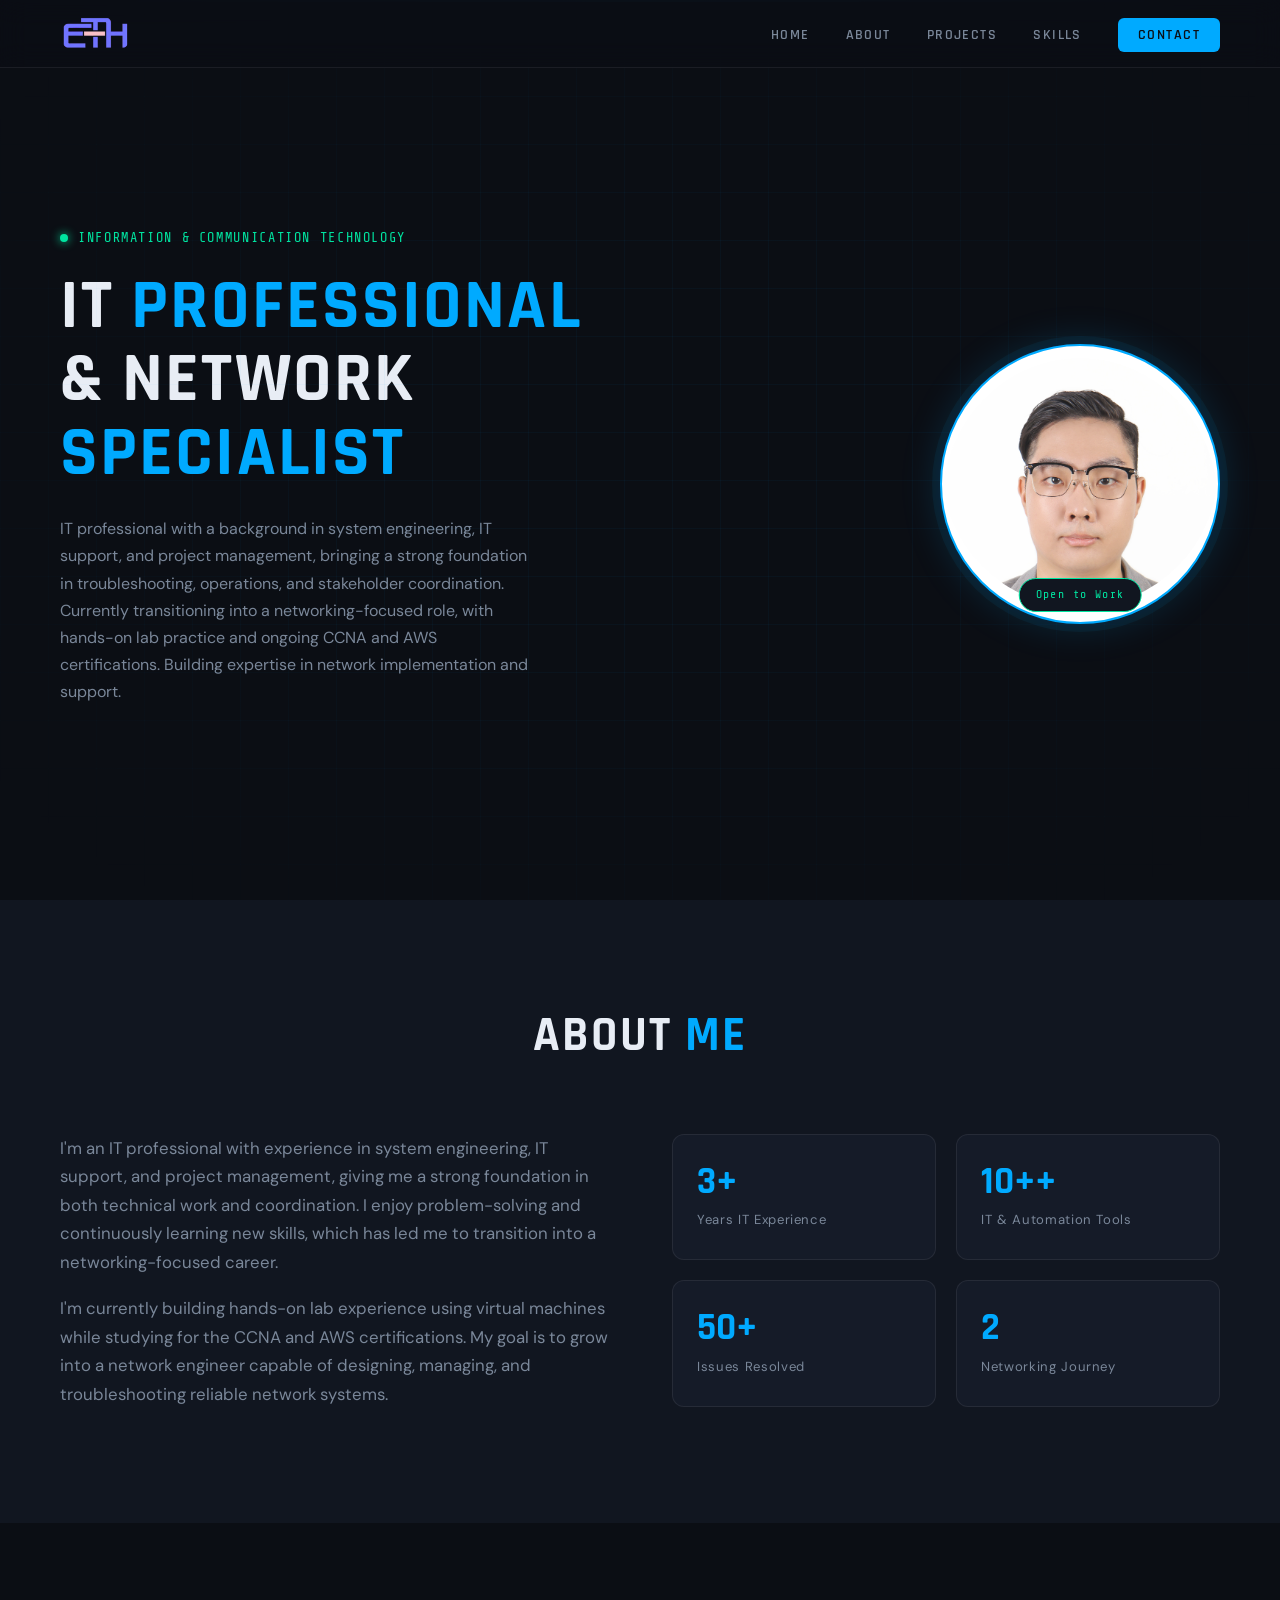
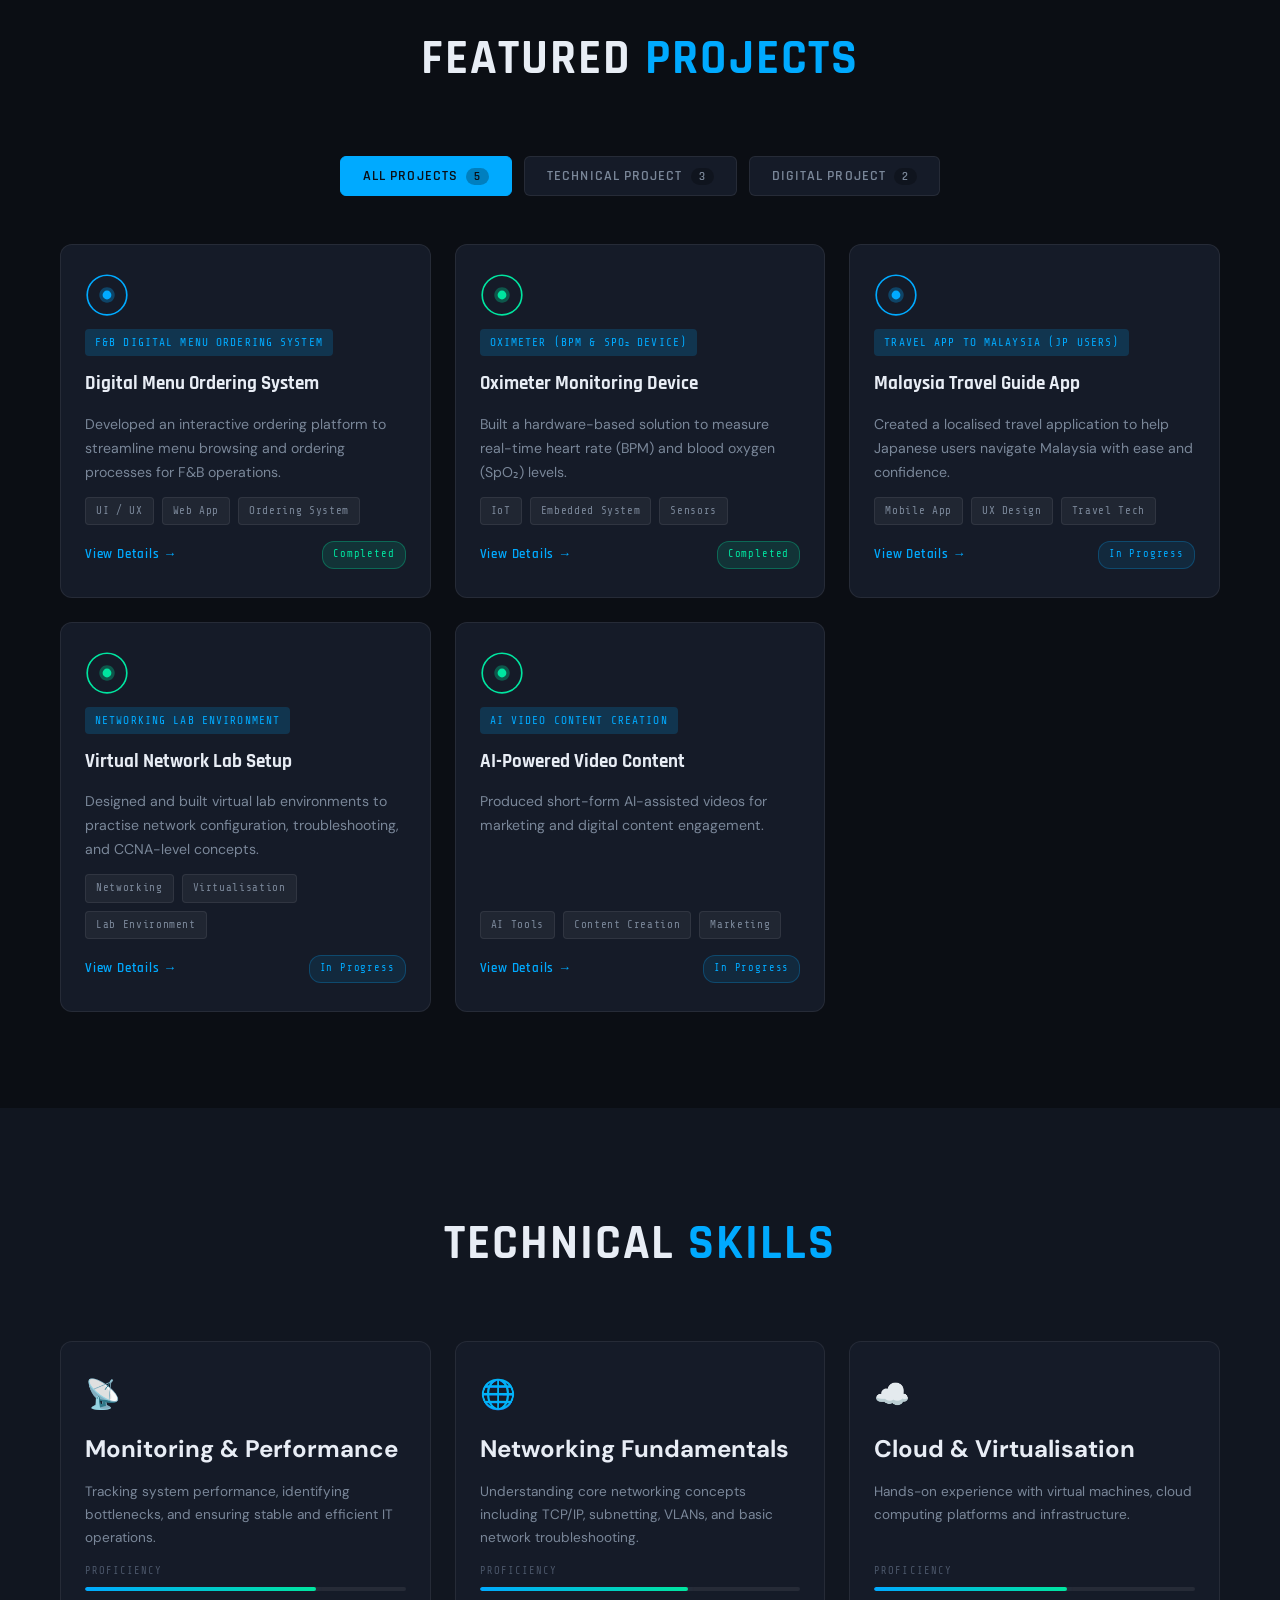
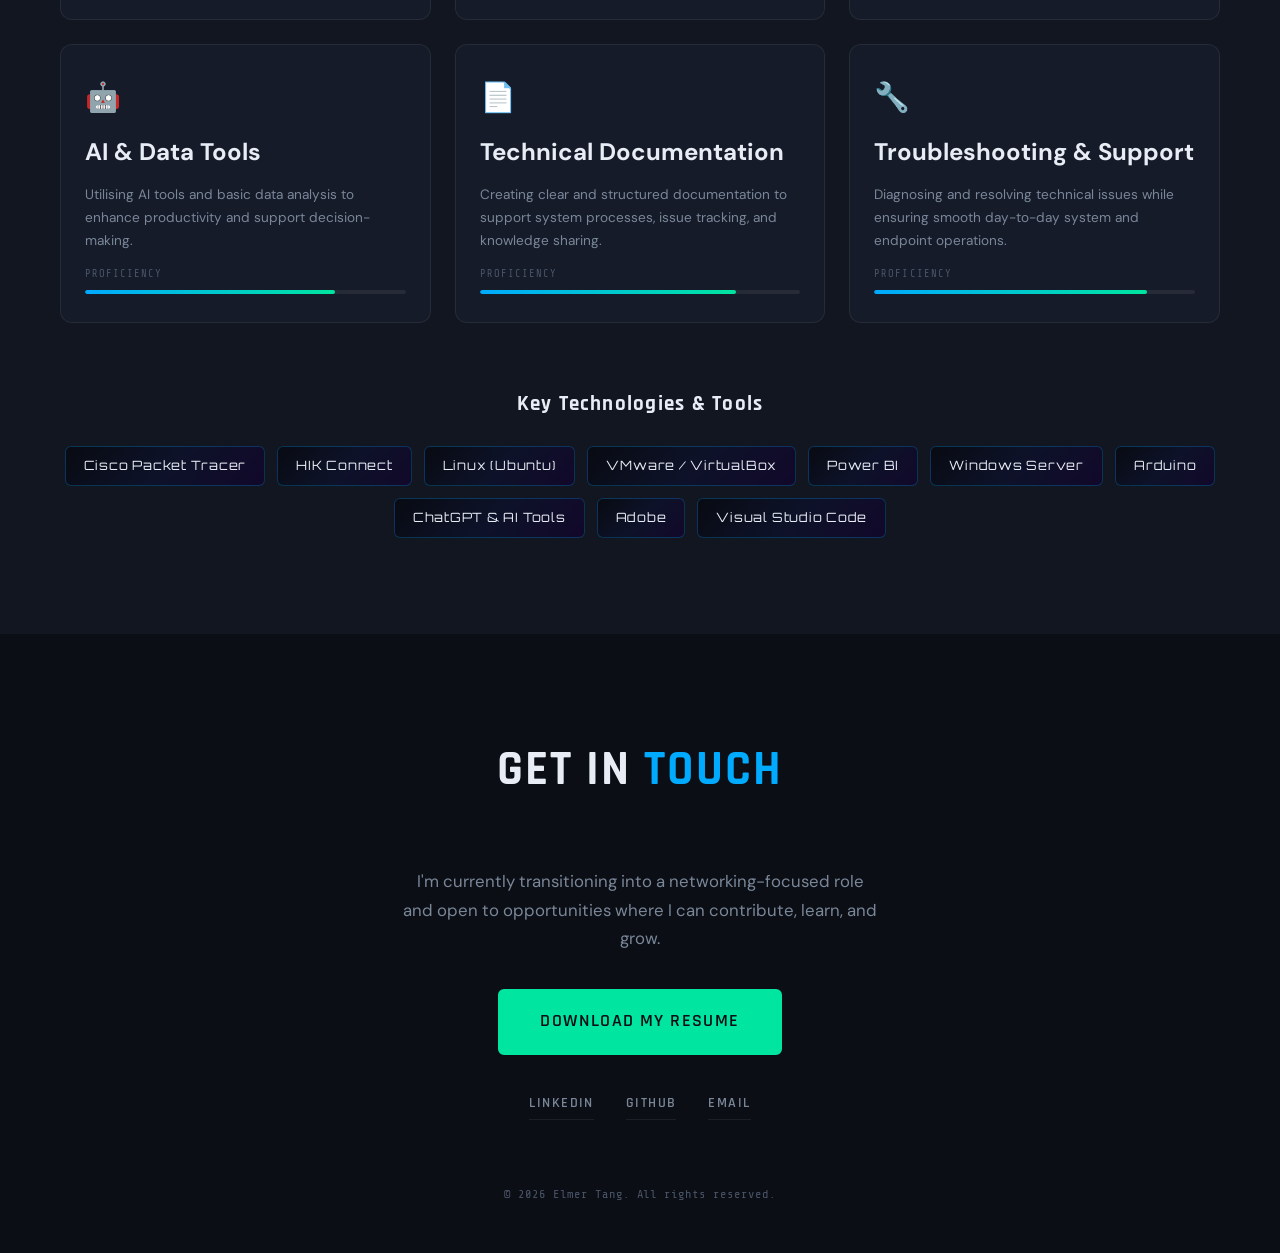
==== index.html @ 7d52fb7d "Add project files." ====
﻿<!DOCTYPE html>
<html lang="en">
<head>
    <meta charset="UTF-8" />
    <meta name="viewport" content="width=device-width, initial-scale=1.0" />
    <link rel="icon" type="image/png" href="ETH.png" />
    <title>Elmer Tang</title>
    <link rel="stylesheet" href="style.css" />
    <link rel="preconnect" href="https://fonts.googleapis.com" />
    <link rel="preconnect" href="https://fonts.gstatic.com" crossorigin />
    <link href="https://fonts.googleapis.com/css2?family=Share+Tech+Mono&family=Rajdhani:wght@400;500;600;700&family=DM+Sans:wght@300;400;500&display=swap" rel="stylesheet" />
    <link href="https://fonts.googleapis.com/css2?family=Orbitron:wght@700&display=swap" rel="stylesheet" />
</head>
<body>

    <!-- ░░ NAVIGATION ░░ -->
    <nav class="navbar" id="navbar">
        <div class="nav-inner">
            <a href="#" class="nav-logo">
                <img src="ETH.png" alt="ETH Logo" class="nav-logo-img" />
            </a>
            <button class="nav-toggle" id="navToggle" aria-label="Toggle menu">
                <span></span><span></span><span></span>
            </button>
            <ul class="nav-links" id="navLinks">
                <li><a href="#home">Home</a></li>
                <li><a href="#about">About</a></li>
                <li><a href="#projects">Projects</a></li>
                <li><a href="#skills">Skills</a></li>
                <li><a href="#contact" class="nav-cta">Contact</a></li>
            </ul>
        </div>
    </nav>

    <!-- ░░ HERO ░░ -->
    <section class="hero" id="home">
        <div class="hero-grid-bg"></div>
        <div class="hero-inner">
            <div class="hero-text">
                <p class="hero-eyebrow"><span class="dot"></span> Information &amp; Communication Technology</p>
                <h1 class="hero-title">
                    IT <span class="accent">Professional</span><br />
                    &amp; Network<br />
                    <span class="accent">Specialist</span>
                </h1>
                <p class="hero-desc">
                    IT professional with a background in system engineering, IT support, and project management,
                    bringing a strong foundation in troubleshooting, operations, and stakeholder coordination.
                    Currently transitioning into a networking-focused role, with hands-on lab practice and ongoing
                    CCNA and AWS certifications. Building expertise in network implementation and support.
                </p>
            </div>
            <div class="hero-avatar">
                <div class="avatar-ring">
                    <div class="avatar-placeholder">
                        <<img src="profile.jpg" alt="Profile Photo" class="avatar-img" />
                    </div>
                </div>
                <div class="avatar-badge">Open to Work</div>
            </div>
        </div>
        <div class="hero-scan-line"></div>
    </section>

    <!-- ░░ ABOUT ░░ -->
    <section class="about section" id="about">
        <div class="container">
            <h2 class="section-title">About <span class="accent">Me</span></h2>
            <div class="about-grid">
                <div class="about-text">
                    <p>
                        I'm an IT professional with experience in system engineering, IT support, and project management,
                        giving me a strong foundation in both technical work and coordination. I enjoy problem-solving and
                        continuously learning new skills, which has led me to transition into a networking-focused career.
                    </p>
                    <p>
                        I'm currently building hands-on lab experience using virtual machines while studying for the CCNA
                        and AWS certifications. My goal is to grow into a network engineer capable of designing, managing,
                        and troubleshooting reliable network systems.
                    </p>
                </div>
                <div class="about-stats">
                    <div class="stat-card">
                        <span class="stat-num accent">3+</span>
                        <span class="stat-label">Years IT Experience</span>
                    </div>
                    <div class="stat-card">
                        <span class="stat-num accent">10++</span>
                        <span class="stat-label">IT &amp; Automation Tools</span>
                    </div>
                    <div class="stat-card">
                        <span class="stat-num accent">50+</span>
                        <span class="stat-label">Issues Resolved</span>
                    </div>
                    <div class="stat-card">
                        <span class="stat-num accent">2</span>
                        <span class="stat-label">Networking Journey</span>
                    </div>
                </div>
            </div>
        </div>
    </section>

    <!-- ░░ PROJECTS ░░ -->
    <section class="projects section" id="projects">
        <div class="container">
            <h2 class="section-title">Featured <span class="accent">Projects</span></h2>

            <div class="filter-bar">
                <button class="filter-btn active" data-filter="all">All Projects <span class="filter-count">5</span></button>
                <button class="filter-btn" data-filter="technical">Technical Project <span class="filter-count">3</span></button>
                <button class="filter-btn" data-filter="digital">Digital Project <span class="filter-count">2</span></button>
            </div>

            <div class="projects-grid" id="projectsGrid">

                <div class="project-card" data-category="digital">
                    <div class="card-icon">
                        <svg viewBox="0 0 40 40" fill="none"><circle cx="20" cy="20" r="18" stroke="var(--accent-blue)" stroke-width="1.5" /><path d="M13 20c0-3.87 3.13-7 7-7s7 3.13 7 7-3.13 7-7 7-7-3.13-7-7z" fill="var(--accent-blue)" opacity=".3" /><circle cx="20" cy="20" r="4" fill="var(--accent-blue)" /></svg>
                    </div>
                    <div class="card-tag">F&amp;B Digital Menu Ordering System</div>
                    <h3 class="card-title">Digital Menu Ordering System</h3>
                    <p class="card-desc">Developed an interactive ordering platform to streamline menu browsing and ordering processes for F&amp;B operations.</p>
                    <div class="card-chips">
                        <span class="chip">UI / UX</span>
                        <span class="chip">Web App</span>
                        <span class="chip">Ordering System</span>
                    </div>
                    <div class="card-footer">
                        <a href="#" class="card-link">View Details →</a>
                        <span class="badge badge-done">Completed</span>
                    </div>
                </div>

                <div class="project-card" data-category="technical">
                    <div class="card-icon">
                        <svg viewBox="0 0 40 40" fill="none"><circle cx="20" cy="20" r="18" stroke="var(--accent-green)" stroke-width="1.5" /><path d="M13 20c0-3.87 3.13-7 7-7s7 3.13 7 7-3.13 7-7 7-7-3.13-7-7z" fill="var(--accent-green)" opacity=".3" /><circle cx="20" cy="20" r="4" fill="var(--accent-green)" /></svg>
                    </div>
                    <div class="card-tag">Oximeter (BPM &amp; SpO₂ Device)</div>
                    <h3 class="card-title">Oximeter Monitoring Device</h3>
                    <p class="card-desc">Built a hardware-based solution to measure real-time heart rate (BPM) and blood oxygen (SpO₂) levels.</p>
                    <div class="card-chips">
                        <span class="chip">IoT</span>
                        <span class="chip">Embedded System</span>
                        <span class="chip">Sensors</span>
                    </div>
                    <div class="card-footer">
                        <a href="#" class="card-link">View Details →</a>
                        <span class="badge badge-done">Completed</span>
                    </div>
                </div>

                <div class="project-card" data-category="digital">
                    <div class="card-icon">
                        <svg viewBox="0 0 40 40" fill="none"><circle cx="20" cy="20" r="18" stroke="var(--accent-blue)" stroke-width="1.5" /><path d="M13 20c0-3.87 3.13-7 7-7s7 3.13 7 7-3.13 7-7 7-7-3.13-7-7z" fill="var(--accent-blue)" opacity=".3" /><circle cx="20" cy="20" r="4" fill="var(--accent-blue)" /></svg>
                    </div>
                    <div class="card-tag">Travel App to Malaysia (JP Users)</div>
                    <h3 class="card-title">Malaysia Travel Guide App</h3>
                    <p class="card-desc">Created a localised travel application to help Japanese users navigate Malaysia with ease and confidence.</p>
                    <div class="card-chips">
                        <span class="chip">Mobile App</span>
                        <span class="chip">UX Design</span>
                        <span class="chip">Travel Tech</span>
                    </div>
                    <div class="card-footer">
                        <a href="#" class="card-link">View Details →</a>
                        <span class="badge badge-wip">In Progress</span>
                    </div>
                </div>

                <div class="project-card" data-category="technical">
                    <div class="card-icon">
                        <svg viewBox="0 0 40 40" fill="none"><circle cx="20" cy="20" r="18" stroke="var(--accent-green)" stroke-width="1.5" /><path d="M13 20c0-3.87 3.13-7 7-7s7 3.13 7 7-3.13 7-7 7-7-3.13-7-7z" fill="var(--accent-green)" opacity=".3" /><circle cx="20" cy="20" r="4" fill="var(--accent-green)" /></svg>
                    </div>
                    <div class="card-tag">Networking Lab Environment</div>
                    <h3 class="card-title">Virtual Network Lab Setup</h3>
                    <p class="card-desc">Designed and built virtual lab environments to practise network configuration, troubleshooting, and CCNA-level concepts.</p>
                    <div class="card-chips">
                        <span class="chip">Networking</span>
                        <span class="chip">Virtualisation</span>
                        <span class="chip">Lab Environment</span>
                    </div>
                    <div class="card-footer">
                        <a href="#" class="card-link">View Details →</a>
                        <span class="badge badge-wip">In Progress</span>
                    </div>
                </div>

                <div class="project-card" data-category="technical">
                    <div class="card-icon">
                        <svg viewBox="0 0 40 40" fill="none"><circle cx="20" cy="20" r="18" stroke="var(--accent-green)" stroke-width="1.5" /><path d="M13 20c0-3.87 3.13-7 7-7s7 3.13 7 7-3.13 7-7 7-7-3.13-7-7z" fill="var(--accent-green)" opacity=".3" /><circle cx="20" cy="20" r="4" fill="var(--accent-green)" /></svg>
                    </div>
                    <div class="card-tag">AI Video Content Creation</div>
                    <h3 class="card-title">AI-Powered Video Content</h3>
                    <p class="card-desc">Produced short-form AI-assisted videos for marketing and digital content engagement.</p>
                    <div class="card-chips">
                        <span class="chip">AI Tools</span>
                        <span class="chip">Content Creation</span>
                        <span class="chip">Marketing</span>
                    </div>
                    <div class="card-footer">
                        <a href="#" class="card-link">View Details →</a>
                        <span class="badge badge-wip">In Progress</span>
                    </div>
                </div>

            </div>
        </div>
    </section>

    <!-- ░░ SKILLS ░░ -->
    <section class="skills section" id="skills">
        <div class="container">
            <h2 class="section-title">Technical <span class="accent">Skills</span></h2>

            <div class="skills-grid">

                <div class="skill-card">
                    <div class="skill-icon">📡</div>
                    <h2>Monitoring &amp; Performance</h2>
                    <p>Tracking system performance, identifying bottlenecks, and ensuring stable and efficient IT operations.</p>
                    <div class="proficiency-bar">
                        <span class="proficiency-label">PROFICIENCY</span>
                        <div class="bar-track"><div class="bar-fill" style="--pct:72%"></div></div>
                    </div>
                </div>

                <div class="skill-card">
                    <div class="skill-icon">🌐</div>
                    <h2>Networking Fundamentals</h2>
                    <p>Understanding core networking concepts including TCP/IP, subnetting, VLANs, and basic network troubleshooting.</p>
                    <div class="proficiency-bar">
                        <span class="proficiency-label">PROFICIENCY</span>
                        <div class="bar-track"><div class="bar-fill" style="--pct:65%"></div></div>
                    </div>
                </div>

                <div class="skill-card">
                    <div class="skill-icon">☁️</div>
                    <h2>Cloud &amp; Virtualisation</h2>
                    <p>Hands-on experience with virtual machines, cloud computing platforms and infrastructure.</p>
                    <div class="proficiency-bar">
                        <span class="proficiency-label">PROFICIENCY</span>
                        <div class="bar-track"><div class="bar-fill" style="--pct:60%"></div></div>
                    </div>
                </div>

                <div class="skill-card">
                    <div class="skill-icon">🤖</div>
                    <h2>AI &amp; Data Tools</h2>
                    <p>Utilising AI tools and basic data analysis to enhance productivity and support decision-making.</p>
                    <div class="proficiency-bar">
                        <span class="proficiency-label">PROFICIENCY</span>
                        <div class="bar-track"><div class="bar-fill" style="--pct:78%"></div></div>
                    </div>
                </div>

                <div class="skill-card">
                    <div class="skill-icon">📄</div>
                    <h2>Technical Documentation</h2>
                    <p>Creating clear and structured documentation to support system processes, issue tracking, and knowledge sharing.</p>
                    <div class="proficiency-bar">
                        <span class="proficiency-label">PROFICIENCY</span>
                        <div class="bar-track"><div class="bar-fill" style="--pct:80%"></div></div>
                    </div>
                </div>

                <div class="skill-card">
                    <div class="skill-icon">🔧</div>
                    <h2>Troubleshooting &amp; Support</h2>
                    <p>Diagnosing and resolving technical issues while ensuring smooth day-to-day system and endpoint operations.</p>
                    <div class="proficiency-bar">
                        <span class="proficiency-label">PROFICIENCY</span>
                        <div class="bar-track"><div class="bar-fill" style="--pct:85%"></div></div>
                    </div>
                </div>

            </div>

            <div class="tools-section">
                <h3 class="tools-title">Key Technologies &amp; Tools</h3>
                <div class="tools-list">
                    <span class="tool-chip">Cisco Packet Tracer</span>
                    <span class="tool-chip">HIK Connect</span>
                    <span class="tool-chip">Linux (Ubuntu)</span>
                    <span class="tool-chip">VMware / VirtualBox</span>
                    <span class="tool-chip">Power BI</span>
                    <span class="tool-chip">Windows Server</span>
                    <span class="tool-chip">Arduino</span>
                    <span class="tool-chip">ChatGPT &amp; AI Tools</span>
                    <span class="tool-chip">Adobe</span>
                    <span class="tool-chip">Visual Studio Code</span>
                </div>
            </div>
        </div>
    </section>

    <!-- ░░ CONTACT ░░ -->
    <section class="contact section" id="contact">
        <div class="container">
            <h2 class="section-title">Get In <span class="accent">Touch</span></h2>
            <p class="contact-sub">
                I'm currently transitioning into a networking-focused role and open to opportunities
                where I can contribute, learn, and grow.
            </p>
            <a href="Elmer_Resume_2026.pdf" download="Elmer_Resume_updated.pdf" class="btn btn-primary btn-lg">Download My Resume</a>
            <div class="contact-links">
                <a href="https://www.linkedin.com/in/elmer-tang-215961222/" target="_blank" class="contact-link">LinkedIn</a>
                <a href="https://github.com/elmertang" target="_blank" class="contact-link">GitHub</a>
                <a href="mailto:elmertang.27@gmail.com" class="contact-link">Email</a>
            </div>
        </div>
        <p class="copyright">© 2026 Elmer Tang. All rights reserved.</p>
    </section>

    <script src="main.js"></script>
</body>
</html>
---- style.css ----
﻿/* ═══════════════════════════════════════════════
   ELMER TANG — IT PORTFOLIO STYLESHEET
   Dark Cybersecurity Theme · Neon Blue & Emerald
   ═══════════════════════════════════════════════ */

/* ── TOKENS ── */
:root {
    --bg-base: #0b0e14;
    --bg-surface: #111620;
    --bg-card: #151b28;
    --bg-card-hover: #1a2235;
    --accent-blue: #00aaff;
    --accent-green: #00e5a0;
    --accent-glow-b: rgba(0, 170, 255, 0.18);
    --accent-glow-g: rgba(0, 229, 160, 0.15);
    --text-primary: #e8edf5;
    --text-muted: #7a8799;
    --text-dim: #4a5568;
    --border: rgba(255,255,255,0.07);
    --border-accent: rgba(0, 170, 255, 0.25);
    --radius-sm: 6px;
    --radius-md: 12px;
    --radius-lg: 20px;
    --font-display: 'Rajdhani', sans-serif;
    --font-mono: 'Share Tech Mono', monospace;
    --font-body: 'DM Sans', sans-serif;
    --transition: 0.25s ease;
    --nav-h: 68px;
}

/* ── RESET ── */
*, *::before, *::after {
    box-sizing: border-box;
    margin: 0;
    padding: 0;
}

html {
    scroll-behavior: smooth;
}

body {
    background: var(--bg-base);
    color: var(--text-primary);
    font-family: var(--font-body);
    font-size: 16px;
    line-height: 1.7;
    overflow-x: hidden;
}

img {
    max-width: 100%;
    display: block;
}

a {
    color: inherit;
    text-decoration: none;
}

ul {
    list-style: none;
}

/* ── UTILITY ── */
.container {
    width: min(1160px, 92vw);
    margin-inline: auto;
}

.section {
    padding-block: 96px;
}

.section-title {
    font-family: var(--font-display);
    font-size: clamp(2rem, 4vw, 3rem);
    font-weight: 700;
    letter-spacing: 0.04em;
    text-transform: uppercase;
    margin-bottom: 56px;
    text-align: center;
}

.accent {
    color: var(--accent-blue);
}

/* ── BUTTONS ── */
.btn {
    display: inline-flex;
    align-items: center;
    gap: 8px;
    padding: 12px 28px;
    border-radius: var(--radius-sm);
    font-family: var(--font-display);
    font-size: 1rem;
    font-weight: 600;
    letter-spacing: 0.08em;
    text-transform: uppercase;
    cursor: pointer;
    transition: var(--transition);
    border: 2px solid transparent;
}

.btn-primary {
    background: var(--accent-green);
    color: #0b0e14;
    border-color: var(--accent-green);
}

    .btn-primary:hover {
        background: transparent;
        color: var(--accent-green);
        box-shadow: 0 0 20px var(--accent-glow-g);
    }

.btn-ghost {
    background: transparent;
    color: var(--accent-blue);
    border-color: var(--accent-blue);
}

    .btn-ghost:hover {
        background: var(--accent-blue);
        color: #0b0e14;
        box-shadow: 0 0 20px var(--accent-glow-b);
    }

.btn-lg {
    padding: 16px 40px;
    font-size: 1.1rem;
}

/* ════════════════════════════
   NAVIGATION
════════════════════════════ */
.navbar {
    position: fixed;
    top: 0;
    left: 0;
    right: 0;
    z-index: 100;
    height: var(--nav-h);
    background: rgba(11, 14, 20, 0.85);
    backdrop-filter: blur(14px);
    border-bottom: 1px solid var(--border);
    transition: box-shadow 0.3s;
}

    .navbar.scrolled {
        box-shadow: 0 4px 30px rgba(0,0,0,0.5);
    }

.nav-inner {
    display: flex;
    align-items: center;
    justify-content: space-between;
    height: 100%;
    width: min(1160px, 92vw);
    margin-inline: auto;
}

.nav-logo {
    font-family: var(--font-mono);
    font-size: 1.3rem;
    color: var(--text-primary);
    letter-spacing: 0.1em;
}

.nav-logo-img {
    height: 36px;
    width: auto;
    display: block;
    object-fit: contain;
}

.nav-links {
    display: flex;
    align-items: center;
    gap: 36px;
}

    .nav-links a {
        font-family: var(--font-display);
        font-size: 0.9rem;
        font-weight: 600;
        letter-spacing: 0.1em;
        text-transform: uppercase;
        color: var(--text-muted);
        transition: color var(--transition);
        position: relative;
    }

        .nav-links a::after {
            content: '';
            position: absolute;
            bottom: -4px;
            left: 0;
            width: 0;
            height: 2px;
            background: var(--accent-blue);
            transition: width var(--transition);
        }

        .nav-links a:hover {
            color: var(--text-primary);
        }

            .nav-links a:hover::after {
                width: 100%;
            }

.nav-cta {
    background: var(--accent-blue) !important;
    color: #0b0e14 !important;
    padding: 8px 20px;
    border-radius: var(--radius-sm);
}

    .nav-cta::after {
        display: none !important;
    }

    .nav-cta:hover {
        opacity: 0.85;
        color: #0b0e14 !important;
    }

.nav-toggle {
    display: none;
    flex-direction: column;
    gap: 5px;
    background: none;
    border: none;
    cursor: pointer;
    padding: 6px;
}

    .nav-toggle span {
        display: block;
        width: 24px;
        height: 2px;
        background: var(--text-primary);
        border-radius: 2px;
        transition: var(--transition);
    }

/* ════════════════════════════
   HERO
════════════════════════════ */
.hero {
    position: relative;
    min-height: 100vh;
    display: flex;
    align-items: center;
    padding-top: var(--nav-h);
    overflow: hidden;
}

.hero-grid-bg {
    position: absolute;
    inset: 0;
    background-image: linear-gradient(rgba(0,170,255,0.04) 1px, transparent 1px), linear-gradient(90deg, rgba(0,170,255,0.04) 1px, transparent 1px);
    background-size: 48px 48px;
    mask-image: radial-gradient(ellipse 80% 80% at 50% 50%, black 30%, transparent 80%);
}

.hero-inner {
    display: flex;
    align-items: center;
    justify-content: space-between;
    gap: 48px;
    width: min(1160px, 92vw);
    margin-inline: auto;
    padding-block: 80px;
}

.hero-text {
    flex: 1;
    max-width: 580px;
}

.hero-eyebrow {
    display: flex;
    align-items: center;
    gap: 10px;
    font-family: var(--font-mono);
    font-size: 0.85rem;
    color: var(--accent-green);
    letter-spacing: 0.12em;
    text-transform: uppercase;
    margin-bottom: 20px;
}

.dot {
    width: 8px;
    height: 8px;
    background: var(--accent-green);
    border-radius: 50%;
    box-shadow: 0 0 10px var(--accent-green);
    animation: pulse 2s infinite;
}

@keyframes pulse {
    0%, 100% {
        opacity: 1;
        transform: scale(1);
    }

    50% {
        opacity: 0.5;
        transform: scale(1.4);
    }
}

.hero-title {
    font-family: var(--font-display);
    font-size: clamp(2.8rem, 5.5vw, 5rem);
    font-weight: 700;
    line-height: 1.05;
    letter-spacing: 0.03em;
    text-transform: uppercase;
    margin-bottom: 24px;
}

.hero-desc {
    color: var(--text-muted);
    font-size: 1rem;
    max-width: 480px;
    margin-bottom: 36px;
}

.hero-actions {
    display: flex;
    gap: 16px;
    flex-wrap: wrap;
}

/* avatar */
.hero-avatar {
    position: relative;
    flex-shrink: 0;
}

.avatar-img {
    width: 105%;
    height: 105%;
    object-fit: cover;
    object-position: center top;
    border-radius: 50%;
    display: block;
}

.avatar-ring {
    width: 280px;
    height: 280px;
    border-radius: 50%;
    border: 2px solid var(--accent-blue);
    box-shadow: 0 0 0 8px rgba(0,170,255,0.06), 0 0 40px rgba(0,170,255,0.2);
    display: flex;
    align-items: center;
    justify-content: center;
    background-color: #ffffff;
    overflow: hidden;
    animation: float 5s ease-in-out infinite;
}

.avatar-placeholder {
    width: 100%;
    height: 100%;
    opacity: 0.9;
    overflow: hidden;
    margin-top: -30px;
    border-radius: 50%;
}

@keyframes float {
    0%, 100% {
        transform: translateY(0);
    }

    50% {
        transform: translateY(-12px);
    }
}

.avatar-badge {
    position: absolute;
    bottom: 12px;
    left: 50%;
    transform: translateX(-50%);
    background: var(--bg-surface);
    border: 1px solid var(--accent-green);
    color: var(--accent-green);
    font-family: var(--font-mono);
    font-size: 0.72rem;
    letter-spacing: 0.12em;
    padding: 6px 16px;
    border-radius: 20px;
    white-space: nowrap;
}

.hero-scan-line {
    position: absolute;
    left: 0;
    right: 0;
    height: 2px;
    background: linear-gradient(90deg, transparent, var(--accent-blue), transparent);
    opacity: 0.25;
    animation: scan 6s linear infinite;
    top: 0;
}

@keyframes scan {
    from {
        top: var(--nav-h);
    }

    to {
        top: 100%;
    }
}

/* ════════════════════════════
   ABOUT
════════════════════════════ */
.about {
    background: var(--bg-surface);
}

.about-grid {
    display: grid;
    grid-template-columns: 1fr 1fr;
    gap: 64px;
    align-items: start;
}

.about-text p {
    color: var(--text-muted);
    margin-bottom: 18px;
    font-size: 1.05rem;
}

.about-stats {
    display: grid;
    grid-template-columns: 1fr 1fr;
    gap: 20px;
}

.stat-card {
    background: var(--bg-card);
    border: 1px solid var(--border);
    border-radius: var(--radius-md);
    padding: 28px 24px;
    display: flex;
    flex-direction: column;
    gap: 8px;
    transition: border-color var(--transition), box-shadow var(--transition);
}

    .stat-card:hover {
        border-color: var(--accent-blue);
        box-shadow: 0 0 20px var(--accent-glow-b);
    }

.stat-num {
    font-family: var(--font-display);
    font-size: 2.4rem;
    font-weight: 700;
    line-height: 1;
}

.stat-label {
    font-size: 0.82rem;
    color: var(--text-muted);
    letter-spacing: 0.05em;
}

/* ════════════════════════════
   PROJECTS
════════════════════════════ */
.filter-bar {
    display: flex;
    gap: 12px;
    flex-wrap: wrap;
    justify-content: center;
    margin-bottom: 48px;
}

.filter-btn {
    background: var(--bg-card);
    border: 1px solid var(--border);
    color: var(--text-muted);
    font-family: var(--font-display);
    font-size: 0.85rem;
    font-weight: 600;
    letter-spacing: 0.08em;
    text-transform: uppercase;
    padding: 10px 22px;
    border-radius: var(--radius-sm);
    cursor: pointer;
    transition: var(--transition);
    display: flex;
    align-items: center;
    gap: 8px;
}

    .filter-btn:hover {
        border-color: var(--accent-blue);
        color: var(--text-primary);
    }

    .filter-btn.active {
        background: var(--accent-blue);
        border-color: var(--accent-blue);
        color: #0b0e14;
    }

.filter-count {
    background: rgba(0,0,0,0.25);
    border-radius: 12px;
    padding: 1px 8px;
    font-size: 0.75rem;
}

.projects-grid {
    display: grid;
    grid-template-columns: repeat(3, 1fr);
    gap: 24px;
}

.project-card {
    background: var(--bg-card);
    border: 1px solid var(--border);
    border-radius: var(--radius-md);
    padding: 28px 24px;
    display: flex;
    flex-direction: column;
    gap: 12px;
    transition: transform var(--transition), border-color var(--transition), box-shadow var(--transition);
}

    .project-card:hover {
        transform: translateY(-6px);
        border-color: var(--accent-blue);
        box-shadow: 0 12px 40px rgba(0,0,0,0.3), 0 0 20px var(--accent-glow-b);
    }

    .project-card.hidden {
        display: none;
    }

.card-icon {
    width: 44px;
    height: 44px;
    flex-shrink: 0;
}

.card-tag {
    font-family: var(--font-mono);
    font-size: 0.7rem;
    color: var(--accent-blue);
    letter-spacing: 0.1em;
    text-transform: uppercase;
    background: var(--accent-glow-b);
    padding: 4px 10px;
    border-radius: 4px;
    align-self: flex-start;
}

.card-title {
    font-family: var(--font-display);
    font-size: 1.2rem;
    font-weight: 700;
    color: var(--text-primary);
}

.card-desc {
    font-size: 0.88rem;
    color: var(--text-muted);
    flex: 1;
}

.card-chips {
    display: flex;
    flex-wrap: wrap;
    gap: 8px;
}

.chip {
    font-family: var(--font-mono);
    font-size: 0.68rem;
    letter-spacing: 0.06em;
    padding: 4px 10px;
    border-radius: 4px;
    background: rgba(255,255,255,0.05);
    border: 1px solid var(--border);
    color: var(--text-muted);
}

.card-footer {
    display: flex;
    align-items: center;
    justify-content: space-between;
    margin-top: 4px;
}

.card-link {
    font-family: var(--font-display);
    font-size: 0.82rem;
    font-weight: 600;
    letter-spacing: 0.06em;
    color: var(--accent-blue);
    transition: gap var(--transition);
}

    .card-link:hover {
        opacity: 0.75;
    }

.badge {
    font-family: var(--font-mono);
    font-size: 0.65rem;
    letter-spacing: 0.08em;
    padding: 4px 10px;
    border-radius: 12px;
}

.badge-done {
    background: rgba(0, 229, 160, 0.12);
    color: var(--accent-green);
    border: 1px solid rgba(0, 229, 160, 0.3);
}

.badge-wip {
    background: rgba(0, 170, 255, 0.1);
    color: var(--accent-blue);
    border: 1px solid rgba(0, 170, 255, 0.25);
}

/* ════════════════════════════
   SKILLS
════════════════════════════ */
.skills {
    background: var(--bg-surface);
}

.skills-grid {
    display: grid;
    grid-template-columns: repeat(3, 1fr);
    gap: 24px;
    margin-bottom: 64px;
}

.skill-card {
    background: var(--bg-card);
    border: 1px solid var(--border);
    border-radius: var(--radius-md);
    padding: 28px 24px;
    display: flex;
    flex-direction: column;
    gap: 10px;
    transition: border-color var(--transition), transform var(--transition);
}

    .skill-card:hover {
        border-color: var(--accent-green);
        transform: translateY(-4px);
        box-shadow: 0 8px 30px rgba(0,0,0,0.25), 0 0 16px var(--accent-glow-g);
    }

.skill-icon {
    font-size: 1.8rem;
}

.skill-card h3 {
    font-family: var(--font-display);
    font-size: 1.05rem;
    font-weight: 700;
    color: var(--text-primary);
}

.skill-card p {
    font-size: 0.85rem;
    color: var(--text-muted);
    flex: 1;
}

.proficiency-bar {
    margin-top: 4px;
}

.proficiency-label {
    display: block;
    font-family: var(--font-mono);
    font-size: 0.65rem;
    letter-spacing: 0.1em;
    color: var(--text-dim);
    margin-bottom: 6px;
}

.bar-track {
    width: 100%;
    height: 4px;
    background: rgba(255,255,255,0.07);
    border-radius: 2px;
    overflow: hidden;
}

.bar-fill {
    height: 100%;
    width: var(--pct);
    background: linear-gradient(90deg, var(--accent-blue), var(--accent-green));
    border-radius: 2px;
    box-shadow: 0 0 8px var(--accent-glow-b);
    animation: growBar 1.2s ease forwards;
}

@keyframes growBar {
    from {
        width: 0;
    }

    to {
        width: var(--pct);
    }
}

/* tools */
.tools-section {
    text-align: center;
}

.tools-title {
    font-family: var(--font-display);
    font-size: 1.3rem;
    font-weight: 700;
    letter-spacing: 0.06em;
    margin-bottom: 24px;
    color: var(--text-primary);
}

.tools-list {
    display: flex;
    flex-wrap: wrap;
    gap: 12px;
    justify-content: center;
}

.tool-chip {
    background: linear-gradient(135deg, #080b12 0%, #0d1229 50%, #12082a 100%);
    border: 1px solid var(--border-accent);
    color: var(--text-primary);
    font-family: 'Orbitron', sans-serif;
    font-size: 0.8rem;
    letter-spacing: 0.06em;
    padding: 8px 18px;
    border-radius: 6px;
    transition: var(--transition);
}

    .tool-chip:hover {
        border-color: var(--accent-blue);
        color: var(--accent-blue);
        background: var(--accent-glow-b);
    }

/* ════════════════════════════
   CONTACT
════════════════════════════ */
.contact {
    text-align: center;
    background: var(--bg-base);
    padding-bottom: 48px;
}

.contact-sub {
    color: var(--text-muted);
    max-width: 480px;
    margin: 0 auto 36px;
    font-size: 1.05rem;
}

.contact-links {
    display: flex;
    gap: 32px;
    justify-content: center;
    margin-top: 36px;
}

.contact-link {
    font-family: var(--font-display);
    font-size: 0.9rem;
    font-weight: 600;
    letter-spacing: 0.1em;
    text-transform: uppercase;
    color: var(--text-muted);
    border-bottom: 1px solid var(--border);
    padding-bottom: 4px;
    transition: color var(--transition), border-color var(--transition);
}

    .contact-link:hover {
        color: var(--accent-blue);
        border-color: var(--accent-blue);
    }

.copyright {
    margin-top: 64px;
    font-family: var(--font-mono);
    font-size: 0.75rem;
    color: var(--text-dim);
    letter-spacing: 0.08em;
}

/* ════════════════════════════
   RESPONSIVE
════════════════════════════ */
@media (max-width: 960px) {
    .hero-inner {
        flex-direction: column;
        text-align: center;
    }

    .hero-eyebrow {
        justify-content: center;
    }

    .hero-actions {
        justify-content: center;
    }

    .hero-desc {
        margin-inline: auto;
    }

    .about-grid {
        grid-template-columns: 1fr;
        gap: 40px;
    }

    .projects-grid {
        grid-template-columns: repeat(2, 1fr);
    }

    .skills-grid {
        grid-template-columns: repeat(2, 1fr);
    }
}

@media (max-width: 640px) {
    .nav-links {
        display: none;
        flex-direction: column;
        position: absolute;
        top: var(--nav-h);
        left: 0;
        right: 0;
        background: var(--bg-surface);
        border-bottom: 1px solid var(--border);
        padding: 20px 24px;
        gap: 20px;
    }

        .nav-links.open {
            display: flex;
        }

    .nav-toggle {
        display: flex;
    }

    .projects-grid {
        grid-template-columns: 1fr;
    }

    .skills-grid {
        grid-template-columns: 1fr;
    }

    .about-stats {
        grid-template-columns: 1fr 1fr;
    }

    .avatar-ring {
        width: 220px;
        height: 220px;
    }

    .section {
        padding-block: 64px;
    }

    .contact-links {
        flex-direction: column;
        align-items: center;
        gap: 16px;
    }
}
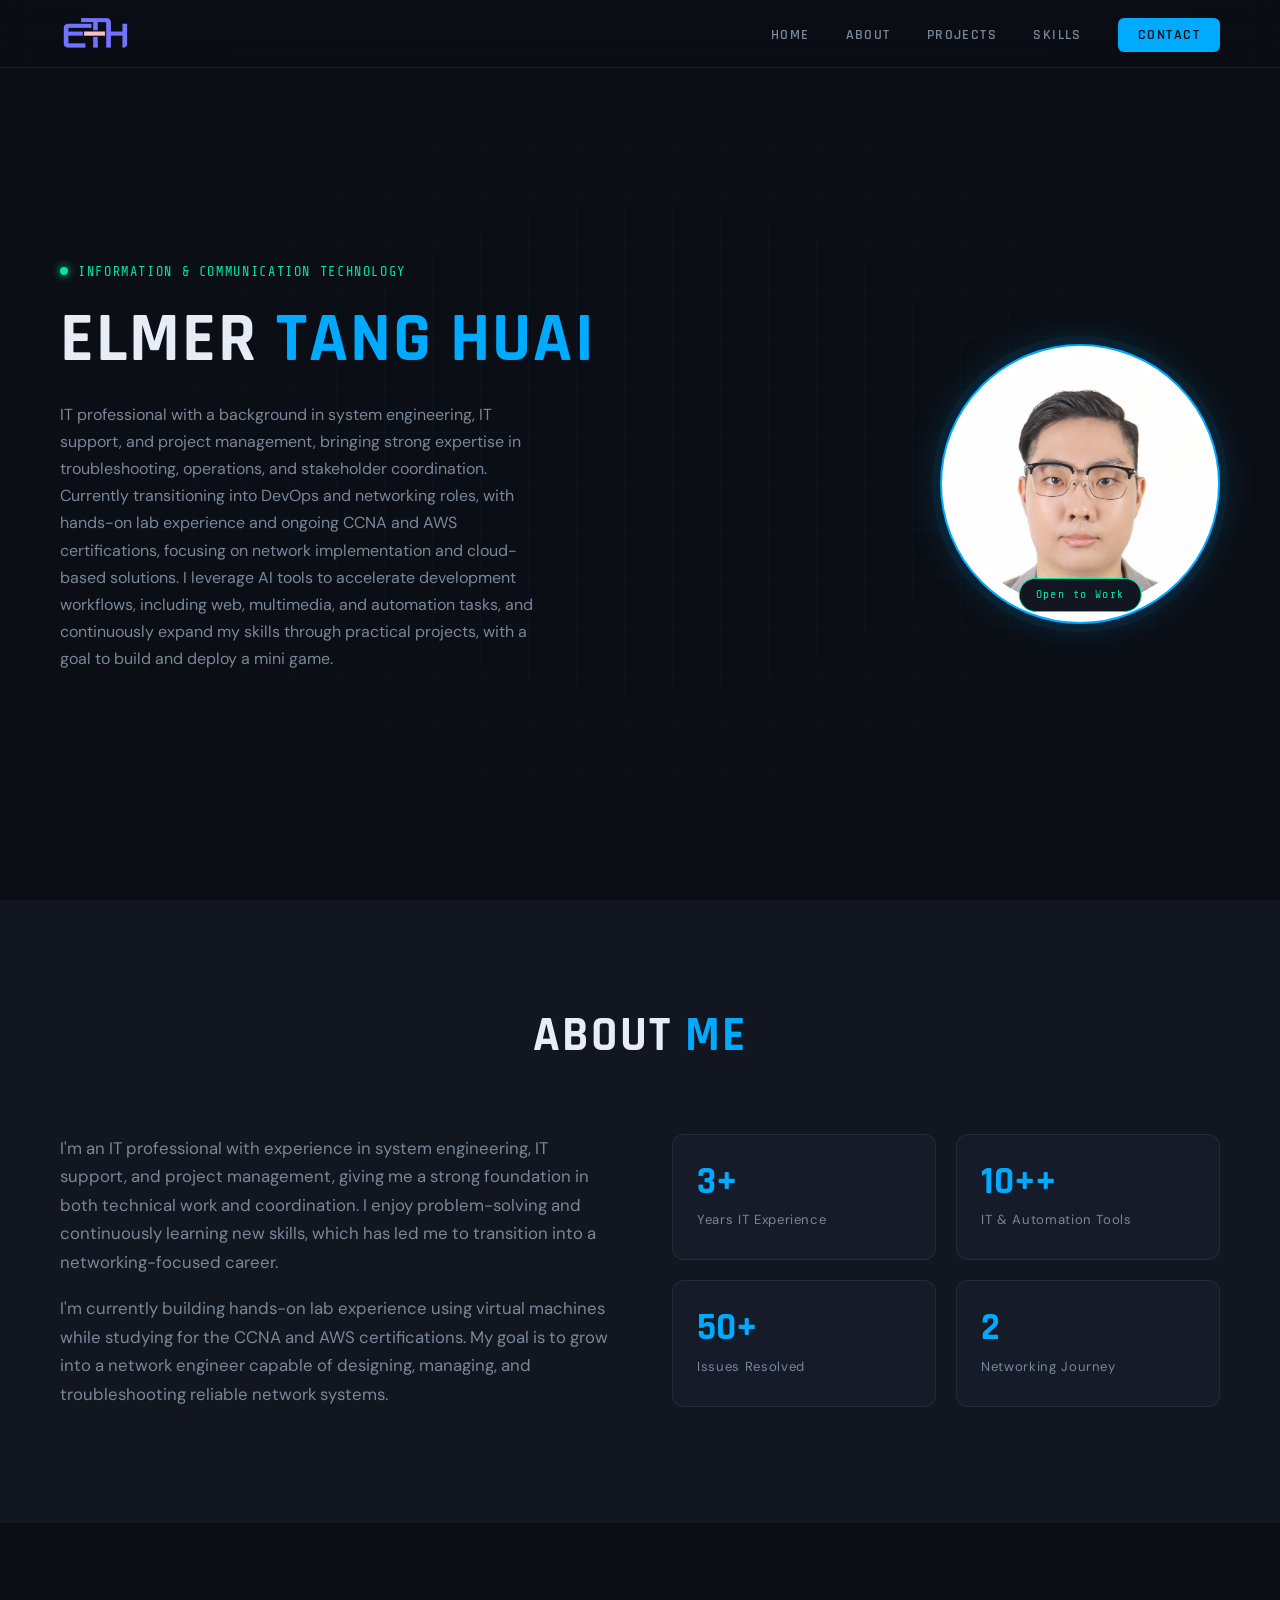
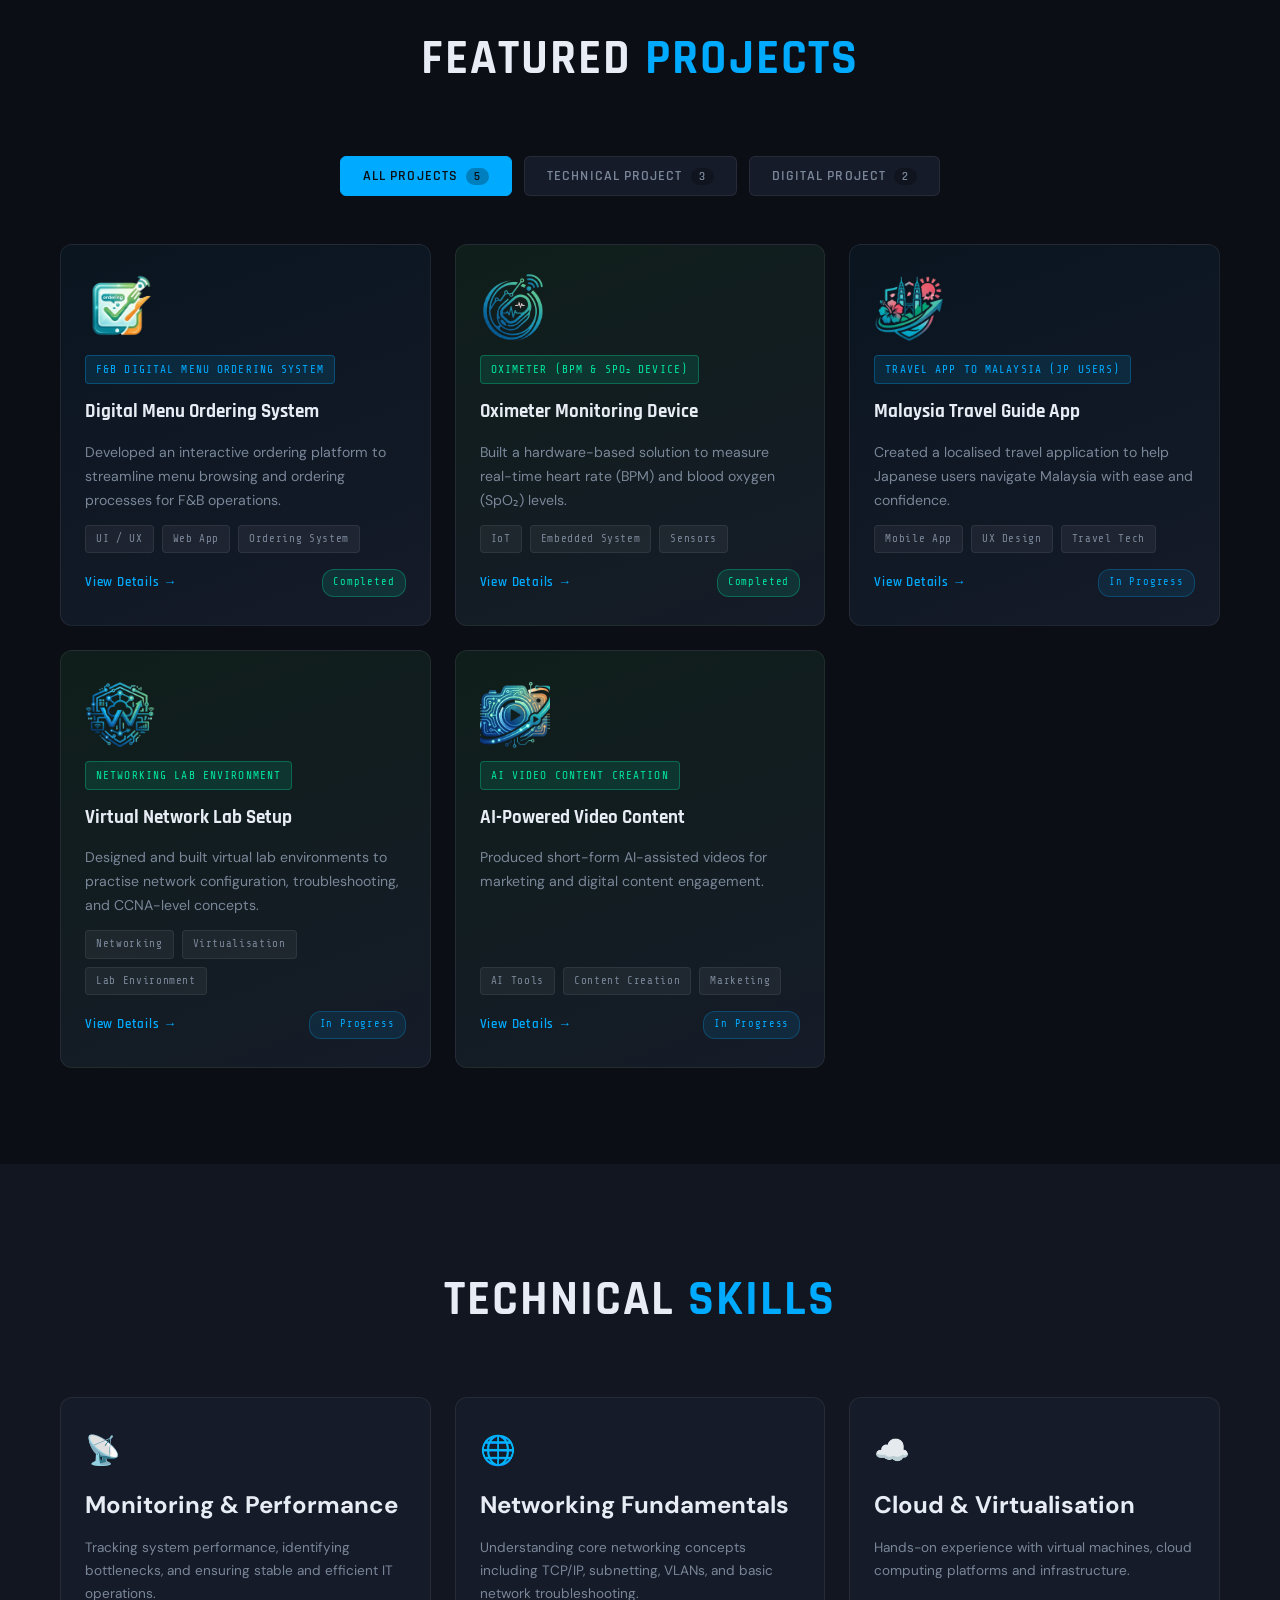
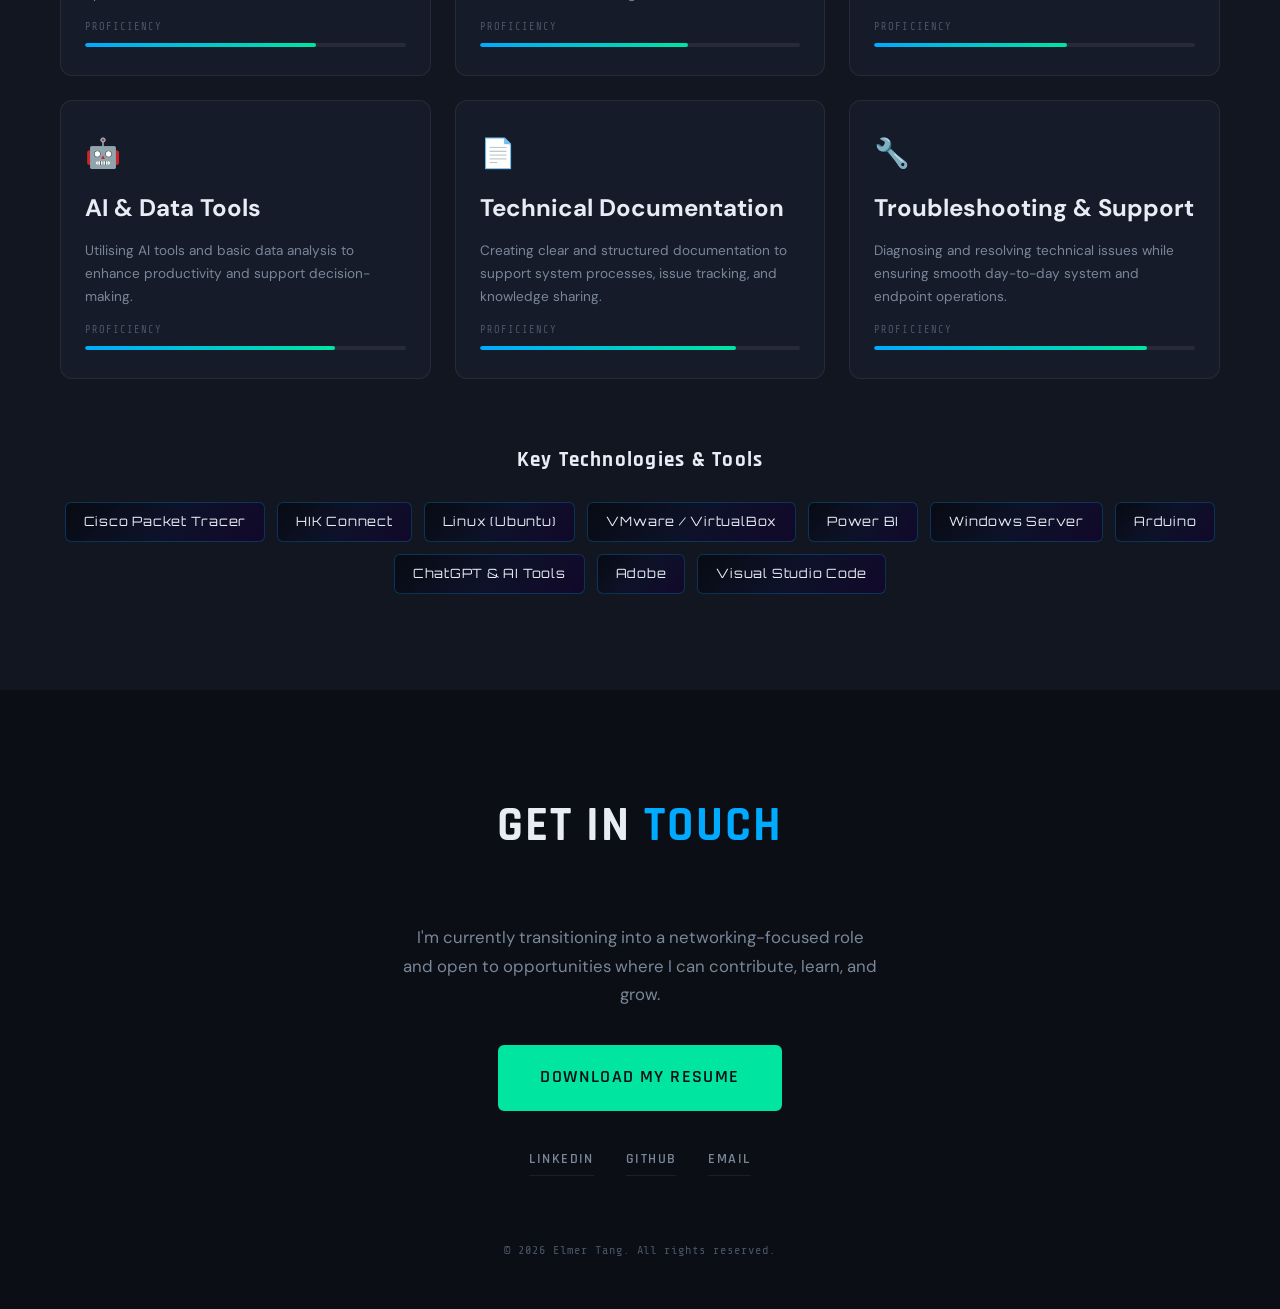
==== commit f6565811: "Updated content" ====
--- a/index.html
+++ b/index.html
@@ -39,15 +39,16 @@
             <div class="hero-text">
                 <p class="hero-eyebrow"><span class="dot"></span> Information &amp; Communication Technology</p>
                 <h1 class="hero-title">
-                    IT <span class="accent">Professional</span><br />
-                    &amp; Network<br />
-                    <span class="accent">Specialist</span>
+                    Elmer <span class="accent">Tang Huai</span>
                 </h1>
                 <p class="hero-desc">
-                    IT professional with a background in system engineering, IT support, and project management,
-                    bringing a strong foundation in troubleshooting, operations, and stakeholder coordination.
-                    Currently transitioning into a networking-focused role, with hands-on lab practice and ongoing
-                    CCNA and AWS certifications. Building expertise in network implementation and support.
+                    IT professional with a background in system engineering, IT support, and project management, 
+                    bringing strong expertise in troubleshooting, operations, and stakeholder coordination. 
+                    Currently transitioning into DevOps and networking roles, with hands-on lab experience and 
+                    ongoing CCNA and AWS certifications, focusing on network implementation and cloud-based solutions. 
+                    I leverage AI tools to accelerate development workflows, including web, multimedia, and 
+                    automation tasks, and continuously expand my skills through practical projects, with a goal to 
+                    build and deploy a mini game.
                 </p>
             </div>
             <div class="hero-avatar">
@@ -115,8 +116,8 @@
             <div class="projects-grid" id="projectsGrid">
 
                 <div class="project-card" data-category="digital">
-                    <div class="card-icon">
-                        <svg viewBox="0 0 40 40" fill="none"><circle cx="20" cy="20" r="18" stroke="var(--accent-blue)" stroke-width="1.5" /><path d="M13 20c0-3.87 3.13-7 7-7s7 3.13 7 7-3.13 7-7 7-7-3.13-7-7z" fill="var(--accent-blue)" opacity=".3" /><circle cx="20" cy="20" r="4" fill="var(--accent-blue)" /></svg>
+                    <div>
+                        <img src="menu.png" alt="Digital Menu Icon" class="card-icon-img" />
                     </div>
                     <div class="card-tag">F&amp;B Digital Menu Ordering System</div>
                     <h3 class="card-title">Digital Menu Ordering System</h3>
@@ -133,8 +134,8 @@
                 </div>
 
                 <div class="project-card" data-category="technical">
-                    <div class="card-icon">
-                        <svg viewBox="0 0 40 40" fill="none"><circle cx="20" cy="20" r="18" stroke="var(--accent-green)" stroke-width="1.5" /><path d="M13 20c0-3.87 3.13-7 7-7s7 3.13 7 7-3.13 7-7 7-7-3.13-7-7z" fill="var(--accent-green)" opacity=".3" /><circle cx="20" cy="20" r="4" fill="var(--accent-green)" /></svg>
+                    <div>
+                        <img src="oximeter.png" alt="Oximeter Icon" class="card-icon-img" />
                     </div>
                     <div class="card-tag">Oximeter (BPM &amp; SpO₂ Device)</div>
                     <h3 class="card-title">Oximeter Monitoring Device</h3>
@@ -151,8 +152,8 @@
                 </div>
 
                 <div class="project-card" data-category="digital">
-                    <div class="card-icon">
-                        <svg viewBox="0 0 40 40" fill="none"><circle cx="20" cy="20" r="18" stroke="var(--accent-blue)" stroke-width="1.5" /><path d="M13 20c0-3.87 3.13-7 7-7s7 3.13 7 7-3.13 7-7 7-7-3.13-7-7z" fill="var(--accent-blue)" opacity=".3" /><circle cx="20" cy="20" r="4" fill="var(--accent-blue)" /></svg>
+                    <div>
+                        <img src="travel.png" alt="Travel App Icon" class="card-icon-img" />
                     </div>
                     <div class="card-tag">Travel App to Malaysia (JP Users)</div>
                     <h3 class="card-title">Malaysia Travel Guide App</h3>
@@ -169,8 +170,8 @@
                 </div>
 
                 <div class="project-card" data-category="technical">
-                    <div class="card-icon">
-                        <svg viewBox="0 0 40 40" fill="none"><circle cx="20" cy="20" r="18" stroke="var(--accent-green)" stroke-width="1.5" /><path d="M13 20c0-3.87 3.13-7 7-7s7 3.13 7 7-3.13 7-7 7-7-3.13-7-7z" fill="var(--accent-green)" opacity=".3" /><circle cx="20" cy="20" r="4" fill="var(--accent-green)" /></svg>
+                    <div>
+                        <img src="network.png" alt="Network Lab Icon" class="card-icon-img" />
                     </div>
                     <div class="card-tag">Networking Lab Environment</div>
                     <h3 class="card-title">Virtual Network Lab Setup</h3>
@@ -187,8 +188,8 @@
                 </div>
 
                 <div class="project-card" data-category="technical">
-                    <div class="card-icon">
-                        <svg viewBox="0 0 40 40" fill="none"><circle cx="20" cy="20" r="18" stroke="var(--accent-green)" stroke-width="1.5" /><path d="M13 20c0-3.87 3.13-7 7-7s7 3.13 7 7-3.13 7-7 7-7-3.13-7-7z" fill="var(--accent-green)" opacity=".3" /><circle cx="20" cy="20" r="4" fill="var(--accent-green)" /></svg>
+                    <div>
+                        <img src="ai.png" alt="AI Video Icon" class="card-icon-img" />
                     </div>
                     <div class="card-tag">AI Video Content Creation</div>
                     <h3 class="card-title">AI-Powered Video Content</h3>
@@ -207,6 +208,28 @@
             </div>
         </div>
     </section>
+
+    <!-- ░░ PROJECT MODAL ░░ -->
+    <div class="modal-overlay" id="modalOverlay">
+        <div class="modal">
+            <button class="modal-close" id="modalClose">✕</button>
+
+            <div class="modal-image-wrap">
+                <button class="modal-arrow" id="modalPrev">&#8249;</button>
+                <div class="modal-slides" id="modalSlides">
+                    <!-- images injected by JS -->
+                </div>
+                <button class="modal-arrow" id="modalNext">&#8250;</button>
+                <div class="modal-dots" id="modalDots"></div>
+            </div>
+
+            <div class="modal-body">
+                <h2 class="modal-title" id="modalTitle"></h2>
+                <div class="modal-chips" id="modalChips"></div>
+                <p class="modal-desc" id="modalDesc"></p>
+            </div>
+        </div>
+    </div>
 
     <!-- ░░ SKILLS ░░ -->
     <section class="skills section" id="skills">
--- a/style.css
+++ b/style.css
@@ -530,8 +530,9 @@
     gap: 24px;
 }
 
-.project-card {
-    background: var(--bg-card);
+.project-card[data-category="technical"] {
+    border-color: rgba(0, 229, 160, 0.3);
+    background: linear-gradient(160deg, #0f1e1a 0%, var(--bg-card) 100%);
     border: 1px solid var(--border);
     border-radius: var(--radius-md);
     padding: 28px 24px;
@@ -541,20 +542,51 @@
     transition: transform var(--transition), border-color var(--transition), box-shadow var(--transition);
 }
 
-    .project-card:hover {
-        transform: translateY(-6px);
-        border-color: var(--accent-blue);
-        box-shadow: 0 12px 40px rgba(0,0,0,0.3), 0 0 20px var(--accent-glow-b);
-    }
+.project-card[data-category="technical"]:hover {
+    border-color: var(--accent-green);
+    box-shadow: 0 12px 40px rgba(0,0,0,0.3), 0 0 20px var(--accent-glow-g);
+    transform: translateY(-6px);
+}
+
+.project-card[data-category="technical"] .card-tag {
+    background: rgba(0, 229, 160, 0.12);
+    color: var(--accent-green);
+    border: 1px solid rgba(0, 229, 160, 0.3);
+}
+
+.project-card[data-category="digital"] {
+    border-color: rgba(0, 170, 255, 0.3);
+    background: linear-gradient(160deg, #0a1520 0%, var(--bg-card) 100%);
+    border: 1px solid var(--border);
+    border-radius: var(--radius-md);
+    padding: 28px 24px;
+    display: flex;
+    flex-direction: column;
+    gap: 12px;
+    transition: transform var(--transition), border-color var(--transition), box-shadow var(--transition);
+}
+
+.project-card[data-category="digital"]:hover {
+     border-color: var(--accent-blue);
+     box-shadow: 0 12px 40px rgba(0,0,0,0.3), 0 0 20px var(--accent-glow-b);
+     transform: translateY(-6px);
+}
+
+.project-card[data-category="digital"] .card-tag {
+     background: rgba(0, 170, 255, 0.12);
+     color: var(--accent-blue);
+     border: 1px solid rgba(0, 170, 255, 0.3);
+ }
 
     .project-card.hidden {
         display: none;
     }
 
-.card-icon {
-    width: 44px;
-    height: 44px;
-    flex-shrink: 0;
+.card-icon-img {
+    width: 70px;
+    height: 70px;
+    object-fit: cover;
+    border-radius: 8px;
 }
 
 .card-tag {
@@ -637,6 +669,224 @@
     background: rgba(0, 170, 255, 0.1);
     color: var(--accent-blue);
     border: 1px solid rgba(0, 170, 255, 0.25);
+}
+
+/* ════════════════════════════
+   PROJECT MODAL
+════════════════════════════ */
+.modal-overlay {
+    position: fixed;
+    inset: 0;
+    z-index: 200;
+    background: rgba(0, 0, 0, 0.85);
+    backdrop-filter: blur(8px);
+    display: flex;
+    align-items: center;
+    justify-content: center;
+    opacity: 0;
+    pointer-events: none;
+    transition: opacity 0.3s ease;
+}
+
+    .modal-overlay.open {
+        opacity: 1;
+        pointer-events: all;
+    }
+
+.modal {
+    background: var(--bg-card);
+    border: 1px solid var(--border-accent);
+    border-radius: var(--radius-lg);
+    width: min(680px, 92vw);
+    max-height: 88vh;
+    display: flex;
+    flex-direction: column;
+    overflow: hidden;
+    transform: translateY(24px);
+    transition: transform 0.3s ease;
+    box-shadow: 0 24px 80px rgba(0,0,0,0.6), 0 0 40px rgba(0,170,255,0.1);
+}
+
+.modal-overlay.open .modal {
+    transform: translateY(0);
+}
+
+/* close button */
+.modal-close {
+    position: absolute;
+    top: 16px;
+    right: 16px;
+    z-index: 10;
+    background: rgba(0,0,0,0.5);
+    border: 1px solid var(--border);
+    color: var(--text-primary);
+    width: 36px;
+    height: 36px;
+    border-radius: 50%;
+    font-size: 1rem;
+    cursor: pointer;
+    display: flex;
+    align-items: center;
+    justify-content: center;
+    transition: var(--transition);
+}
+
+    .modal-close:hover {
+        background: var(--accent-blue);
+        border-color: var(--accent-blue);
+        color: #0b0e14;
+    }
+
+/* image slider */
+.modal-image-wrap {
+    position: relative;
+    width: 100%;
+    aspect-ratio: 16/9;
+    background: var(--bg-base);
+    flex-shrink: 0;
+    overflow: hidden;
+}
+
+.modal-slides {
+    display: flex;
+    width: 100%;
+    height: 100%;
+    transition: transform 0.4s ease;
+}
+
+.modal-slide {
+    min-width: 100%;
+    height: 100%;
+}
+
+    .modal-slide img {
+        width: 100%;
+        height: 100%;
+        object-fit: contain;
+        object-position: center;
+        display: block;
+        background: #000;
+    }
+
+/* arrows */
+.modal-arrow {
+    position: absolute;
+    top: 50%;
+    transform: translateY(-50%);
+    z-index: 5;
+    background: rgba(0,0,0,0.55);
+    border: 1px solid var(--border);
+    color: var(--text-primary);
+    width: 40px;
+    height: 40px;
+    border-radius: 50%;
+    font-size: 1.6rem;
+    cursor: pointer;
+    display: flex;
+    align-items: center;
+    justify-content: center;
+    transition: var(--transition);
+    line-height: 1;
+}
+
+    .modal-arrow:hover {
+        background: var(--accent-blue);
+        border-color: var(--accent-blue);
+        color: #0b0e14;
+    }
+
+#modalPrev {
+    left: 12px;
+}
+
+#modalNext {
+    right: 12px;
+}
+
+/* dots */
+.modal-dots {
+    position: absolute;
+    bottom: 10px;
+    left: 50%;
+    transform: translateX(-50%);
+    display: flex;
+    gap: 6px;
+}
+
+.modal-dot {
+    width: 7px;
+    height: 7px;
+    border-radius: 50%;
+    background: rgba(255,255,255,0.3);
+    border: none;
+    cursor: pointer;
+    transition: var(--transition);
+}
+
+    .modal-dot.active {
+        background: var(--accent-blue);
+        box-shadow: 0 0 8px var(--accent-blue);
+    }
+
+/* text body */
+.modal-body {
+    padding: 28px 32px 32px;
+    overflow-y: auto;
+    flex: 1;
+    scrollbar-width: thin;
+    scrollbar-color: var(--accent-blue) transparent;
+}
+
+    .modal-body::-webkit-scrollbar {
+        width: 4px;
+    }
+
+    .modal-body::-webkit-scrollbar-thumb {
+        background: var(--accent-blue);
+        border-radius: 2px;
+    }
+
+.modal-title {
+    font-family: var(--font-display);
+    font-size: 1.6rem;
+    font-weight: 700;
+    color: var(--text-primary);
+    margin-bottom: 12px;
+}
+
+.modal-chips {
+    display: flex;
+    flex-wrap: wrap;
+    gap: 8px;
+    margin-bottom: 18px;
+}
+
+.modal-chip {
+    font-family: var(--font-mono);
+    font-size: 0.68rem;
+    letter-spacing: 0.06em;
+    padding: 4px 10px;
+    border-radius: 4px;
+    background: rgba(255,255,255,0.05);
+    border: 1px solid var(--border);
+    color: var(--text-muted);
+}
+
+.modal-desc {
+    font-size: 0.97rem;
+    color: var(--text-muted);
+    line-height: 1.8;
+}
+
+/* mobile */
+@media (max-width: 640px) {
+    .modal-body {
+        padding: 20px;
+    }
+
+    .modal-title {
+        font-size: 1.2rem;
+    }
 }
 
 /* ════════════════════════════
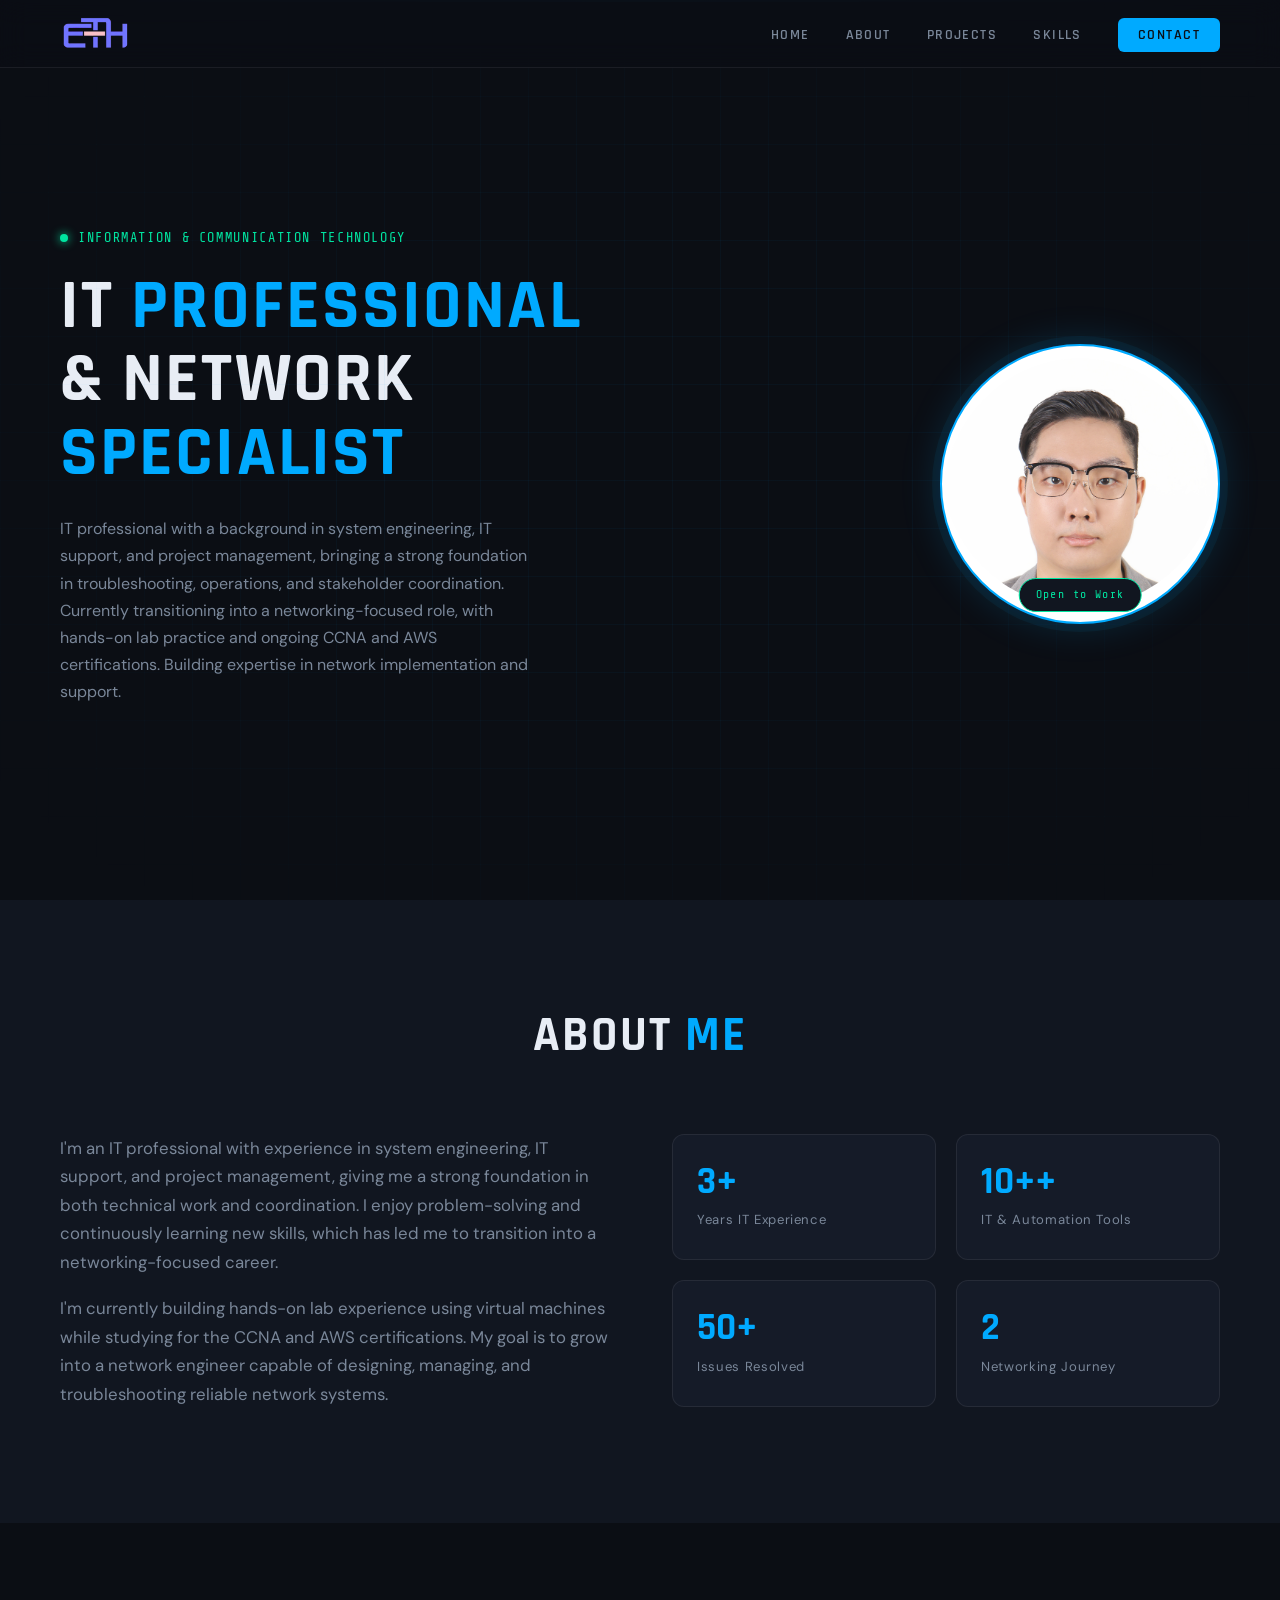
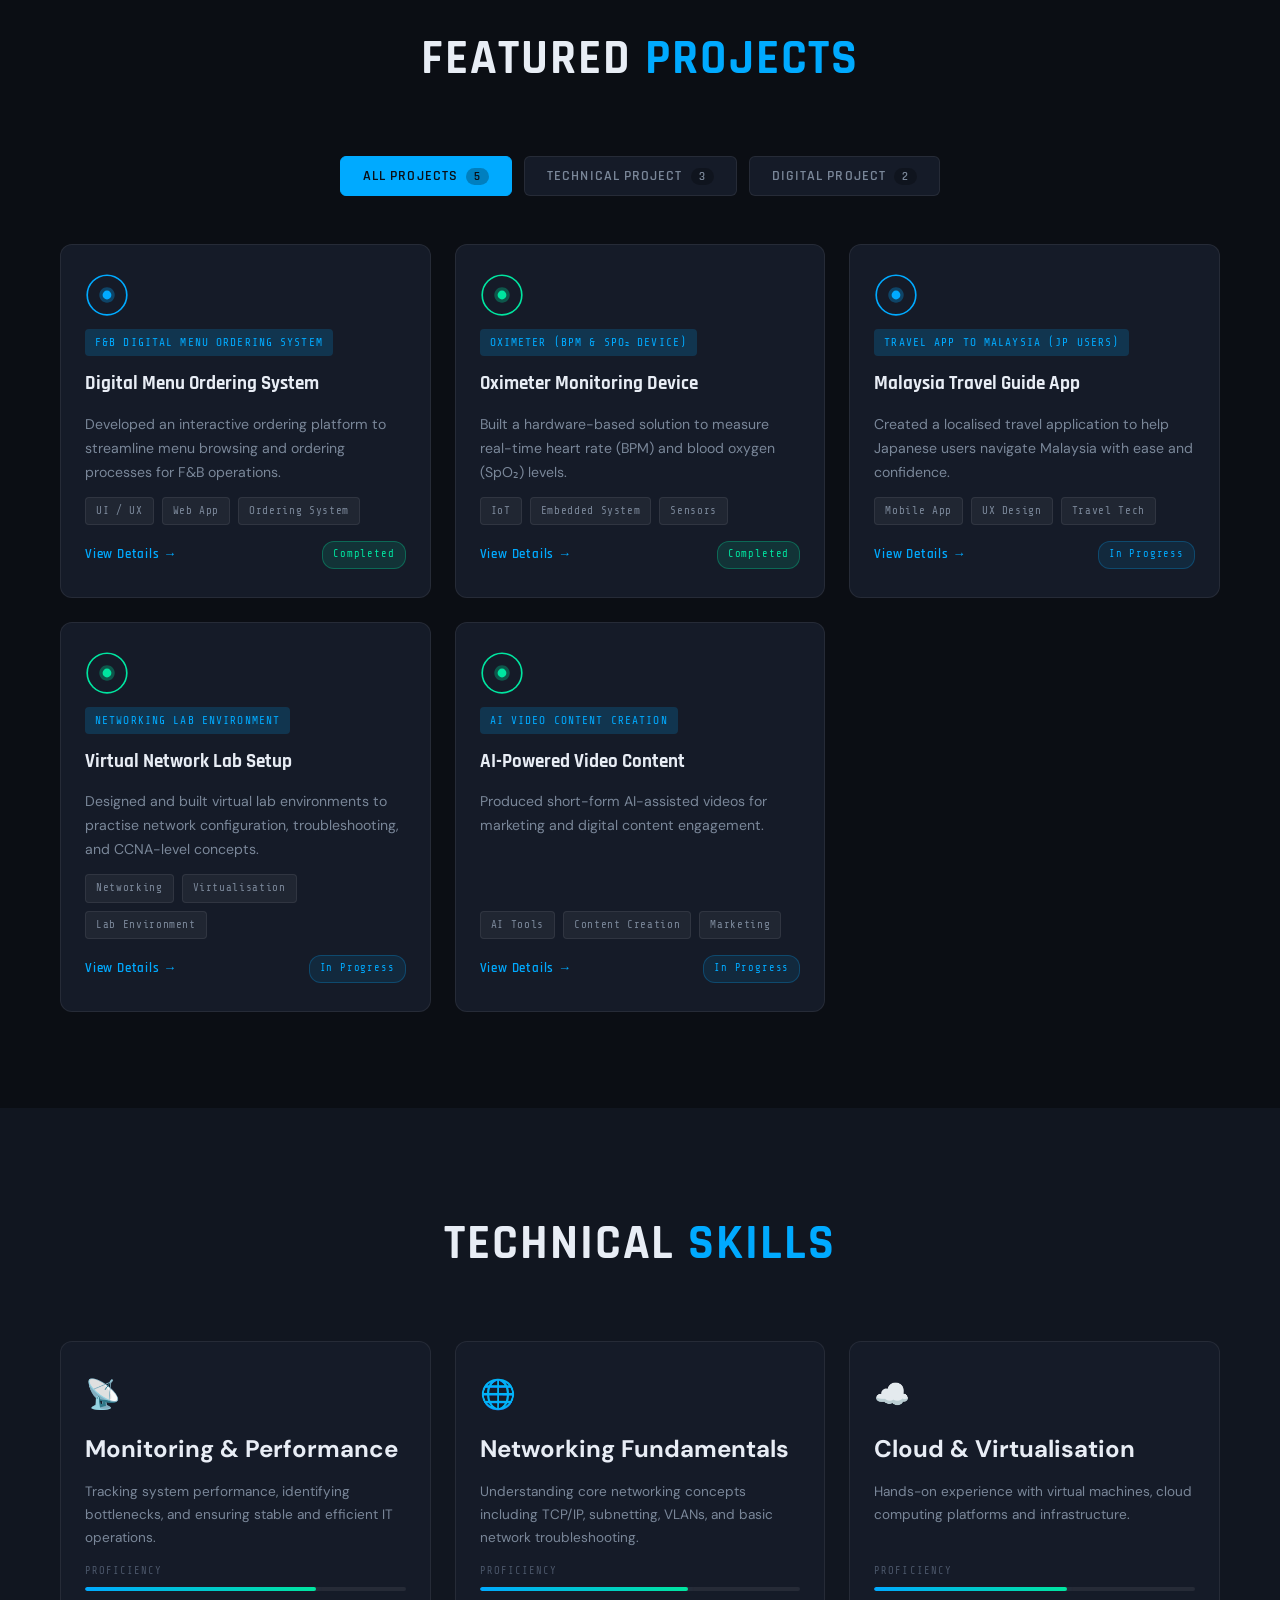
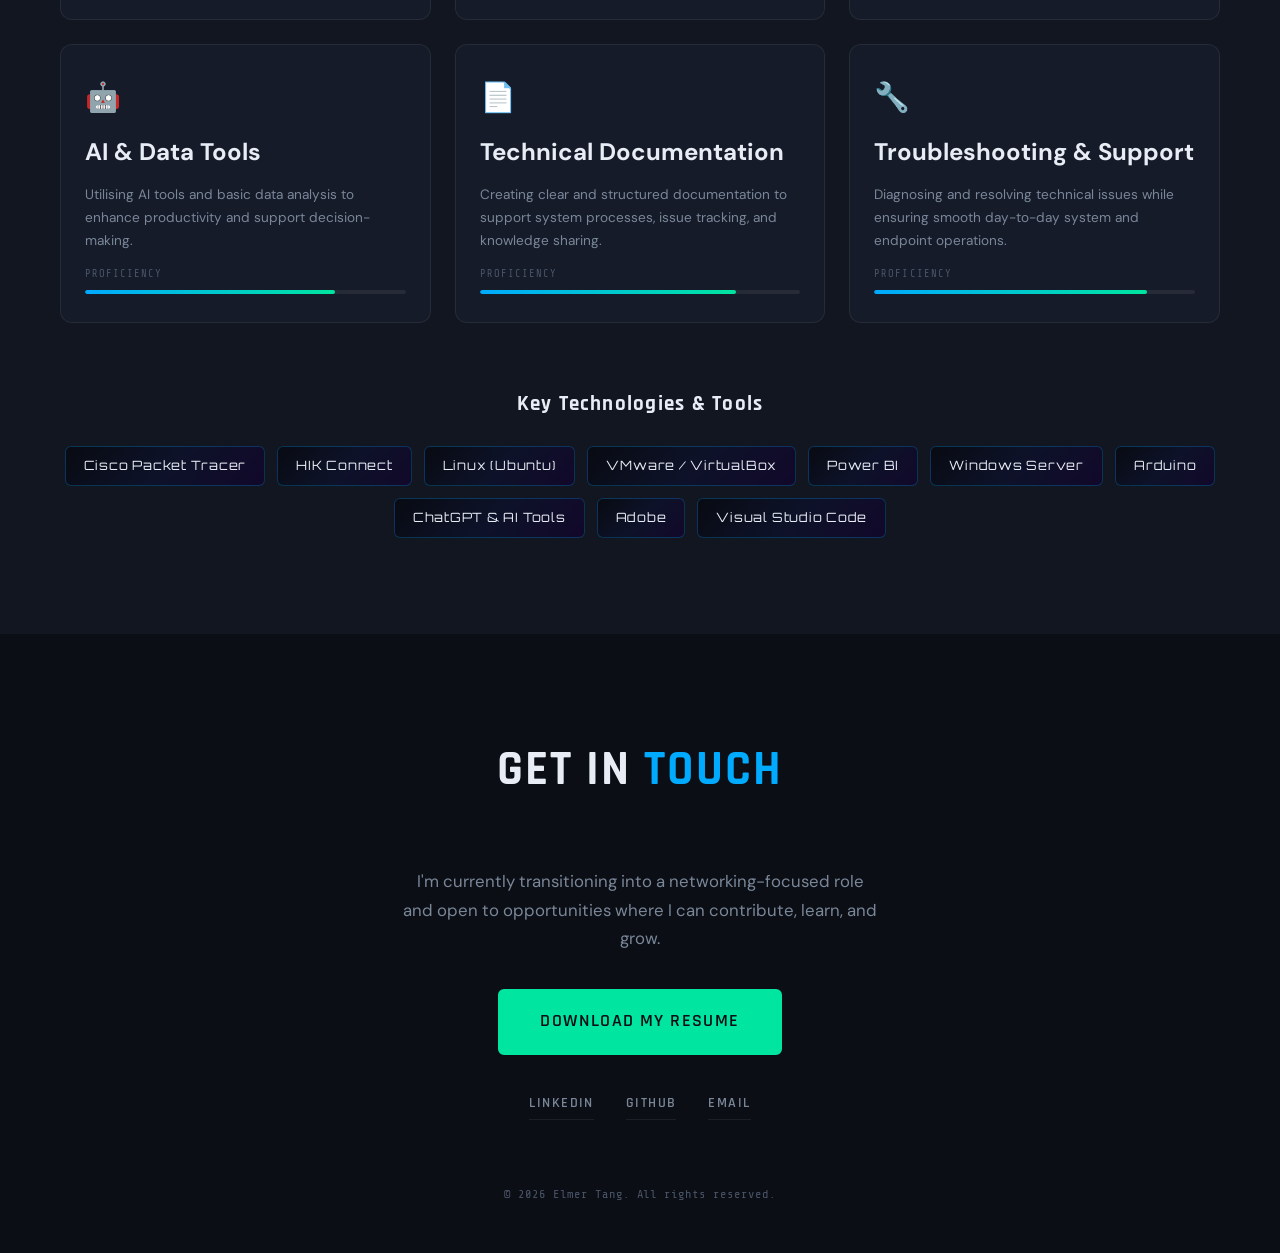
==== commit 1ccdcd2f: "Revert "Updated content" This reverts commit 3d0847aa9934e64ccf7d76bdbaf478d2df7c7012." ====
--- a/index.html
+++ b/index.html
@@ -39,16 +39,15 @@
             <div class="hero-text">
                 <p class="hero-eyebrow"><span class="dot"></span> Information &amp; Communication Technology</p>
                 <h1 class="hero-title">
-                    Elmer <span class="accent">Tang Huai</span>
+                    IT <span class="accent">Professional</span><br />
+                    &amp; Network<br />
+                    <span class="accent">Specialist</span>
                 </h1>
                 <p class="hero-desc">
-                    IT professional with a background in system engineering, IT support, and project management, 
-                    bringing strong expertise in troubleshooting, operations, and stakeholder coordination. 
-                    Currently transitioning into DevOps and networking roles, with hands-on lab experience and 
-                    ongoing CCNA and AWS certifications, focusing on network implementation and cloud-based solutions. 
-                    I leverage AI tools to accelerate development workflows, including web, multimedia, and 
-                    automation tasks, and continuously expand my skills through practical projects, with a goal to 
-                    build and deploy a mini game.
+                    IT professional with a background in system engineering, IT support, and project management,
+                    bringing a strong foundation in troubleshooting, operations, and stakeholder coordination.
+                    Currently transitioning into a networking-focused role, with hands-on lab practice and ongoing
+                    CCNA and AWS certifications. Building expertise in network implementation and support.
                 </p>
             </div>
             <div class="hero-avatar">
@@ -116,8 +115,8 @@
             <div class="projects-grid" id="projectsGrid">
 
                 <div class="project-card" data-category="digital">
-                    <div>
-                        <img src="menu.png" alt="Digital Menu Icon" class="card-icon-img" />
+                    <div class="card-icon">
+                        <svg viewBox="0 0 40 40" fill="none"><circle cx="20" cy="20" r="18" stroke="var(--accent-blue)" stroke-width="1.5" /><path d="M13 20c0-3.87 3.13-7 7-7s7 3.13 7 7-3.13 7-7 7-7-3.13-7-7z" fill="var(--accent-blue)" opacity=".3" /><circle cx="20" cy="20" r="4" fill="var(--accent-blue)" /></svg>
                     </div>
                     <div class="card-tag">F&amp;B Digital Menu Ordering System</div>
                     <h3 class="card-title">Digital Menu Ordering System</h3>
@@ -134,8 +133,8 @@
                 </div>
 
                 <div class="project-card" data-category="technical">
-                    <div>
-                        <img src="oximeter.png" alt="Oximeter Icon" class="card-icon-img" />
+                    <div class="card-icon">
+                        <svg viewBox="0 0 40 40" fill="none"><circle cx="20" cy="20" r="18" stroke="var(--accent-green)" stroke-width="1.5" /><path d="M13 20c0-3.87 3.13-7 7-7s7 3.13 7 7-3.13 7-7 7-7-3.13-7-7z" fill="var(--accent-green)" opacity=".3" /><circle cx="20" cy="20" r="4" fill="var(--accent-green)" /></svg>
                     </div>
                     <div class="card-tag">Oximeter (BPM &amp; SpO₂ Device)</div>
                     <h3 class="card-title">Oximeter Monitoring Device</h3>
@@ -152,8 +151,8 @@
                 </div>
 
                 <div class="project-card" data-category="digital">
-                    <div>
-                        <img src="travel.png" alt="Travel App Icon" class="card-icon-img" />
+                    <div class="card-icon">
+                        <svg viewBox="0 0 40 40" fill="none"><circle cx="20" cy="20" r="18" stroke="var(--accent-blue)" stroke-width="1.5" /><path d="M13 20c0-3.87 3.13-7 7-7s7 3.13 7 7-3.13 7-7 7-7-3.13-7-7z" fill="var(--accent-blue)" opacity=".3" /><circle cx="20" cy="20" r="4" fill="var(--accent-blue)" /></svg>
                     </div>
                     <div class="card-tag">Travel App to Malaysia (JP Users)</div>
                     <h3 class="card-title">Malaysia Travel Guide App</h3>
@@ -170,8 +169,8 @@
                 </div>
 
                 <div class="project-card" data-category="technical">
-                    <div>
-                        <img src="network.png" alt="Network Lab Icon" class="card-icon-img" />
+                    <div class="card-icon">
+                        <svg viewBox="0 0 40 40" fill="none"><circle cx="20" cy="20" r="18" stroke="var(--accent-green)" stroke-width="1.5" /><path d="M13 20c0-3.87 3.13-7 7-7s7 3.13 7 7-3.13 7-7 7-7-3.13-7-7z" fill="var(--accent-green)" opacity=".3" /><circle cx="20" cy="20" r="4" fill="var(--accent-green)" /></svg>
                     </div>
                     <div class="card-tag">Networking Lab Environment</div>
                     <h3 class="card-title">Virtual Network Lab Setup</h3>
@@ -188,8 +187,8 @@
                 </div>
 
                 <div class="project-card" data-category="technical">
-                    <div>
-                        <img src="ai.png" alt="AI Video Icon" class="card-icon-img" />
+                    <div class="card-icon">
+                        <svg viewBox="0 0 40 40" fill="none"><circle cx="20" cy="20" r="18" stroke="var(--accent-green)" stroke-width="1.5" /><path d="M13 20c0-3.87 3.13-7 7-7s7 3.13 7 7-3.13 7-7 7-7-3.13-7-7z" fill="var(--accent-green)" opacity=".3" /><circle cx="20" cy="20" r="4" fill="var(--accent-green)" /></svg>
                     </div>
                     <div class="card-tag">AI Video Content Creation</div>
                     <h3 class="card-title">AI-Powered Video Content</h3>
@@ -208,28 +207,6 @@
             </div>
         </div>
     </section>
-
-    <!-- ░░ PROJECT MODAL ░░ -->
-    <div class="modal-overlay" id="modalOverlay">
-        <div class="modal">
-            <button class="modal-close" id="modalClose">✕</button>
-
-            <div class="modal-image-wrap">
-                <button class="modal-arrow" id="modalPrev">&#8249;</button>
-                <div class="modal-slides" id="modalSlides">
-                    <!-- images injected by JS -->
-                </div>
-                <button class="modal-arrow" id="modalNext">&#8250;</button>
-                <div class="modal-dots" id="modalDots"></div>
-            </div>
-
-            <div class="modal-body">
-                <h2 class="modal-title" id="modalTitle"></h2>
-                <div class="modal-chips" id="modalChips"></div>
-                <p class="modal-desc" id="modalDesc"></p>
-            </div>
-        </div>
-    </div>
 
     <!-- ░░ SKILLS ░░ -->
     <section class="skills section" id="skills">
--- a/style.css
+++ b/style.css
@@ -530,9 +530,8 @@
     gap: 24px;
 }
 
-.project-card[data-category="technical"] {
-    border-color: rgba(0, 229, 160, 0.3);
-    background: linear-gradient(160deg, #0f1e1a 0%, var(--bg-card) 100%);
+.project-card {
+    background: var(--bg-card);
     border: 1px solid var(--border);
     border-radius: var(--radius-md);
     padding: 28px 24px;
@@ -542,51 +541,20 @@
     transition: transform var(--transition), border-color var(--transition), box-shadow var(--transition);
 }
 
-.project-card[data-category="technical"]:hover {
-    border-color: var(--accent-green);
-    box-shadow: 0 12px 40px rgba(0,0,0,0.3), 0 0 20px var(--accent-glow-g);
-    transform: translateY(-6px);
-}
-
-.project-card[data-category="technical"] .card-tag {
-    background: rgba(0, 229, 160, 0.12);
-    color: var(--accent-green);
-    border: 1px solid rgba(0, 229, 160, 0.3);
-}
-
-.project-card[data-category="digital"] {
-    border-color: rgba(0, 170, 255, 0.3);
-    background: linear-gradient(160deg, #0a1520 0%, var(--bg-card) 100%);
-    border: 1px solid var(--border);
-    border-radius: var(--radius-md);
-    padding: 28px 24px;
-    display: flex;
-    flex-direction: column;
-    gap: 12px;
-    transition: transform var(--transition), border-color var(--transition), box-shadow var(--transition);
-}
-
-.project-card[data-category="digital"]:hover {
-     border-color: var(--accent-blue);
-     box-shadow: 0 12px 40px rgba(0,0,0,0.3), 0 0 20px var(--accent-glow-b);
-     transform: translateY(-6px);
-}
-
-.project-card[data-category="digital"] .card-tag {
-     background: rgba(0, 170, 255, 0.12);
-     color: var(--accent-blue);
-     border: 1px solid rgba(0, 170, 255, 0.3);
- }
+    .project-card:hover {
+        transform: translateY(-6px);
+        border-color: var(--accent-blue);
+        box-shadow: 0 12px 40px rgba(0,0,0,0.3), 0 0 20px var(--accent-glow-b);
+    }
 
     .project-card.hidden {
         display: none;
     }
 
-.card-icon-img {
-    width: 70px;
-    height: 70px;
-    object-fit: cover;
-    border-radius: 8px;
+.card-icon {
+    width: 44px;
+    height: 44px;
+    flex-shrink: 0;
 }
 
 .card-tag {
@@ -669,224 +637,6 @@
     background: rgba(0, 170, 255, 0.1);
     color: var(--accent-blue);
     border: 1px solid rgba(0, 170, 255, 0.25);
-}
-
-/* ════════════════════════════
-   PROJECT MODAL
-════════════════════════════ */
-.modal-overlay {
-    position: fixed;
-    inset: 0;
-    z-index: 200;
-    background: rgba(0, 0, 0, 0.85);
-    backdrop-filter: blur(8px);
-    display: flex;
-    align-items: center;
-    justify-content: center;
-    opacity: 0;
-    pointer-events: none;
-    transition: opacity 0.3s ease;
-}
-
-    .modal-overlay.open {
-        opacity: 1;
-        pointer-events: all;
-    }
-
-.modal {
-    background: var(--bg-card);
-    border: 1px solid var(--border-accent);
-    border-radius: var(--radius-lg);
-    width: min(680px, 92vw);
-    max-height: 88vh;
-    display: flex;
-    flex-direction: column;
-    overflow: hidden;
-    transform: translateY(24px);
-    transition: transform 0.3s ease;
-    box-shadow: 0 24px 80px rgba(0,0,0,0.6), 0 0 40px rgba(0,170,255,0.1);
-}
-
-.modal-overlay.open .modal {
-    transform: translateY(0);
-}
-
-/* close button */
-.modal-close {
-    position: absolute;
-    top: 16px;
-    right: 16px;
-    z-index: 10;
-    background: rgba(0,0,0,0.5);
-    border: 1px solid var(--border);
-    color: var(--text-primary);
-    width: 36px;
-    height: 36px;
-    border-radius: 50%;
-    font-size: 1rem;
-    cursor: pointer;
-    display: flex;
-    align-items: center;
-    justify-content: center;
-    transition: var(--transition);
-}
-
-    .modal-close:hover {
-        background: var(--accent-blue);
-        border-color: var(--accent-blue);
-        color: #0b0e14;
-    }
-
-/* image slider */
-.modal-image-wrap {
-    position: relative;
-    width: 100%;
-    aspect-ratio: 16/9;
-    background: var(--bg-base);
-    flex-shrink: 0;
-    overflow: hidden;
-}
-
-.modal-slides {
-    display: flex;
-    width: 100%;
-    height: 100%;
-    transition: transform 0.4s ease;
-}
-
-.modal-slide {
-    min-width: 100%;
-    height: 100%;
-}
-
-    .modal-slide img {
-        width: 100%;
-        height: 100%;
-        object-fit: contain;
-        object-position: center;
-        display: block;
-        background: #000;
-    }
-
-/* arrows */
-.modal-arrow {
-    position: absolute;
-    top: 50%;
-    transform: translateY(-50%);
-    z-index: 5;
-    background: rgba(0,0,0,0.55);
-    border: 1px solid var(--border);
-    color: var(--text-primary);
-    width: 40px;
-    height: 40px;
-    border-radius: 50%;
-    font-size: 1.6rem;
-    cursor: pointer;
-    display: flex;
-    align-items: center;
-    justify-content: center;
-    transition: var(--transition);
-    line-height: 1;
-}
-
-    .modal-arrow:hover {
-        background: var(--accent-blue);
-        border-color: var(--accent-blue);
-        color: #0b0e14;
-    }
-
-#modalPrev {
-    left: 12px;
-}
-
-#modalNext {
-    right: 12px;
-}
-
-/* dots */
-.modal-dots {
-    position: absolute;
-    bottom: 10px;
-    left: 50%;
-    transform: translateX(-50%);
-    display: flex;
-    gap: 6px;
-}
-
-.modal-dot {
-    width: 7px;
-    height: 7px;
-    border-radius: 50%;
-    background: rgba(255,255,255,0.3);
-    border: none;
-    cursor: pointer;
-    transition: var(--transition);
-}
-
-    .modal-dot.active {
-        background: var(--accent-blue);
-        box-shadow: 0 0 8px var(--accent-blue);
-    }
-
-/* text body */
-.modal-body {
-    padding: 28px 32px 32px;
-    overflow-y: auto;
-    flex: 1;
-    scrollbar-width: thin;
-    scrollbar-color: var(--accent-blue) transparent;
-}
-
-    .modal-body::-webkit-scrollbar {
-        width: 4px;
-    }
-
-    .modal-body::-webkit-scrollbar-thumb {
-        background: var(--accent-blue);
-        border-radius: 2px;
-    }
-
-.modal-title {
-    font-family: var(--font-display);
-    font-size: 1.6rem;
-    font-weight: 700;
-    color: var(--text-primary);
-    margin-bottom: 12px;
-}
-
-.modal-chips {
-    display: flex;
-    flex-wrap: wrap;
-    gap: 8px;
-    margin-bottom: 18px;
-}
-
-.modal-chip {
-    font-family: var(--font-mono);
-    font-size: 0.68rem;
-    letter-spacing: 0.06em;
-    padding: 4px 10px;
-    border-radius: 4px;
-    background: rgba(255,255,255,0.05);
-    border: 1px solid var(--border);
-    color: var(--text-muted);
-}
-
-.modal-desc {
-    font-size: 0.97rem;
-    color: var(--text-muted);
-    line-height: 1.8;
-}
-
-/* mobile */
-@media (max-width: 640px) {
-    .modal-body {
-        padding: 20px;
-    }
-
-    .modal-title {
-        font-size: 1.2rem;
-    }
 }
 
 /* ════════════════════════════
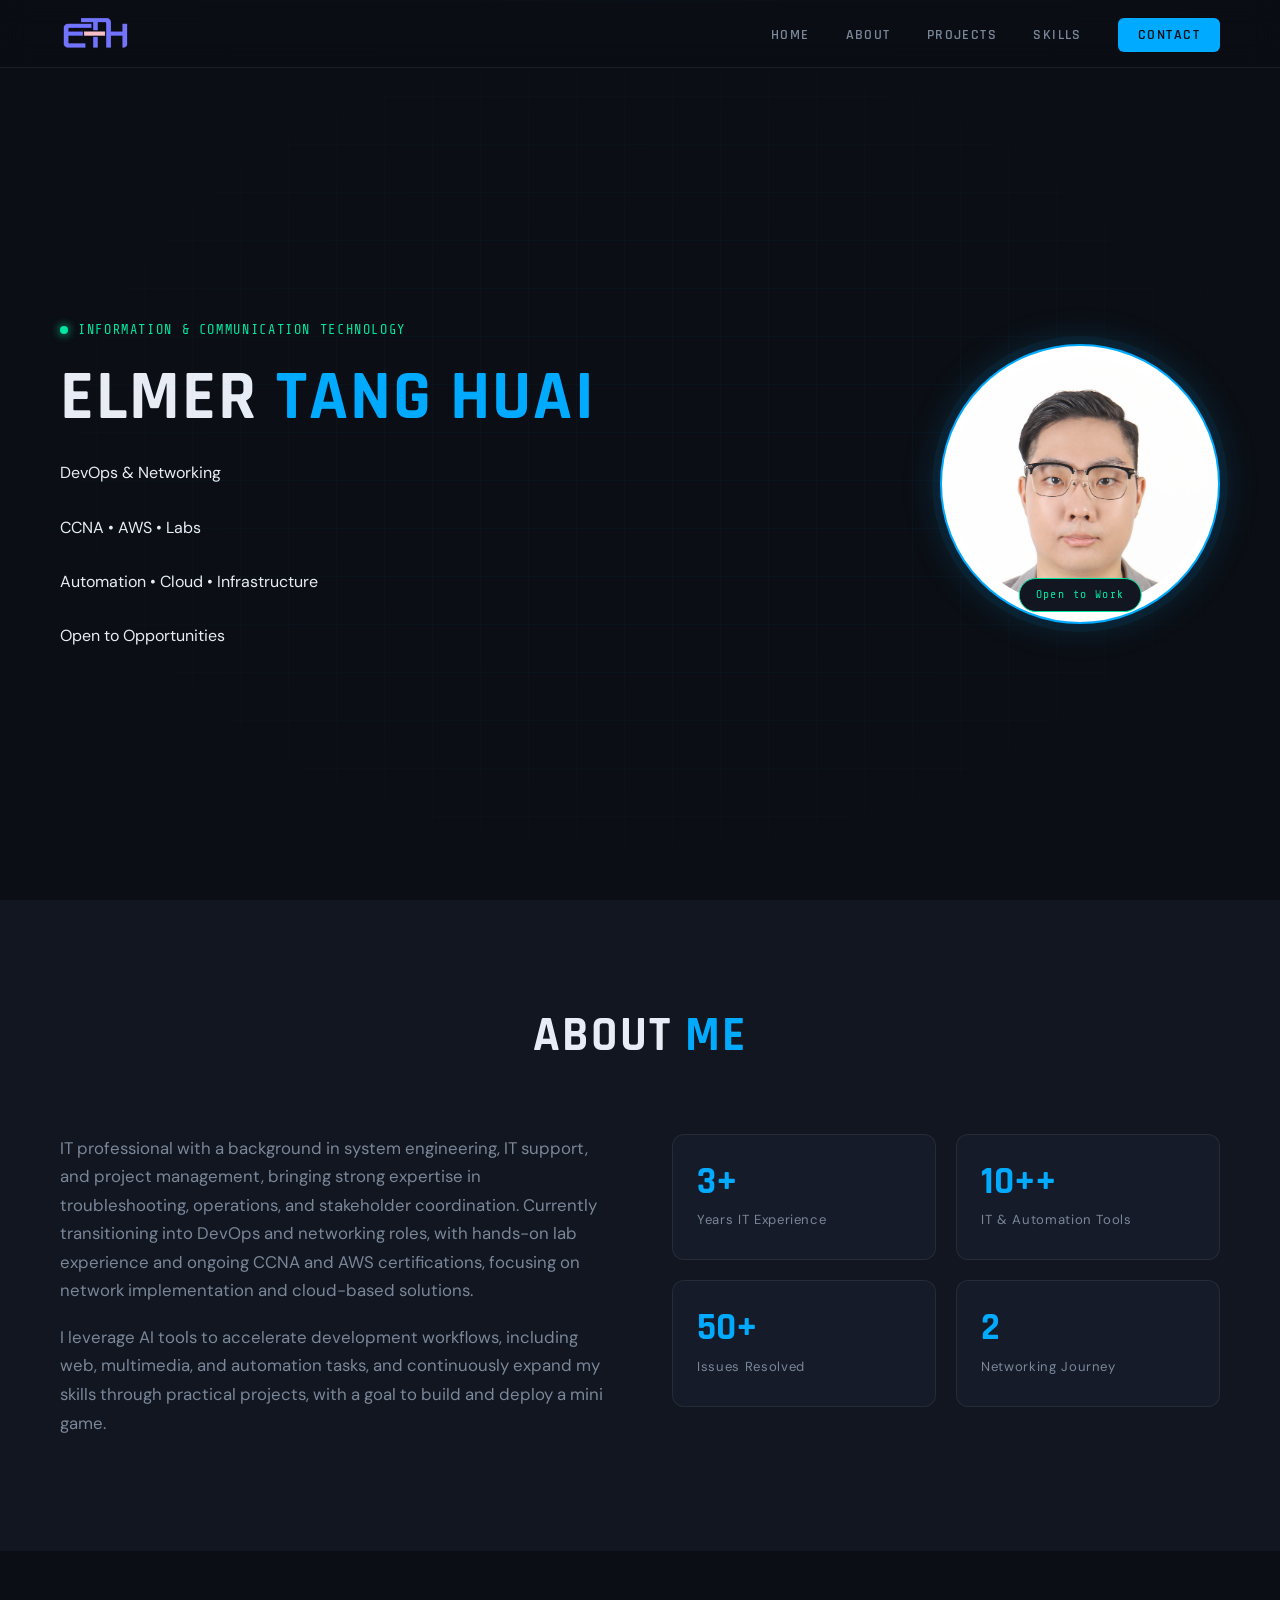
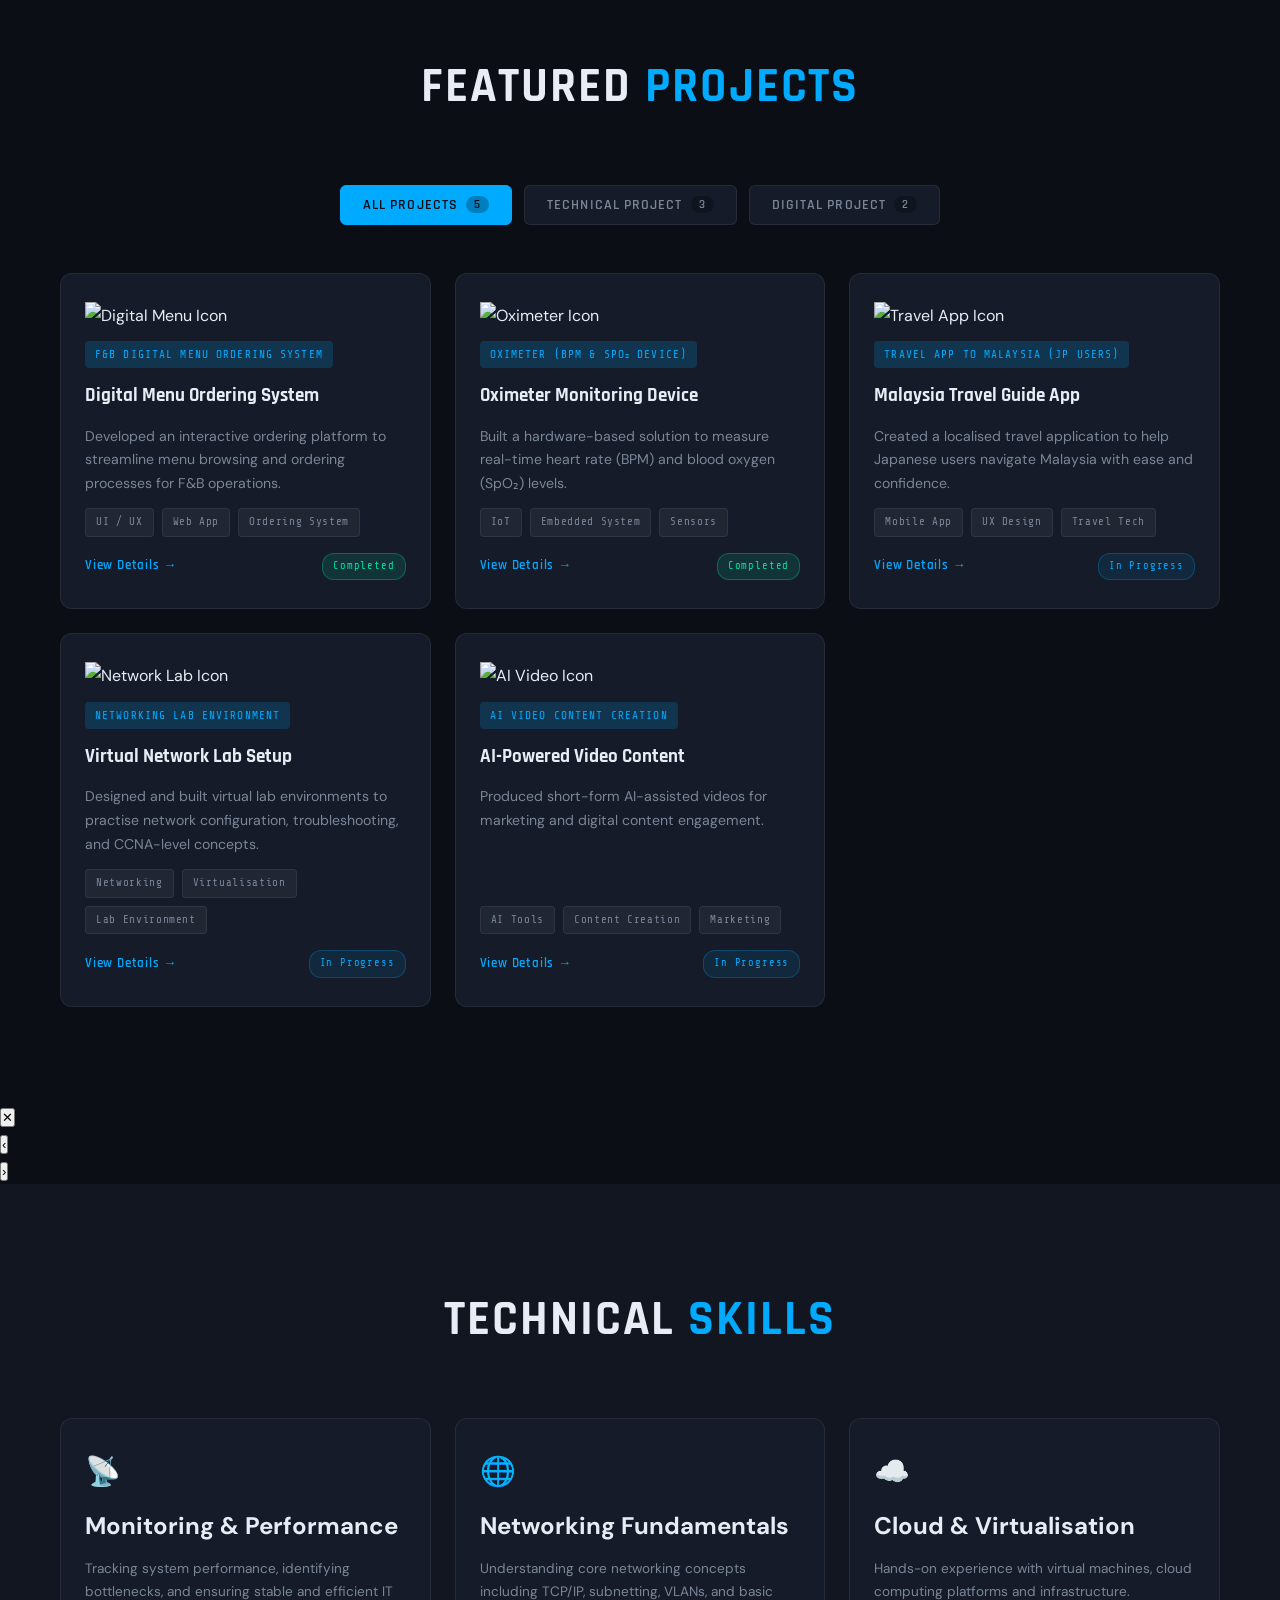
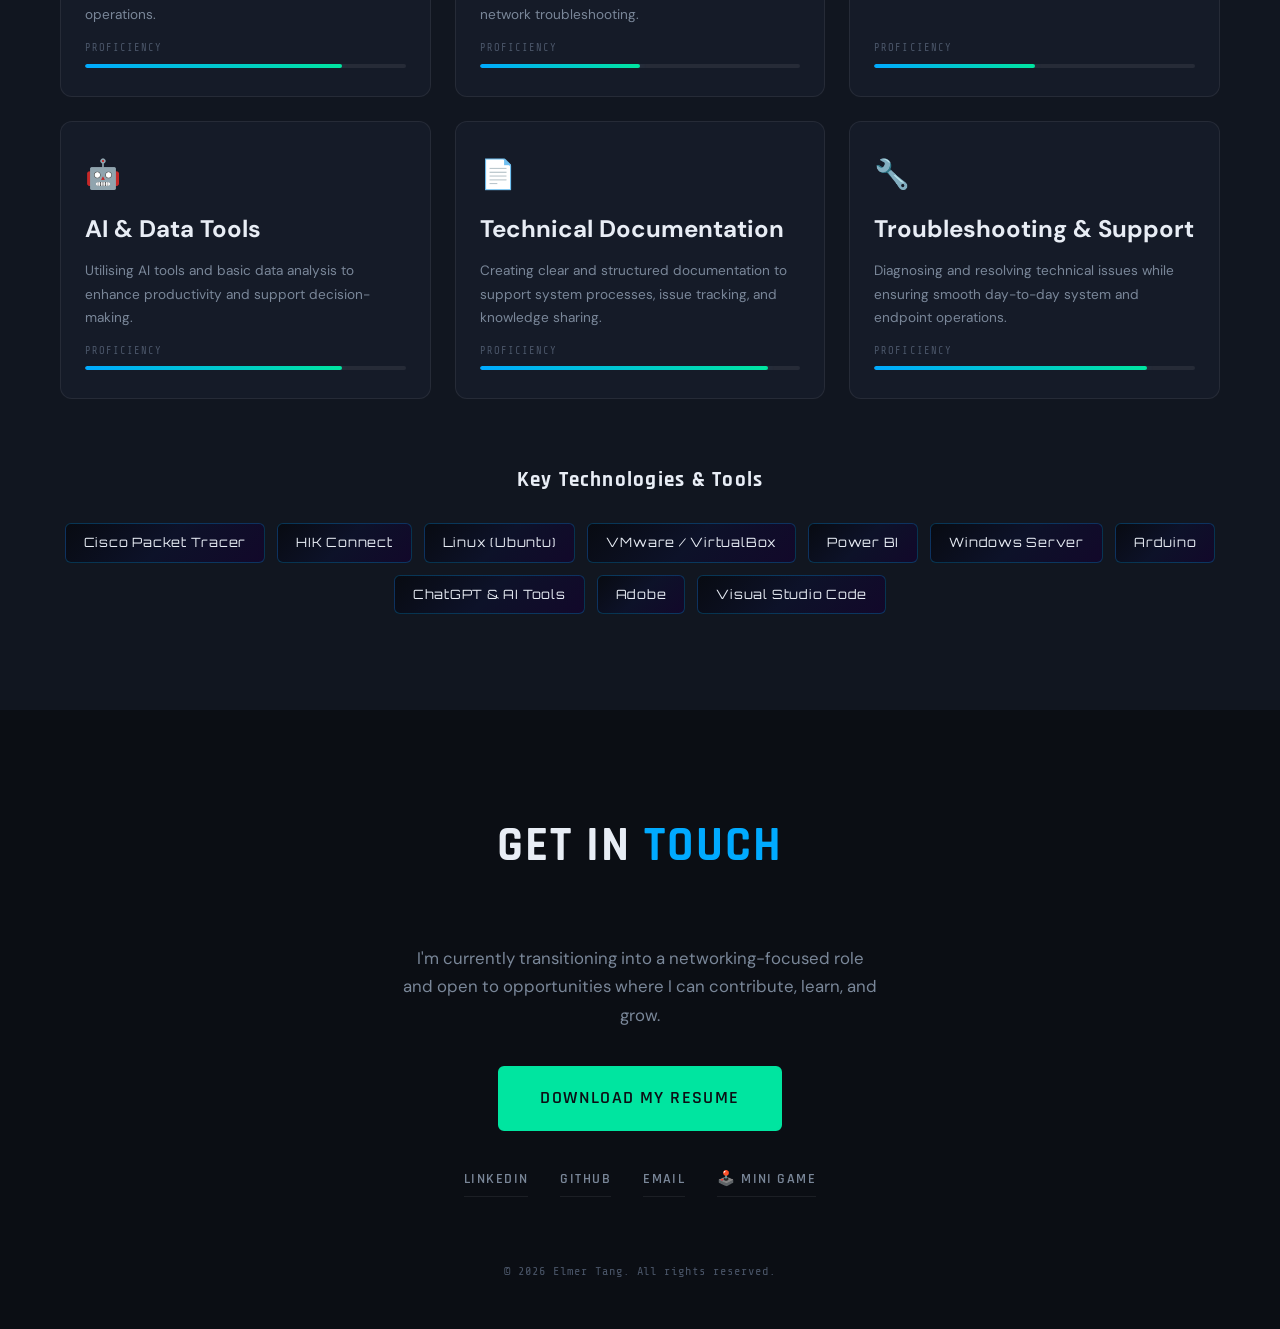
==== commit 969d6b47: "update html and add new minigame" ====
--- a/index.html
+++ b/index.html
@@ -39,16 +39,17 @@
             <div class="hero-text">
                 <p class="hero-eyebrow"><span class="dot"></span> Information &amp; Communication Technology</p>
                 <h1 class="hero-title">
-                    IT <span class="accent">Professional</span><br />
-                    &amp; Network<br />
-                    <span class="accent">Specialist</span>
+                    Elmer <span class="accent">Tang Huai</span>
                 </h1>
-                <p class="hero-desc">
-                    IT professional with a background in system engineering, IT support, and project management,
-                    bringing a strong foundation in troubleshooting, operations, and stakeholder coordination.
-                    Currently transitioning into a networking-focused role, with hands-on lab practice and ongoing
-                    CCNA and AWS certifications. Building expertise in network implementation and support.
+                <p>
+                    DevOps & Networking
                 </p>
+                <br />
+                <p>CCNA • AWS • Labs </p>
+                <br />
+                <p>Automation • Cloud • Infrastructure</p>
+                <br />
+                <p> Open to Opportunities</p>
             </div>
             <div class="hero-avatar">
                 <div class="avatar-ring">
@@ -69,14 +70,15 @@
             <div class="about-grid">
                 <div class="about-text">
                     <p>
-                        I'm an IT professional with experience in system engineering, IT support, and project management,
-                        giving me a strong foundation in both technical work and coordination. I enjoy problem-solving and
-                        continuously learning new skills, which has led me to transition into a networking-focused career.
+                        IT professional with a background in system engineering, IT support, and project management,
+                        bringing strong expertise in troubleshooting, operations, and stakeholder coordination.
+                        Currently transitioning into DevOps and networking roles, with hands-on lab experience and
+                        ongoing CCNA and AWS certifications, focusing on network implementation and cloud-based solutions.
                     </p>
                     <p>
-                        I'm currently building hands-on lab experience using virtual machines while studying for the CCNA
-                        and AWS certifications. My goal is to grow into a network engineer capable of designing, managing,
-                        and troubleshooting reliable network systems.
+                        I leverage AI tools to accelerate development workflows, including web, multimedia, and
+                        automation tasks, and continuously expand my skills through practical projects, with a goal to
+                        build and deploy a mini game.
                     </p>
                 </div>
                 <div class="about-stats">
@@ -115,8 +117,8 @@
             <div class="projects-grid" id="projectsGrid">
 
                 <div class="project-card" data-category="digital">
-                    <div class="card-icon">
-                        <svg viewBox="0 0 40 40" fill="none"><circle cx="20" cy="20" r="18" stroke="var(--accent-blue)" stroke-width="1.5" /><path d="M13 20c0-3.87 3.13-7 7-7s7 3.13 7 7-3.13 7-7 7-7-3.13-7-7z" fill="var(--accent-blue)" opacity=".3" /><circle cx="20" cy="20" r="4" fill="var(--accent-blue)" /></svg>
+                    <div>
+                        <img src="menu.png" alt="Digital Menu Icon" class="card-icon-img" />
                     </div>
                     <div class="card-tag">F&amp;B Digital Menu Ordering System</div>
                     <h3 class="card-title">Digital Menu Ordering System</h3>
@@ -133,8 +135,8 @@
                 </div>
 
                 <div class="project-card" data-category="technical">
-                    <div class="card-icon">
-                        <svg viewBox="0 0 40 40" fill="none"><circle cx="20" cy="20" r="18" stroke="var(--accent-green)" stroke-width="1.5" /><path d="M13 20c0-3.87 3.13-7 7-7s7 3.13 7 7-3.13 7-7 7-7-3.13-7-7z" fill="var(--accent-green)" opacity=".3" /><circle cx="20" cy="20" r="4" fill="var(--accent-green)" /></svg>
+                    <div>
+                        <img src="oximeter.png" alt="Oximeter Icon" class="card-icon-img" />
                     </div>
                     <div class="card-tag">Oximeter (BPM &amp; SpO₂ Device)</div>
                     <h3 class="card-title">Oximeter Monitoring Device</h3>
@@ -151,8 +153,8 @@
                 </div>
 
                 <div class="project-card" data-category="digital">
-                    <div class="card-icon">
-                        <svg viewBox="0 0 40 40" fill="none"><circle cx="20" cy="20" r="18" stroke="var(--accent-blue)" stroke-width="1.5" /><path d="M13 20c0-3.87 3.13-7 7-7s7 3.13 7 7-3.13 7-7 7-7-3.13-7-7z" fill="var(--accent-blue)" opacity=".3" /><circle cx="20" cy="20" r="4" fill="var(--accent-blue)" /></svg>
+                    <div>
+                        <img src="travel.png" alt="Travel App Icon" class="card-icon-img" />
                     </div>
                     <div class="card-tag">Travel App to Malaysia (JP Users)</div>
                     <h3 class="card-title">Malaysia Travel Guide App</h3>
@@ -169,8 +171,8 @@
                 </div>
 
                 <div class="project-card" data-category="technical">
-                    <div class="card-icon">
-                        <svg viewBox="0 0 40 40" fill="none"><circle cx="20" cy="20" r="18" stroke="var(--accent-green)" stroke-width="1.5" /><path d="M13 20c0-3.87 3.13-7 7-7s7 3.13 7 7-3.13 7-7 7-7-3.13-7-7z" fill="var(--accent-green)" opacity=".3" /><circle cx="20" cy="20" r="4" fill="var(--accent-green)" /></svg>
+                    <div>
+                        <img src="network.png" alt="Network Lab Icon" class="card-icon-img" />
                     </div>
                     <div class="card-tag">Networking Lab Environment</div>
                     <h3 class="card-title">Virtual Network Lab Setup</h3>
@@ -187,8 +189,8 @@
                 </div>
 
                 <div class="project-card" data-category="technical">
-                    <div class="card-icon">
-                        <svg viewBox="0 0 40 40" fill="none"><circle cx="20" cy="20" r="18" stroke="var(--accent-green)" stroke-width="1.5" /><path d="M13 20c0-3.87 3.13-7 7-7s7 3.13 7 7-3.13 7-7 7-7-3.13-7-7z" fill="var(--accent-green)" opacity=".3" /><circle cx="20" cy="20" r="4" fill="var(--accent-green)" /></svg>
+                    <div>
+                        <img src="ai.png" alt="AI Video Icon" class="card-icon-img" />
                     </div>
                     <div class="card-tag">AI Video Content Creation</div>
                     <h3 class="card-title">AI-Powered Video Content</h3>
@@ -207,6 +209,28 @@
             </div>
         </div>
     </section>
+
+    <!-- ░░ PROJECT MODAL ░░ -->
+    <div class="modal-overlay" id="modalOverlay">
+        <div class="modal">
+            <button class="modal-close" id="modalClose">✕</button>
+
+            <div class="modal-image-wrap">
+                <button class="modal-arrow" id="modalPrev">&#8249;</button>
+                <div class="modal-slides" id="modalSlides">
+                    <!-- images injected by JS -->
+                </div>
+                <button class="modal-arrow" id="modalNext">&#8250;</button>
+                <div class="modal-dots" id="modalDots"></div>
+            </div>
+
+            <div class="modal-body">
+                <h2 class="modal-title" id="modalTitle"></h2>
+                <div class="modal-chips" id="modalChips"></div>
+                <p class="modal-desc" id="modalDesc"></p>
+            </div>
+        </div>
+    </div>
 
     <!-- ░░ SKILLS ░░ -->
     <section class="skills section" id="skills">
@@ -221,7 +245,7 @@
                     <p>Tracking system performance, identifying bottlenecks, and ensuring stable and efficient IT operations.</p>
                     <div class="proficiency-bar">
                         <span class="proficiency-label">PROFICIENCY</span>
-                        <div class="bar-track"><div class="bar-fill" style="--pct:72%"></div></div>
+                        <div class="bar-track"><div class="bar-fill" style="--pct:80%"></div></div>
                     </div>
                 </div>
 
@@ -231,7 +255,7 @@
                     <p>Understanding core networking concepts including TCP/IP, subnetting, VLANs, and basic network troubleshooting.</p>
                     <div class="proficiency-bar">
                         <span class="proficiency-label">PROFICIENCY</span>
-                        <div class="bar-track"><div class="bar-fill" style="--pct:65%"></div></div>
+                        <div class="bar-track"><div class="bar-fill" style="--pct:50%"></div></div>
                     </div>
                 </div>
 
@@ -241,7 +265,7 @@
                     <p>Hands-on experience with virtual machines, cloud computing platforms and infrastructure.</p>
                     <div class="proficiency-bar">
                         <span class="proficiency-label">PROFICIENCY</span>
-                        <div class="bar-track"><div class="bar-fill" style="--pct:60%"></div></div>
+                        <div class="bar-track"><div class="bar-fill" style="--pct:50%"></div></div>
                     </div>
                 </div>
 
@@ -251,7 +275,7 @@
                     <p>Utilising AI tools and basic data analysis to enhance productivity and support decision-making.</p>
                     <div class="proficiency-bar">
                         <span class="proficiency-label">PROFICIENCY</span>
-                        <div class="bar-track"><div class="bar-fill" style="--pct:78%"></div></div>
+                        <div class="bar-track"><div class="bar-fill" style="--pct:80%"></div></div>
                     </div>
                 </div>
 
@@ -261,7 +285,7 @@
                     <p>Creating clear and structured documentation to support system processes, issue tracking, and knowledge sharing.</p>
                     <div class="proficiency-bar">
                         <span class="proficiency-label">PROFICIENCY</span>
-                        <div class="bar-track"><div class="bar-fill" style="--pct:80%"></div></div>
+                        <div class="bar-track"><div class="bar-fill" style="--pct:90%"></div></div>
                     </div>
                 </div>
 
@@ -308,6 +332,7 @@
                 <a href="https://www.linkedin.com/in/elmer-tang-215961222/" target="_blank" class="contact-link">LinkedIn</a>
                 <a href="https://github.com/elmertang" target="_blank" class="contact-link">GitHub</a>
                 <a href="mailto:elmertang.27@gmail.com" class="contact-link">Email</a>
+                <a href="minigame.html" class="contact-link">🕹️ Mini Game</a>
             </div>
         </div>
         <p class="copyright">© 2026 Elmer Tang. All rights reserved.</p>
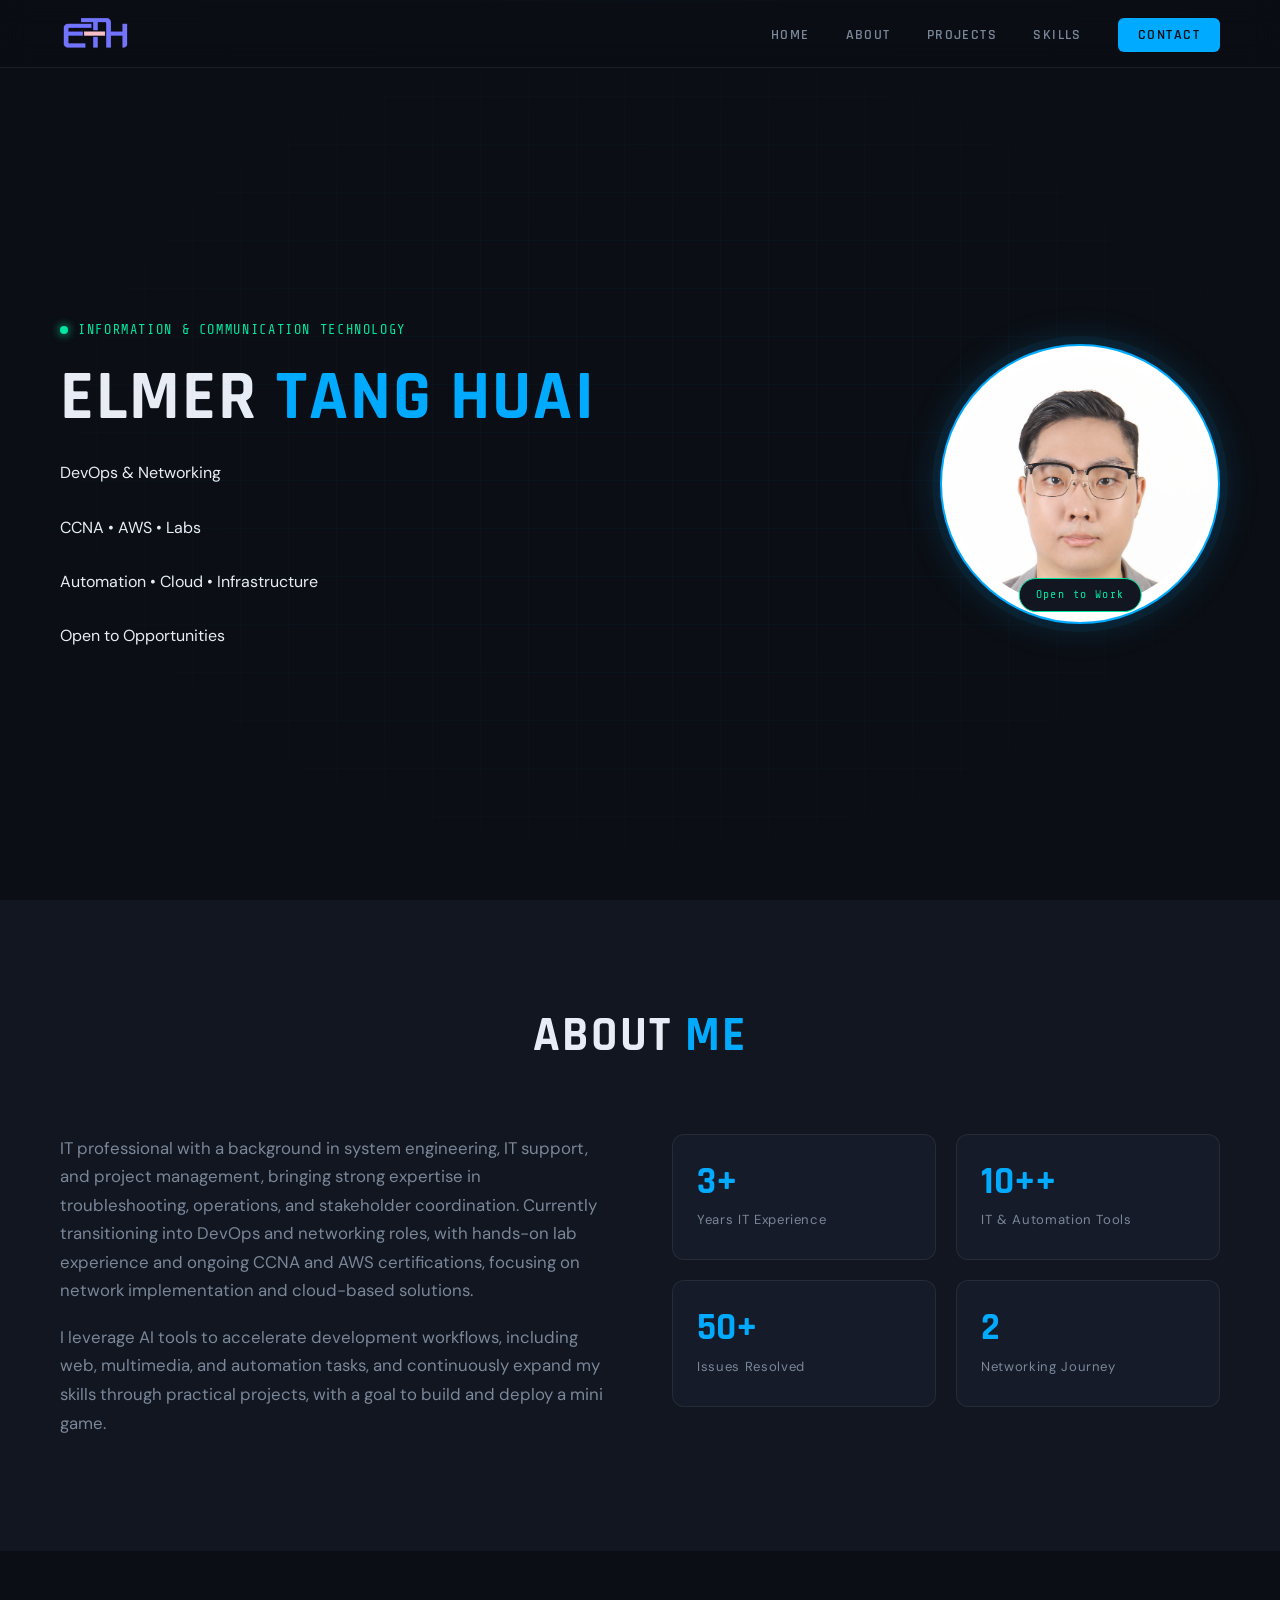
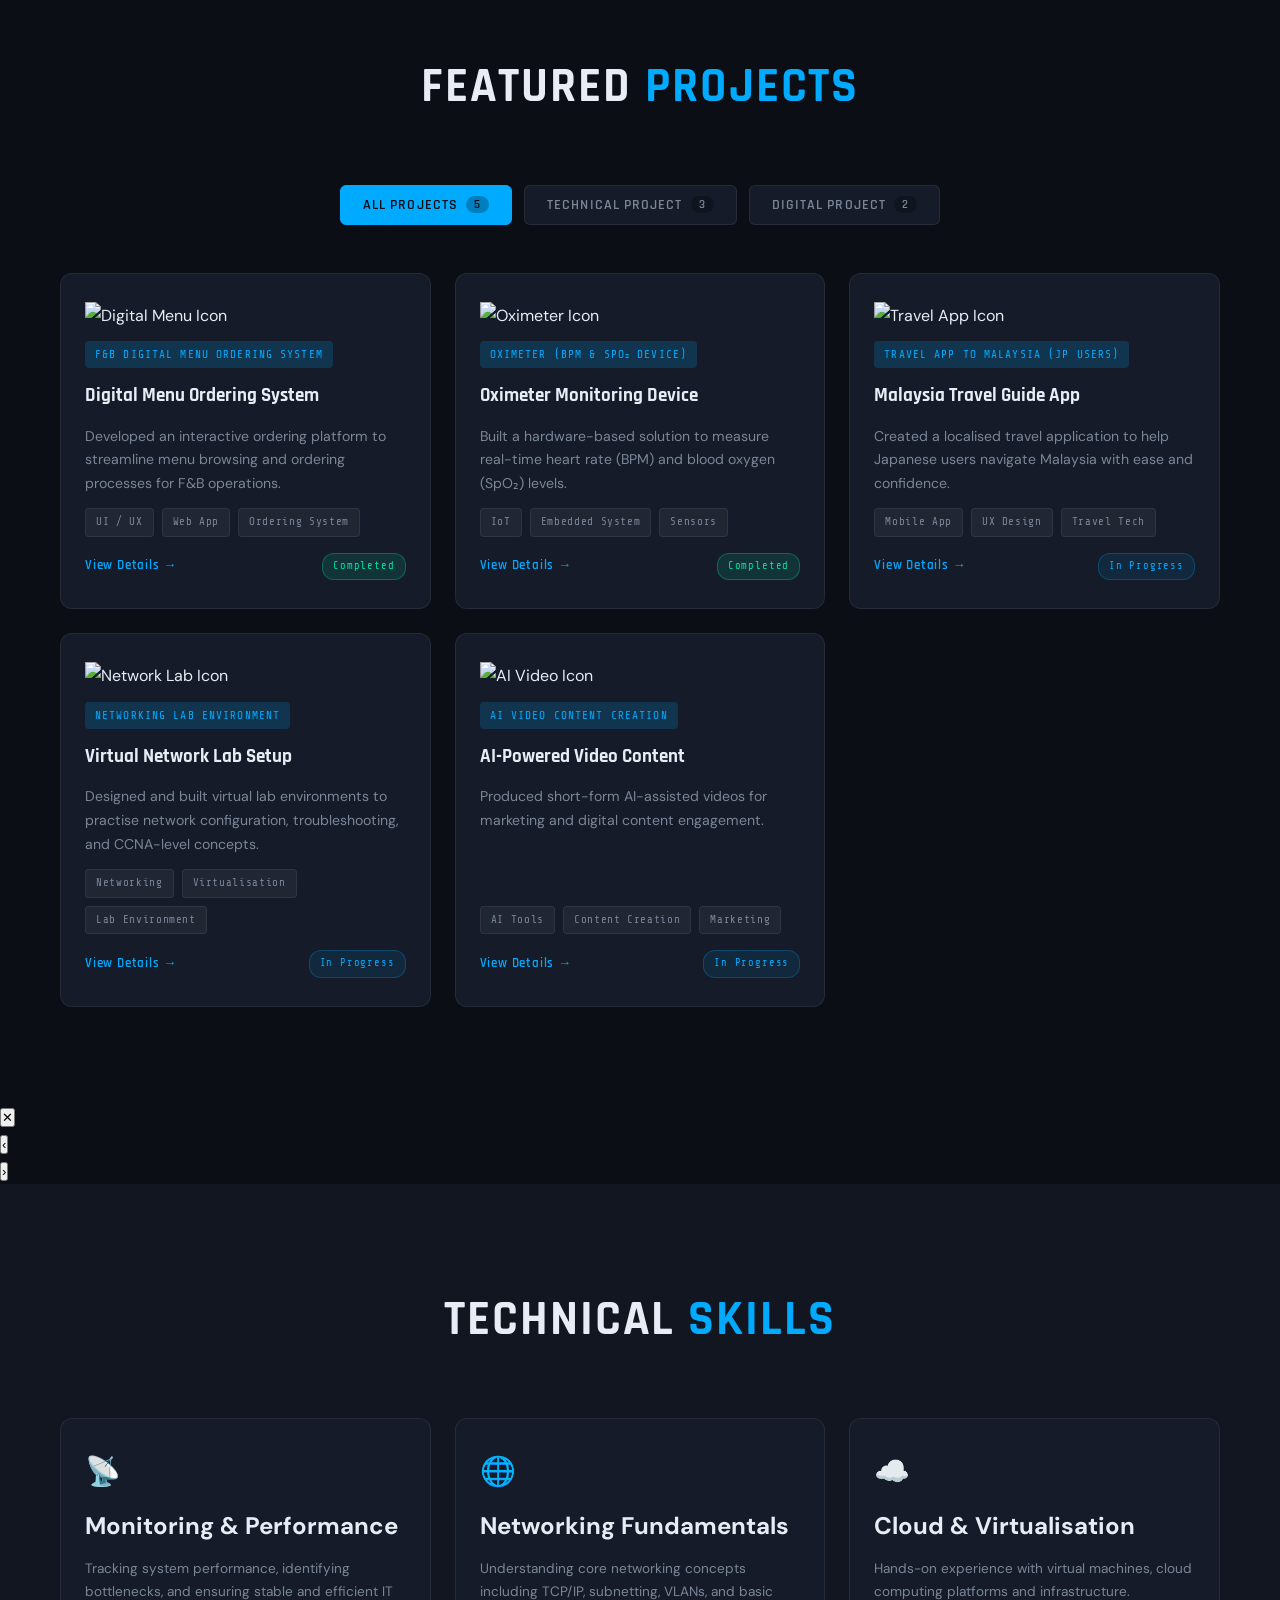
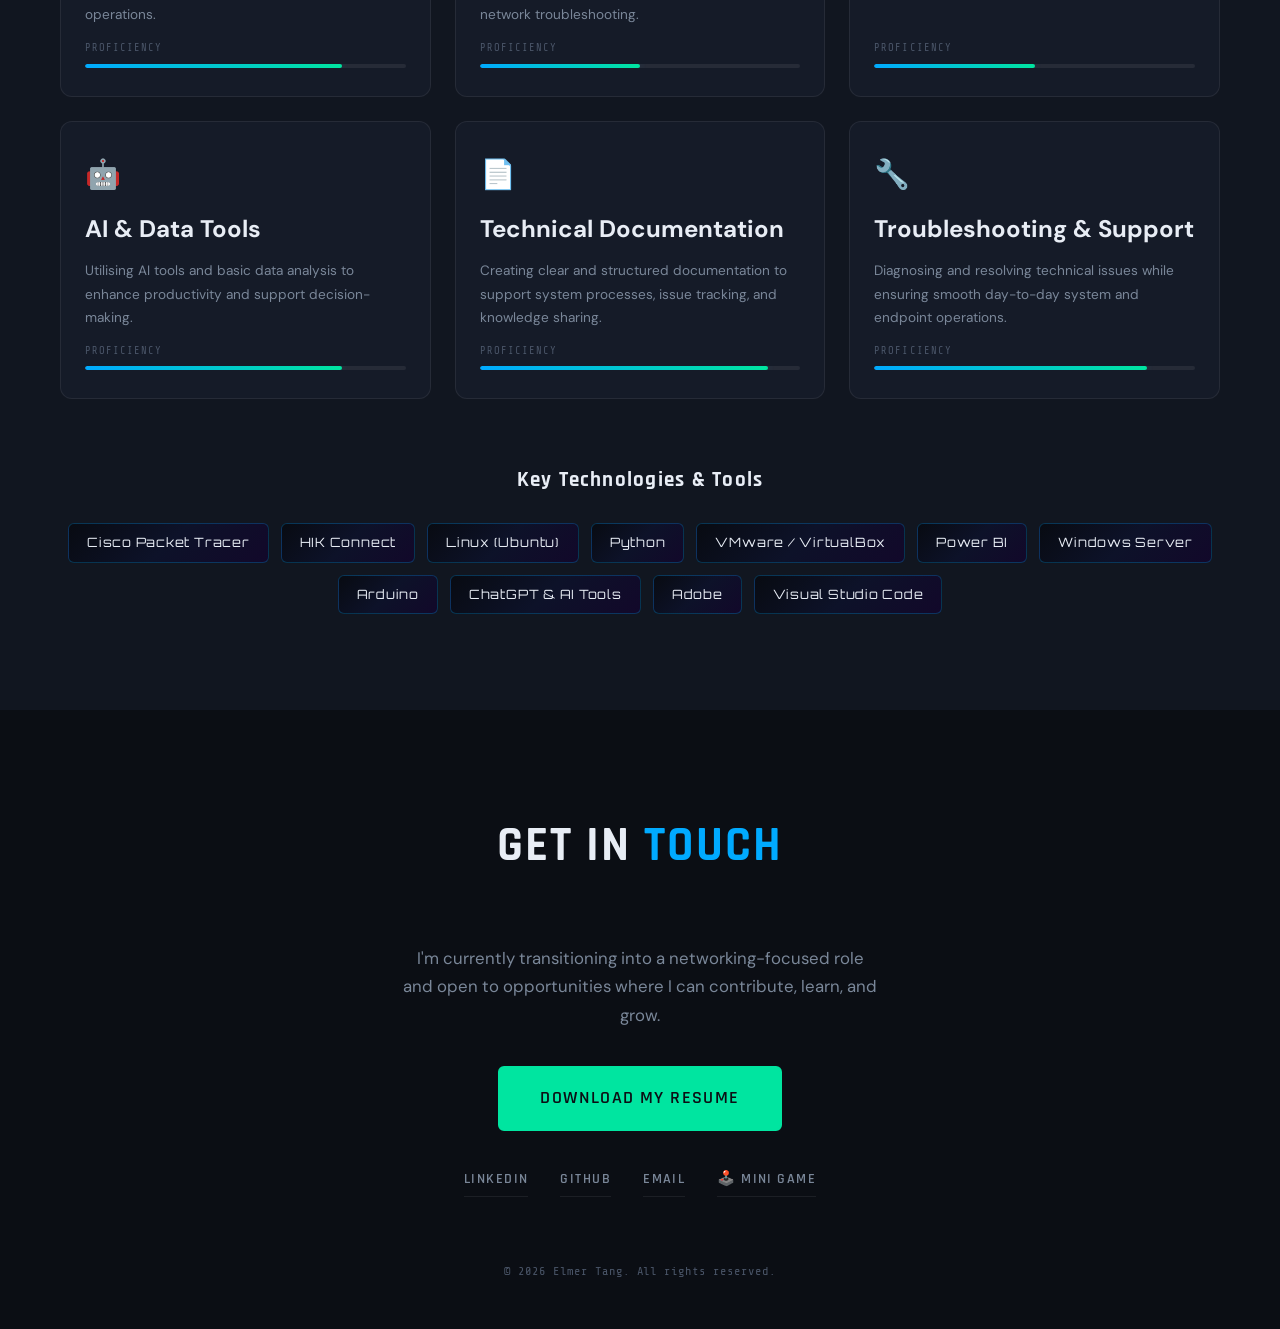
==== commit 4311bbe9: "python updated" ====
--- a/index.html
+++ b/index.html
@@ -307,6 +307,7 @@
                     <span class="tool-chip">Cisco Packet Tracer</span>
                     <span class="tool-chip">HIK Connect</span>
                     <span class="tool-chip">Linux (Ubuntu)</span>
+                    <span class="tool-chip">Python</span>
                     <span class="tool-chip">VMware / VirtualBox</span>
                     <span class="tool-chip">Power BI</span>
                     <span class="tool-chip">Windows Server</span>
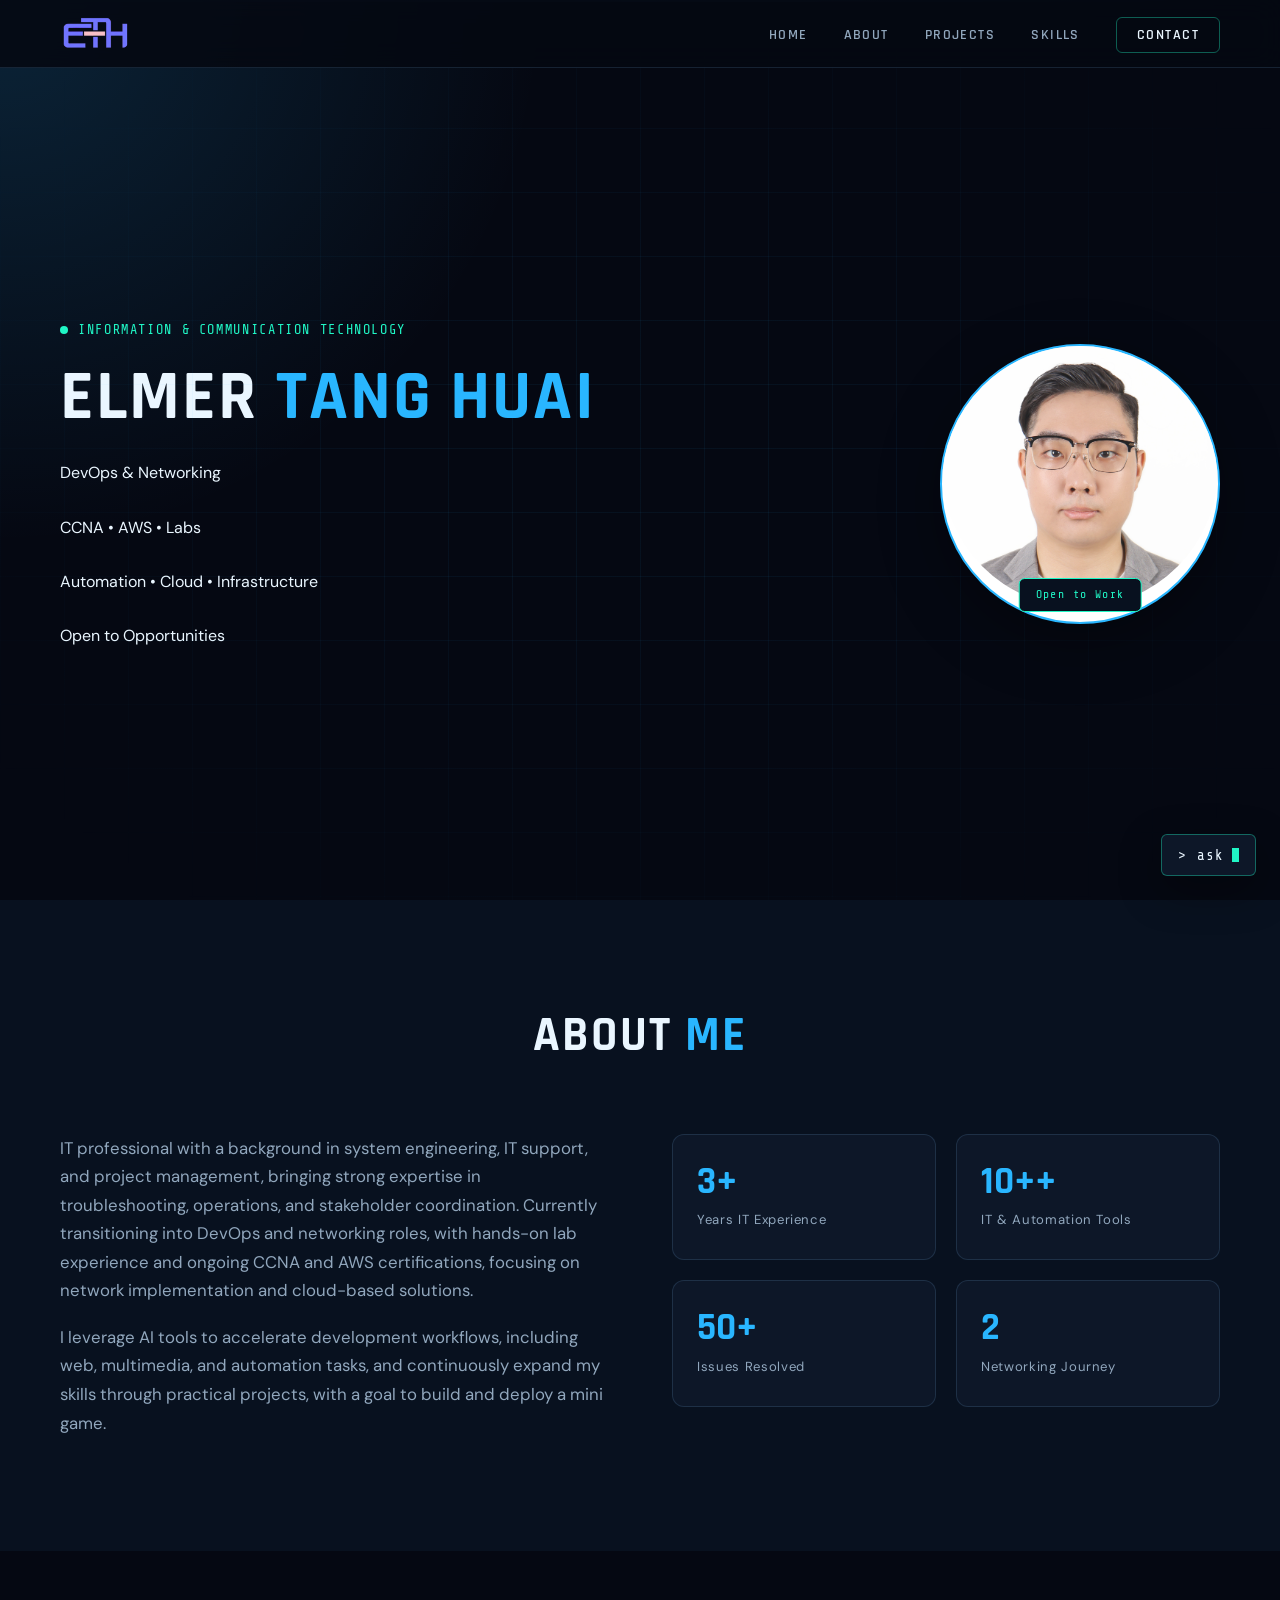
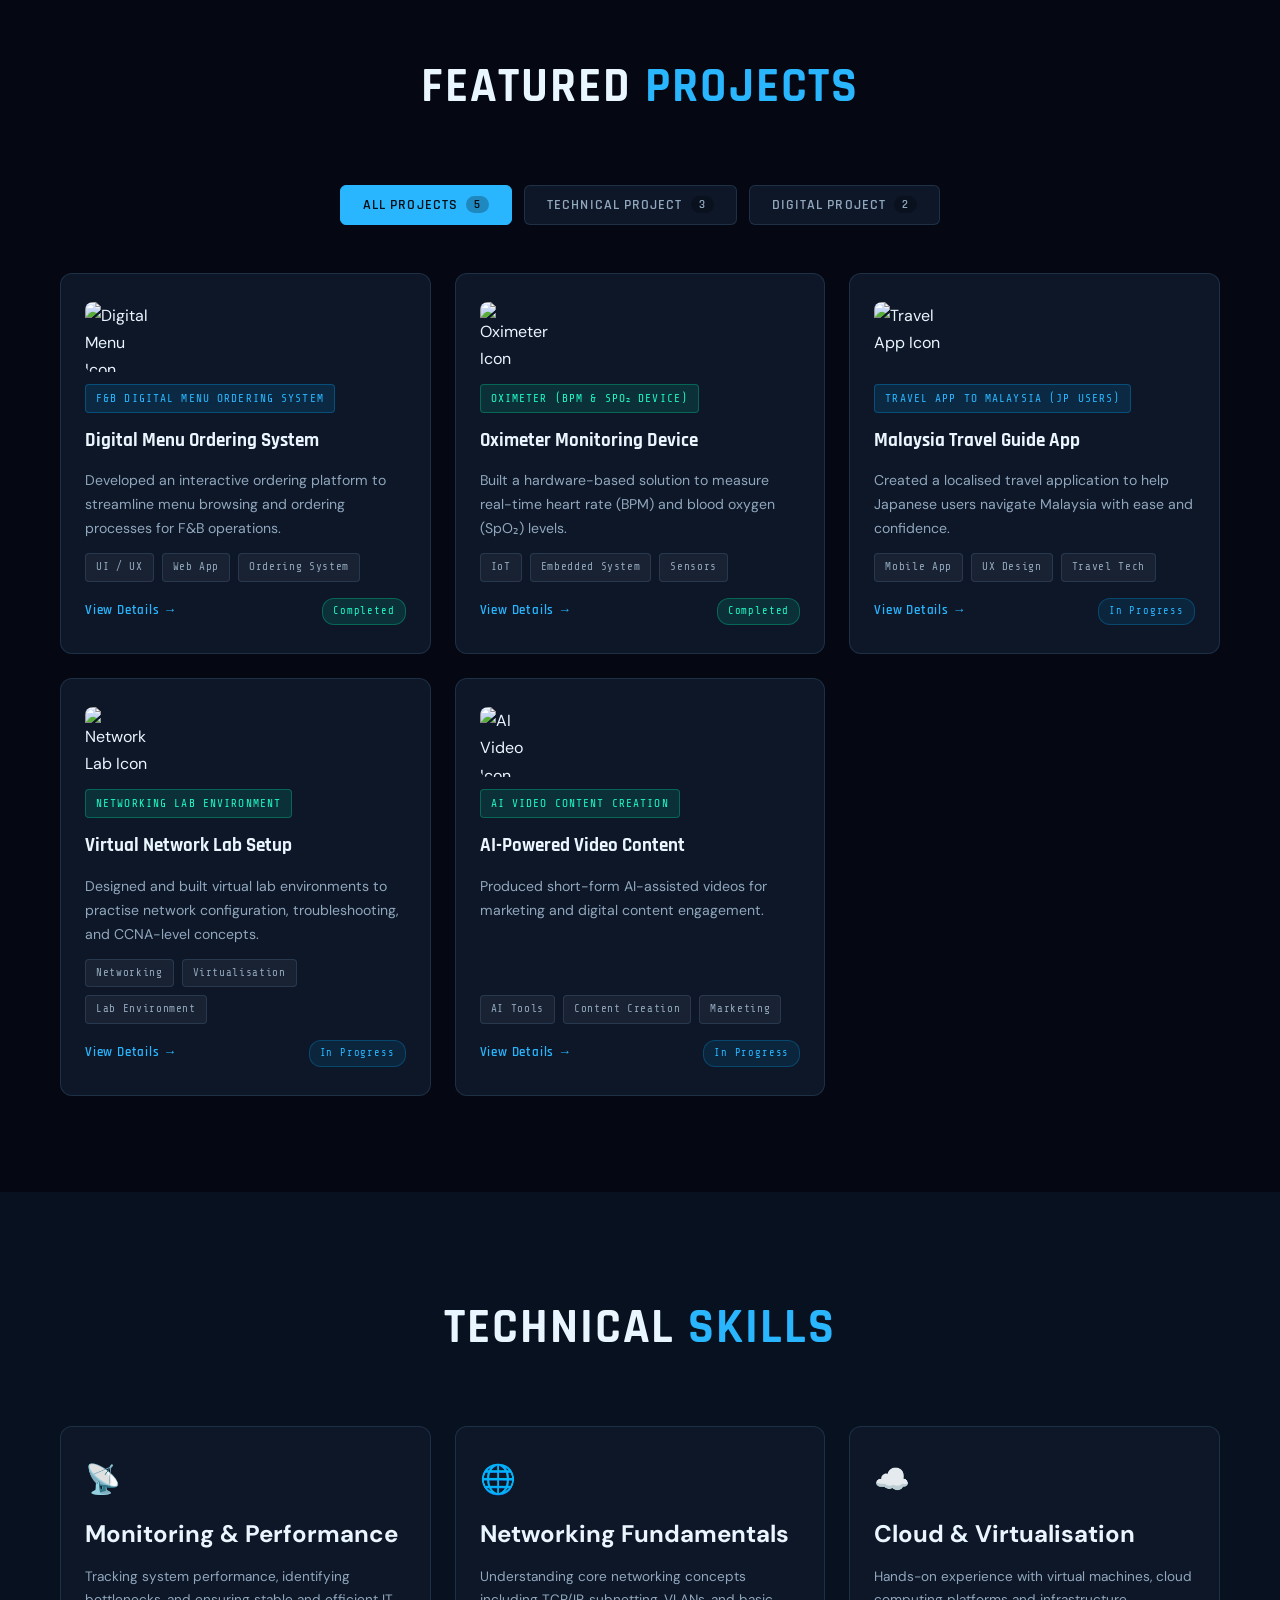
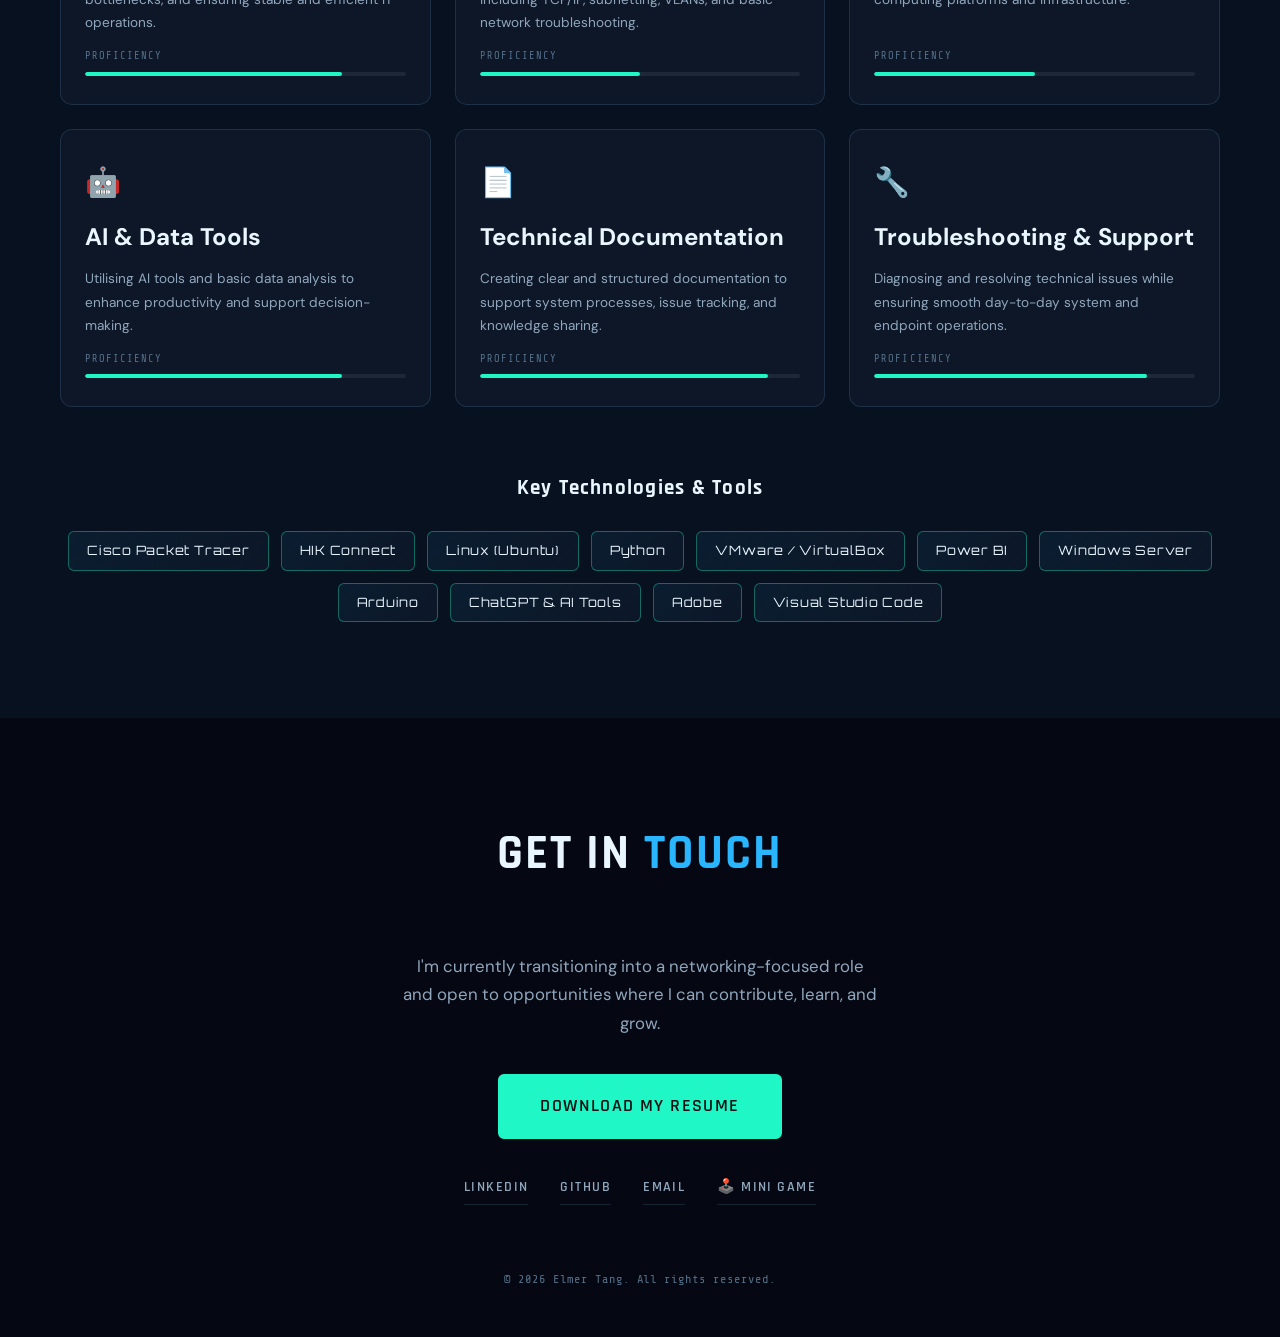
==== commit 25a78513: "Add personal chatbot" ====
--- a/index.html
+++ b/index.html
@@ -54,7 +54,7 @@
             <div class="hero-avatar">
                 <div class="avatar-ring">
                     <div class="avatar-placeholder">
-                        <<img src="profile.jpg" alt="Profile Photo" class="avatar-img" />
+                        <img src="profile.jpg" alt="Profile Photo" class="avatar-img" />
                     </div>
                 </div>
                 <div class="avatar-badge">Open to Work</div>
@@ -339,6 +339,29 @@
         <p class="copyright">© 2026 Elmer Tang. All rights reserved.</p>
     </section>
 
+    <div class="chat-widget" id="chatWidget">
+        <button class="chat-launcher" id="chatLauncher" type="button" aria-label="Ask Elmer">
+            <span>&gt; ask</span><span class="chat-caret" aria-hidden="true"></span>
+        </button>
+
+        <section class="chat-panel" id="chatPanel" role="dialog" aria-label="Ask Elmer chatbot" aria-hidden="true">
+            <div class="chat-header">
+                <span>ask elmer</span>
+                <button class="chat-close" id="chatClose" type="button" aria-label="Close chatbot">×</button>
+            </div>
+            <div class="chat-messages" id="chatMessages" aria-live="polite">
+                <div class="chat-meta">elmer.bot</div>
+                <div class="chat-bubble bot">Hi, ask me about my work, projects, resume, or how to reach me.</div>
+            </div>
+            <form class="chat-form" id="chatForm">
+                <label class="sr-only" for="chatInput">Type your question</label>
+                <span class="chat-prompt" aria-hidden="true">&gt;</span>
+                <input id="chatInput" class="chat-input" name="message" type="text" maxlength="2000" autocomplete="off" placeholder="type your question" />
+                <button class="chat-send" type="submit">send</button>
+            </form>
+        </section>
+    </div>
+
     <script src="main.js"></script>
 </body>
-</html>+</html>
--- a/style.css
+++ b/style.css
@@ -5,19 +5,19 @@
 
 /* ── TOKENS ── */
 :root {
-    --bg-base: #0b0e14;
-    --bg-surface: #111620;
-    --bg-card: #151b28;
-    --bg-card-hover: #1a2235;
-    --accent-blue: #00aaff;
-    --accent-green: #00e5a0;
-    --accent-glow-b: rgba(0, 170, 255, 0.18);
-    --accent-glow-g: rgba(0, 229, 160, 0.15);
-    --text-primary: #e8edf5;
-    --text-muted: #7a8799;
-    --text-dim: #4a5568;
-    --border: rgba(255,255,255,0.07);
-    --border-accent: rgba(0, 170, 255, 0.25);
+    --bg-base: #050812;
+    --bg-surface: #08111f;
+    --bg-card: #0d1728;
+    --bg-card-hover: #12233a;
+    --accent-blue: #29b6ff;
+    --accent-green: #20f7c6;
+    --accent-glow-b: rgba(41, 182, 255, 0.22);
+    --accent-glow-g: rgba(32, 247, 198, 0.18);
+    --text-primary: #eaf6ff;
+    --text-muted: #91a7bd;
+    --text-dim: #557089;
+    --border: rgba(138, 197, 255, 0.14);
+    --border-accent: rgba(32, 247, 198, 0.36);
     --radius-sm: 6px;
     --radius-md: 12px;
     --radius-lg: 20px;
@@ -40,7 +40,7 @@
 }
 
 body {
-    background: var(--bg-base);
+    background: radial-gradient(circle at top left, rgba(41,182,255,0.16), transparent 34rem), radial-gradient(circle at bottom right, rgba(32,247,198,0.08), transparent 30rem), var(--bg-base);
     color: var(--text-primary);
     font-family: var(--font-body);
     font-size: 16px;
@@ -105,14 +105,14 @@
 
 .btn-primary {
     background: var(--accent-green);
-    color: #0b0e14;
+    color: #101214;
     border-color: var(--accent-green);
 }
 
     .btn-primary:hover {
         background: transparent;
         color: var(--accent-green);
-        box-shadow: 0 0 20px var(--accent-glow-g);
+        box-shadow: 0 0 24px var(--accent-glow-g);
     }
 
 .btn-ghost {
@@ -124,7 +124,7 @@
     .btn-ghost:hover {
         background: var(--accent-blue);
         color: #0b0e14;
-        box-shadow: 0 0 20px var(--accent-glow-b);
+        box-shadow: 0 0 24px var(--accent-glow-b);
     }
 
 .btn-lg {
@@ -142,7 +142,7 @@
     right: 0;
     z-index: 100;
     height: var(--nav-h);
-    background: rgba(11, 14, 20, 0.85);
+    background: rgba(5, 8, 18, 0.88);
     backdrop-filter: blur(14px);
     border-bottom: 1px solid var(--border);
     transition: box-shadow 0.3s;
@@ -212,8 +212,9 @@
             }
 
 .nav-cta {
-    background: var(--accent-blue) !important;
-    color: #0b0e14 !important;
+    background: transparent !important;
+    color: var(--text-primary) !important;
+    border: 1px solid var(--border-accent);
     padding: 8px 20px;
     border-radius: var(--radius-sm);
 }
@@ -224,7 +225,7 @@
 
     .nav-cta:hover {
         opacity: 0.85;
-        color: #0b0e14 !important;
+        color: var(--accent-green) !important;
     }
 
 .nav-toggle {
@@ -261,9 +262,9 @@
 .hero-grid-bg {
     position: absolute;
     inset: 0;
-    background-image: linear-gradient(rgba(0,170,255,0.04) 1px, transparent 1px), linear-gradient(90deg, rgba(0,170,255,0.04) 1px, transparent 1px);
-    background-size: 48px 48px;
-    mask-image: radial-gradient(ellipse 80% 80% at 50% 50%, black 30%, transparent 80%);
+    background-image: linear-gradient(rgba(41,182,255,0.06) 1px, transparent 1px), linear-gradient(90deg, rgba(41,182,255,0.06) 1px, transparent 1px);
+    background-size: 64px 64px;
+    mask-image: radial-gradient(ellipse 80% 80% at 50% 50%, black 20%, transparent 78%);
 }
 
 .hero-inner {
@@ -298,8 +299,7 @@
     height: 8px;
     background: var(--accent-green);
     border-radius: 50%;
-    box-shadow: 0 0 10px var(--accent-green);
-    animation: pulse 2s infinite;
+    box-shadow: none;
 }
 
 @keyframes pulse {
@@ -357,7 +357,7 @@
     height: 280px;
     border-radius: 50%;
     border: 2px solid var(--accent-blue);
-    box-shadow: 0 0 0 8px rgba(0,170,255,0.06), 0 0 40px rgba(0,170,255,0.2);
+    box-shadow: 0 18px 60px rgba(0,0,0,0.35);
     display: flex;
     align-items: center;
     justify-content: center;
@@ -397,7 +397,7 @@
     font-size: 0.72rem;
     letter-spacing: 0.12em;
     padding: 6px 16px;
-    border-radius: 20px;
+    border-radius: var(--radius-sm);
     white-space: nowrap;
 }
 
@@ -408,7 +408,6 @@
     height: 2px;
     background: linear-gradient(90deg, transparent, var(--accent-blue), transparent);
     opacity: 0.25;
-    animation: scan 6s linear infinite;
     top: 0;
 }
 
@@ -461,7 +460,7 @@
 
     .stat-card:hover {
         border-color: var(--accent-blue);
-        box-shadow: 0 0 20px var(--accent-glow-b);
+        box-shadow: 0 12px 36px rgba(0,0,0,0.28), 0 0 18px var(--accent-glow-b);
     }
 
 .stat-num {
@@ -530,7 +529,8 @@
     gap: 24px;
 }
 
-.project-card {
+.project-card[data-category="technical"] {
+    border-color: rgba(0, 229, 160, 0.3);
     background: var(--bg-card);
     border: 1px solid var(--border);
     border-radius: var(--radius-md);
@@ -541,20 +541,51 @@
     transition: transform var(--transition), border-color var(--transition), box-shadow var(--transition);
 }
 
-    .project-card:hover {
-        transform: translateY(-6px);
-        border-color: var(--accent-blue);
-        box-shadow: 0 12px 40px rgba(0,0,0,0.3), 0 0 20px var(--accent-glow-b);
-    }
+.project-card[data-category="technical"]:hover {
+    border-color: var(--accent-green);
+    box-shadow: 0 18px 42px rgba(0,0,0,0.28);
+    transform: translateY(-6px);
+}
+
+.project-card[data-category="technical"] .card-tag {
+    background: rgba(0, 229, 160, 0.12);
+    color: var(--accent-green);
+    border: 1px solid rgba(0, 229, 160, 0.3);
+}
+
+.project-card[data-category="digital"] {
+    border-color: rgba(0, 170, 255, 0.3);
+    background: var(--bg-card);
+    border: 1px solid var(--border);
+    border-radius: var(--radius-md);
+    padding: 28px 24px;
+    display: flex;
+    flex-direction: column;
+    gap: 12px;
+    transition: transform var(--transition), border-color var(--transition), box-shadow var(--transition);
+}
+
+.project-card[data-category="digital"]:hover {
+     border-color: var(--accent-blue);
+     box-shadow: 0 18px 42px rgba(0,0,0,0.28);
+     transform: translateY(-6px);
+}
+
+.project-card[data-category="digital"] .card-tag {
+     background: rgba(0, 170, 255, 0.12);
+     color: var(--accent-blue);
+     border: 1px solid rgba(0, 170, 255, 0.3);
+ }
 
     .project-card.hidden {
         display: none;
     }
 
-.card-icon {
-    width: 44px;
-    height: 44px;
-    flex-shrink: 0;
+.card-icon-img {
+    width: 70px;
+    height: 70px;
+    object-fit: cover;
+    border-radius: 8px;
 }
 
 .card-tag {
@@ -640,6 +671,224 @@
 }
 
 /* ════════════════════════════
+   PROJECT MODAL
+════════════════════════════ */
+.modal-overlay {
+    position: fixed;
+    inset: 0;
+    z-index: 200;
+    background: rgba(0, 0, 0, 0.85);
+    backdrop-filter: blur(8px);
+    display: flex;
+    align-items: center;
+    justify-content: center;
+    opacity: 0;
+    pointer-events: none;
+    transition: opacity 0.3s ease;
+}
+
+    .modal-overlay.open {
+        opacity: 1;
+        pointer-events: all;
+    }
+
+.modal {
+    background: var(--bg-card);
+    border: 1px solid var(--border-accent);
+    border-radius: var(--radius-lg);
+    width: min(680px, 92vw);
+    max-height: 88vh;
+    display: flex;
+    flex-direction: column;
+    overflow: hidden;
+    transform: translateY(24px);
+    transition: transform 0.3s ease;
+    box-shadow: 0 24px 80px rgba(0,0,0,0.6), 0 0 40px rgba(0,170,255,0.1);
+}
+
+.modal-overlay.open .modal {
+    transform: translateY(0);
+}
+
+/* close button */
+.modal-close {
+    position: absolute;
+    top: 16px;
+    right: 16px;
+    z-index: 10;
+    background: rgba(0,0,0,0.5);
+    border: 1px solid var(--border);
+    color: var(--text-primary);
+    width: 36px;
+    height: 36px;
+    border-radius: 50%;
+    font-size: 1rem;
+    cursor: pointer;
+    display: flex;
+    align-items: center;
+    justify-content: center;
+    transition: var(--transition);
+}
+
+    .modal-close:hover {
+        background: var(--accent-blue);
+        border-color: var(--accent-blue);
+        color: #0b0e14;
+    }
+
+/* image slider */
+.modal-image-wrap {
+    position: relative;
+    width: 100%;
+    aspect-ratio: 16/9;
+    background: var(--bg-base);
+    flex-shrink: 0;
+    overflow: hidden;
+}
+
+.modal-slides {
+    display: flex;
+    width: 100%;
+    height: 100%;
+    transition: transform 0.4s ease;
+}
+
+.modal-slide {
+    min-width: 100%;
+    height: 100%;
+}
+
+    .modal-slide img {
+        width: 100%;
+        height: 100%;
+        object-fit: contain;
+        object-position: center;
+        display: block;
+        background: #000;
+    }
+
+/* arrows */
+.modal-arrow {
+    position: absolute;
+    top: 50%;
+    transform: translateY(-50%);
+    z-index: 5;
+    background: rgba(0,0,0,0.55);
+    border: 1px solid var(--border);
+    color: var(--text-primary);
+    width: 40px;
+    height: 40px;
+    border-radius: 50%;
+    font-size: 1.6rem;
+    cursor: pointer;
+    display: flex;
+    align-items: center;
+    justify-content: center;
+    transition: var(--transition);
+    line-height: 1;
+}
+
+    .modal-arrow:hover {
+        background: var(--accent-blue);
+        border-color: var(--accent-blue);
+        color: #0b0e14;
+    }
+
+#modalPrev {
+    left: 12px;
+}
+
+#modalNext {
+    right: 12px;
+}
+
+/* dots */
+.modal-dots {
+    position: absolute;
+    bottom: 10px;
+    left: 50%;
+    transform: translateX(-50%);
+    display: flex;
+    gap: 6px;
+}
+
+.modal-dot {
+    width: 7px;
+    height: 7px;
+    border-radius: 50%;
+    background: rgba(255,255,255,0.3);
+    border: none;
+    cursor: pointer;
+    transition: var(--transition);
+}
+
+    .modal-dot.active {
+        background: var(--accent-blue);
+        box-shadow: 0 0 8px var(--accent-blue);
+    }
+
+/* text body */
+.modal-body {
+    padding: 28px 32px 32px;
+    overflow-y: auto;
+    flex: 1;
+    scrollbar-width: thin;
+    scrollbar-color: var(--accent-blue) transparent;
+}
+
+    .modal-body::-webkit-scrollbar {
+        width: 4px;
+    }
+
+    .modal-body::-webkit-scrollbar-thumb {
+        background: var(--accent-blue);
+        border-radius: 2px;
+    }
+
+.modal-title {
+    font-family: var(--font-display);
+    font-size: 1.6rem;
+    font-weight: 700;
+    color: var(--text-primary);
+    margin-bottom: 12px;
+}
+
+.modal-chips {
+    display: flex;
+    flex-wrap: wrap;
+    gap: 8px;
+    margin-bottom: 18px;
+}
+
+.modal-chip {
+    font-family: var(--font-mono);
+    font-size: 0.68rem;
+    letter-spacing: 0.06em;
+    padding: 4px 10px;
+    border-radius: 4px;
+    background: rgba(255,255,255,0.05);
+    border: 1px solid var(--border);
+    color: var(--text-muted);
+}
+
+.modal-desc {
+    font-size: 0.97rem;
+    color: var(--text-muted);
+    line-height: 1.8;
+}
+
+/* mobile */
+@media (max-width: 640px) {
+    .modal-body {
+        padding: 20px;
+    }
+
+    .modal-title {
+        font-size: 1.2rem;
+    }
+}
+
+/* ════════════════════════════
    SKILLS
 ════════════════════════════ */
 .skills {
@@ -667,7 +916,7 @@
     .skill-card:hover {
         border-color: var(--accent-green);
         transform: translateY(-4px);
-        box-shadow: 0 8px 30px rgba(0,0,0,0.25), 0 0 16px var(--accent-glow-g);
+        box-shadow: 0 14px 34px rgba(0,0,0,0.24);
     }
 
 .skill-icon {
@@ -711,9 +960,9 @@
 .bar-fill {
     height: 100%;
     width: var(--pct);
-    background: linear-gradient(90deg, var(--accent-blue), var(--accent-green));
+    background: var(--accent-green);
     border-radius: 2px;
-    box-shadow: 0 0 8px var(--accent-glow-b);
+    box-shadow: 0 0 10px var(--accent-glow-g);
     animation: growBar 1.2s ease forwards;
 }
 
@@ -749,7 +998,7 @@
 }
 
 .tool-chip {
-    background: linear-gradient(135deg, #080b12 0%, #0d1229 50%, #12082a 100%);
+    background: linear-gradient(135deg, rgba(41,182,255,0.08), var(--bg-card));
     border: 1px solid var(--border-accent);
     color: var(--text-primary);
     font-family: 'Orbitron', sans-serif;
@@ -812,6 +1061,204 @@
     font-size: 0.75rem;
     color: var(--text-dim);
     letter-spacing: 0.08em;
+}
+
+/* ════════════════════════════
+   ASK ELMER CHAT
+════════════════════════════ */
+.sr-only {
+    position: absolute;
+    width: 1px;
+    height: 1px;
+    padding: 0;
+    margin: -1px;
+    overflow: hidden;
+    clip: rect(0, 0, 0, 0);
+    white-space: nowrap;
+    border: 0;
+}
+
+.chat-widget {
+    position: fixed;
+    right: 24px;
+    bottom: 24px;
+    z-index: 300;
+    font-family: var(--font-body);
+}
+
+.chat-launcher {
+    display: inline-flex;
+    align-items: center;
+    gap: 8px;
+    border: 1px solid var(--border-accent);
+    border-radius: 6px;
+    background: var(--bg-card);
+    color: var(--text-primary);
+    font-family: var(--font-mono);
+    font-size: 0.9rem;
+    letter-spacing: 0.08em;
+    padding: 12px 16px;
+    cursor: pointer;
+    box-shadow: 0 14px 40px rgba(0,0,0,0.35);
+}
+
+.chat-caret {
+    width: 7px;
+    height: 14px;
+    background: var(--accent-green);
+    animation: caretBlink 1s steps(1) infinite;
+}
+
+@keyframes caretBlink {
+    50% { opacity: 0; }
+}
+
+.chat-panel {
+    position: absolute;
+    right: 0;
+    bottom: 56px;
+    width: min(380px, calc(100vw - 32px));
+    height: min(520px, calc(100vh - 120px));
+    display: none;
+    grid-template-rows: auto 1fr auto;
+    overflow: hidden;
+    background: rgba(8, 17, 31, 0.98);
+    border: 1px solid var(--border-accent);
+    border-radius: 8px;
+    box-shadow: 0 24px 70px rgba(0,0,0,0.5), 0 0 28px var(--accent-glow-b);
+}
+
+.chat-widget.open .chat-panel {
+    display: grid;
+    animation: chatOpen 160ms ease-out;
+}
+
+@keyframes chatOpen {
+    from { opacity: 0; transform: translateY(10px); }
+    to { opacity: 1; transform: translateY(0); }
+}
+
+.chat-header {
+    display: flex;
+    align-items: center;
+    justify-content: space-between;
+    padding: 14px 16px;
+    border-bottom: 1px solid var(--border);
+    color: var(--text-primary);
+    font-family: var(--font-mono);
+    letter-spacing: 0.08em;
+    text-transform: lowercase;
+}
+
+.chat-close {
+    width: 30px;
+    height: 30px;
+    border: 1px solid transparent;
+    background: transparent;
+    color: var(--text-muted);
+    border-radius: 4px;
+    cursor: pointer;
+    font-size: 1.1rem;
+}
+
+.chat-messages {
+    display: flex;
+    flex-direction: column;
+    gap: 10px;
+    overflow-y: auto;
+    padding: 16px;
+}
+
+.chat-meta {
+    color: var(--text-dim);
+    font-family: var(--font-mono);
+    font-size: 0.72rem;
+    letter-spacing: 0.08em;
+}
+
+.chat-bubble {
+    max-width: 88%;
+    border-radius: 6px;
+    padding: 10px 12px;
+    font-size: 0.92rem;
+    line-height: 1.55;
+    white-space: pre-wrap;
+    animation: messageIn 120ms ease-out;
+}
+
+@keyframes messageIn {
+    from { opacity: 0; transform: translateY(6px); }
+    to { opacity: 1; transform: translateY(0); }
+}
+
+.chat-bubble.bot {
+    align-self: flex-start;
+    background: var(--bg-surface);
+    border: 1px solid var(--border);
+    color: var(--text-primary);
+}
+
+.chat-bubble.user {
+    align-self: flex-end;
+    background: rgba(32,247,198,0.13);
+    border: 1px solid rgba(32,247,198,0.22);
+    color: var(--text-primary);
+}
+
+.chat-form {
+    display: flex;
+    align-items: center;
+    gap: 8px;
+    padding: 12px;
+    border-top: 1px solid var(--border);
+    background: var(--bg-surface);
+}
+
+.chat-prompt {
+    color: var(--accent-green);
+    font-family: var(--font-mono);
+}
+
+.chat-input {
+    min-width: 0;
+    flex: 1;
+    border: 0;
+    outline: 0;
+    background: transparent;
+    color: var(--text-primary);
+    caret-color: var(--accent-green);
+    font-family: var(--font-mono);
+    font-size: 0.9rem;
+}
+
+.chat-input::placeholder {
+    color: var(--text-dim);
+}
+
+.chat-send {
+    border: 1px solid var(--border-accent);
+    border-radius: 4px;
+    background: transparent;
+    color: var(--accent-green);
+    font-family: var(--font-mono);
+    padding: 7px 10px;
+    cursor: pointer;
+}
+
+.chat-launcher:focus-visible,
+.chat-close:focus-visible,
+.chat-input:focus-visible,
+.chat-send:focus-visible {
+    outline: 2px solid var(--accent-green);
+    outline-offset: 2px;
+}
+
+@media (prefers-reduced-motion: reduce) {
+    .chat-widget.open .chat-panel,
+    .chat-bubble,
+    .chat-caret {
+        animation: none;
+    }
 }
 
 /* ════════════════════════════
@@ -897,4 +1344,14 @@
         align-items: center;
         gap: 16px;
     }
-}
+
+    .chat-widget {
+        right: 16px;
+        bottom: 16px;
+    }
+
+    .chat-panel {
+        right: -8px;
+        bottom: 56px;
+    }
+}
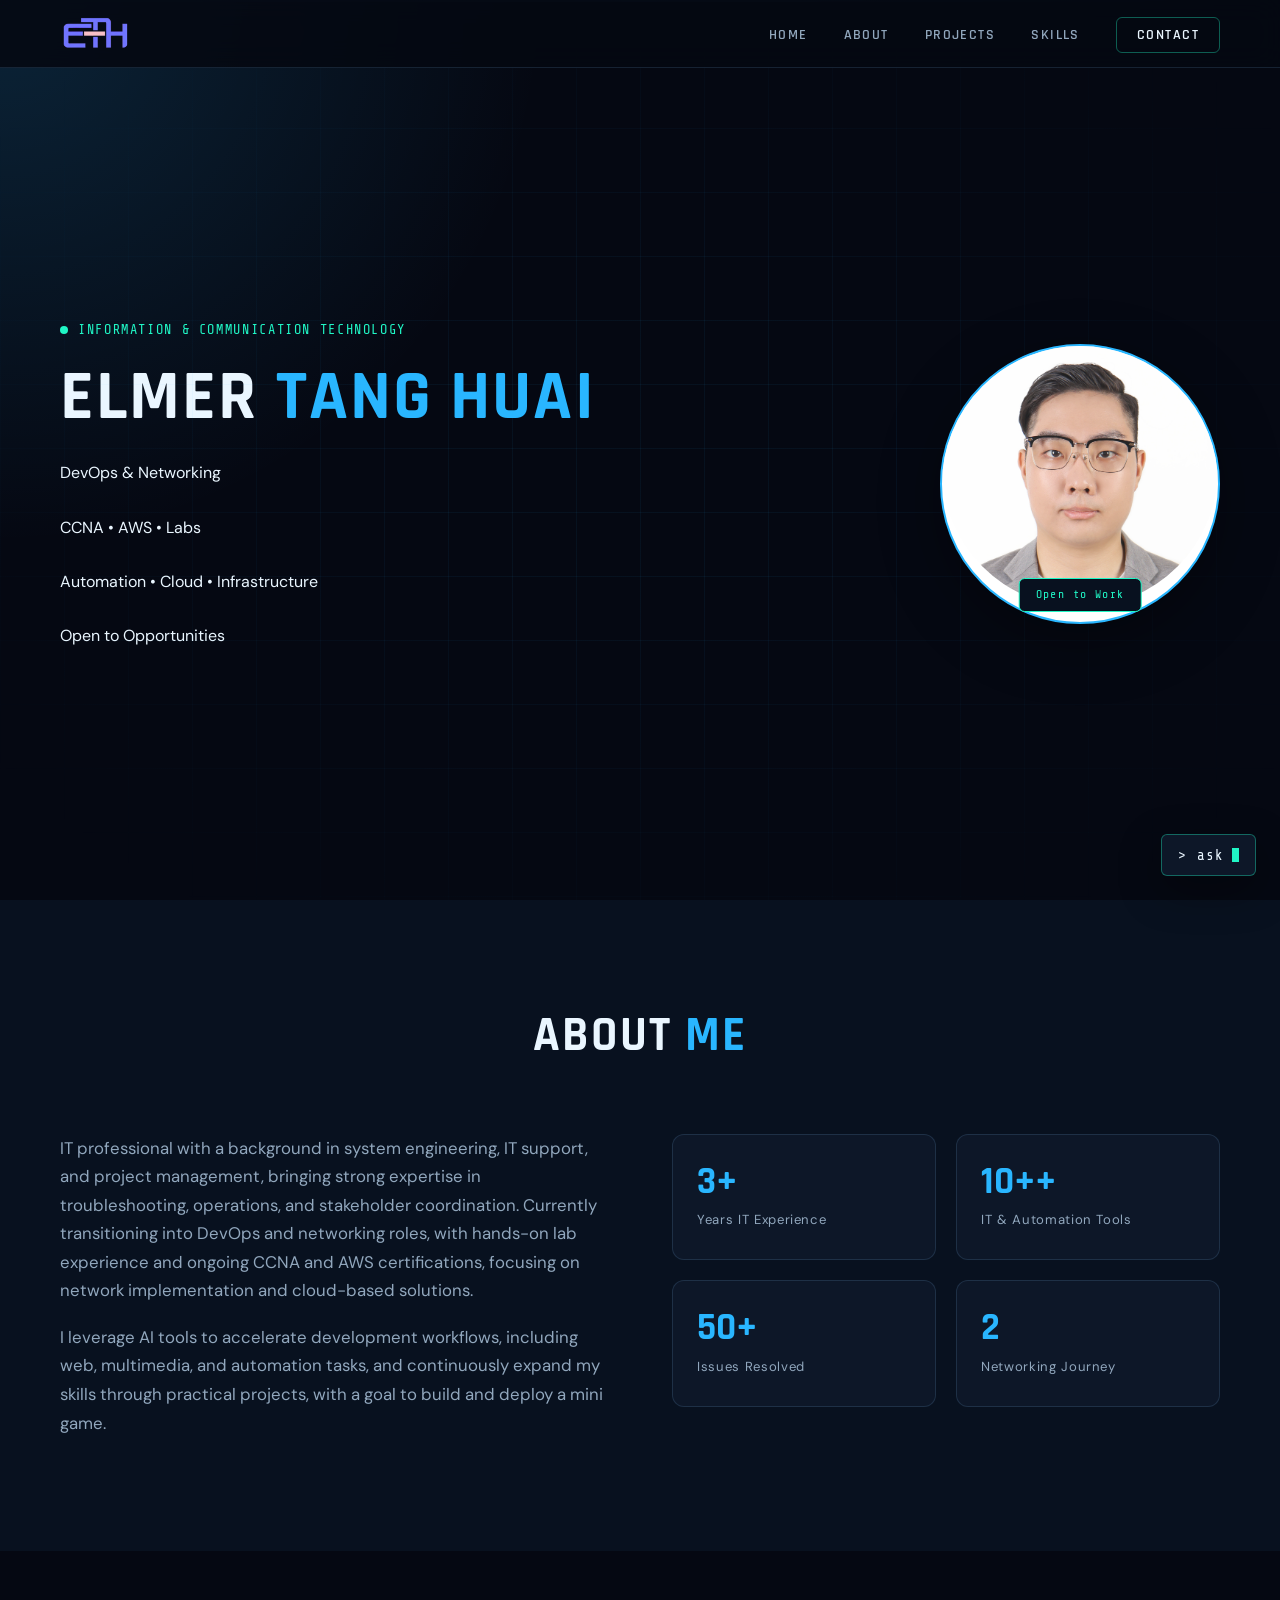
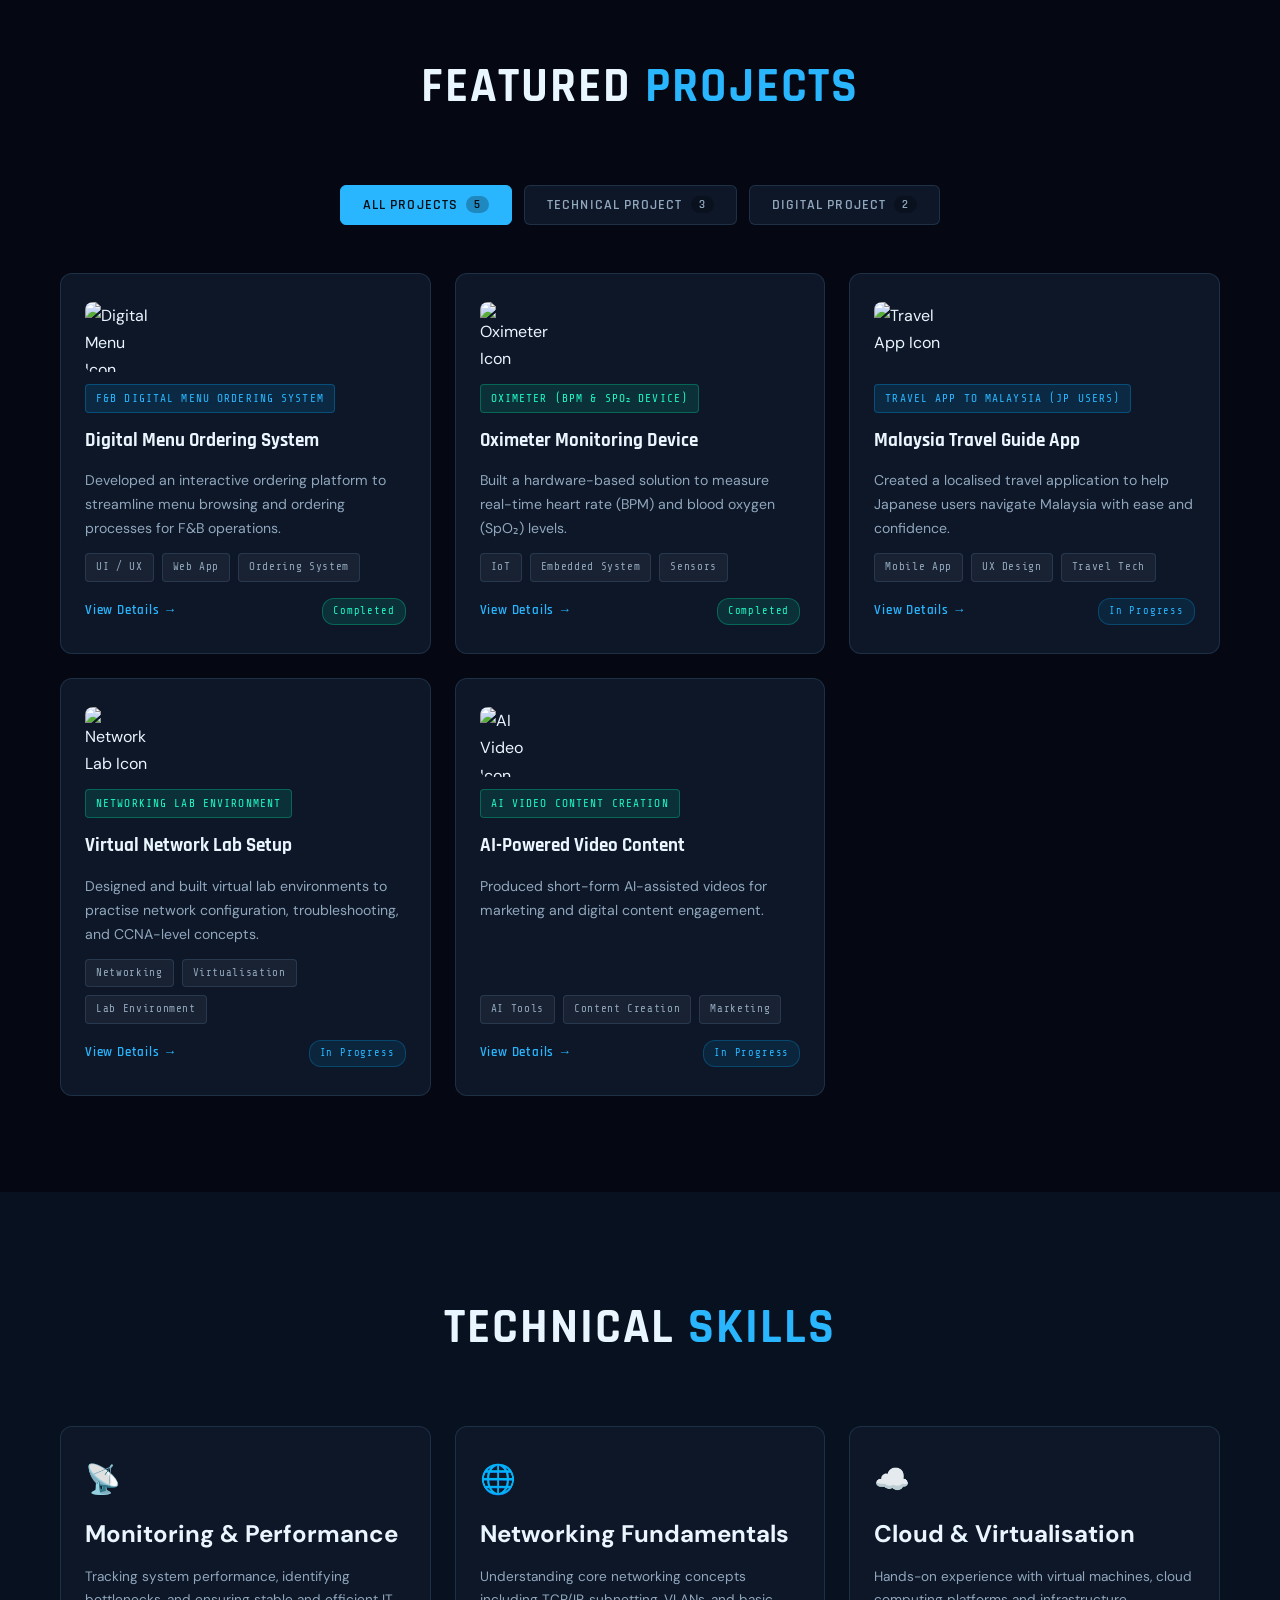
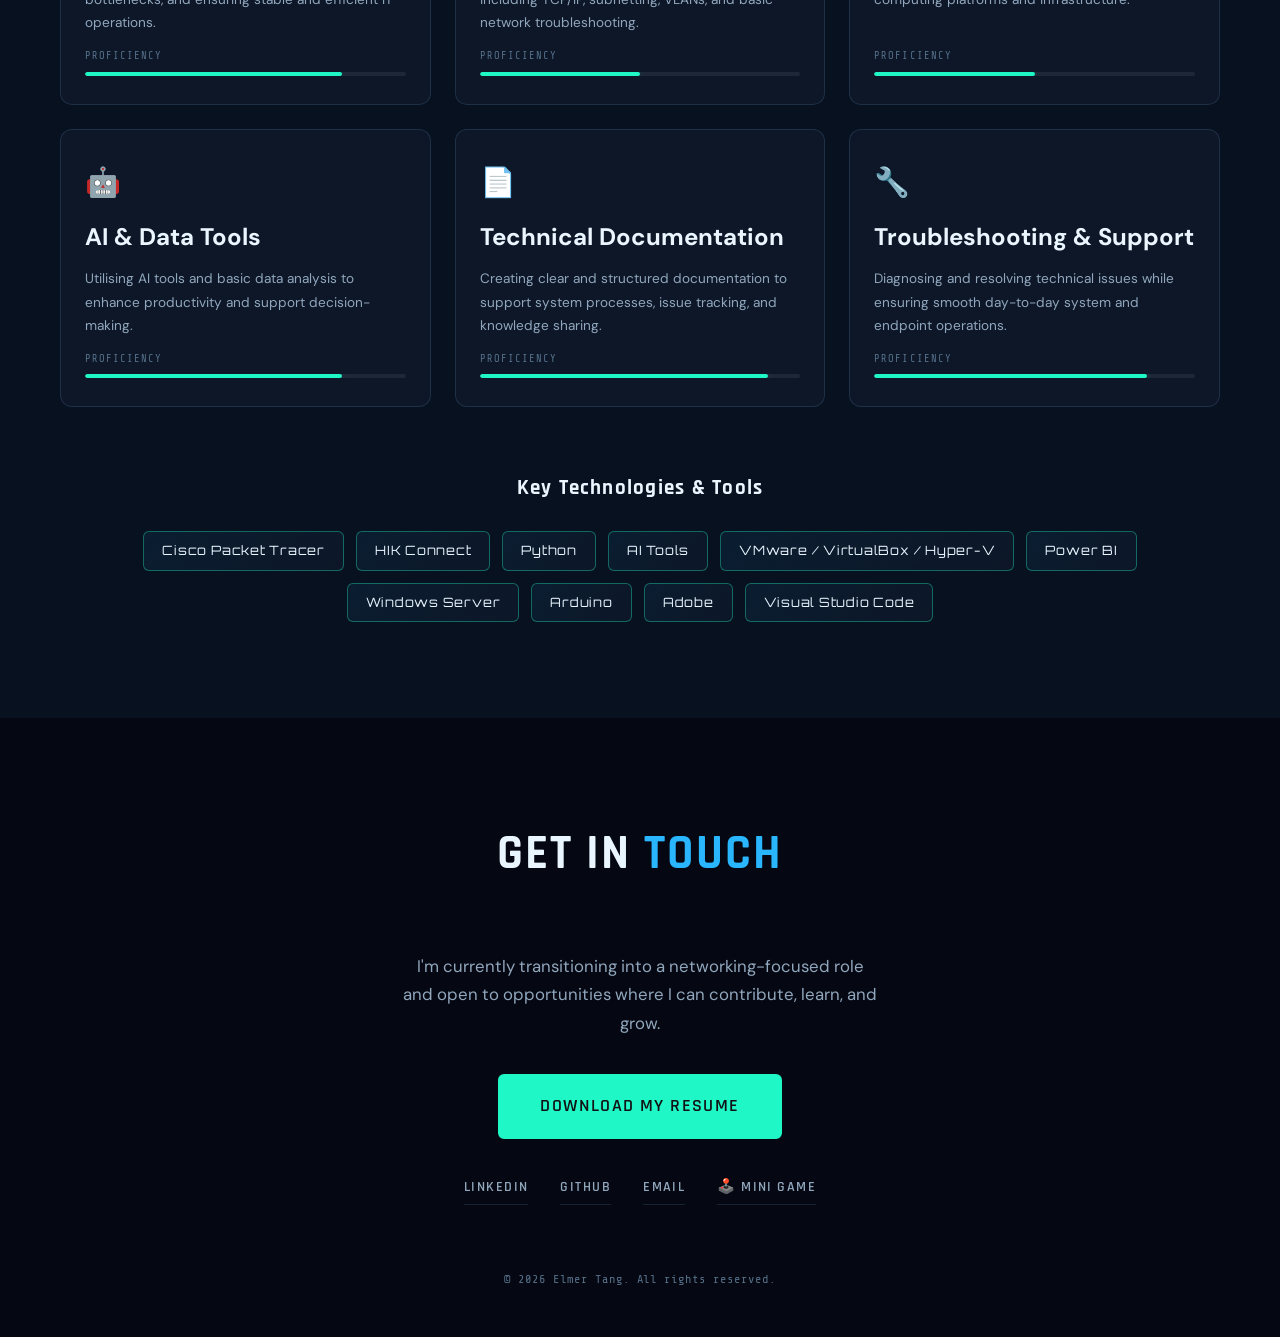
==== commit 3d8762ad: "Update portfolio tools and network lab images" ====
--- a/index.html
+++ b/index.html
@@ -306,13 +306,12 @@
                 <div class="tools-list">
                     <span class="tool-chip">Cisco Packet Tracer</span>
                     <span class="tool-chip">HIK Connect</span>
-                    <span class="tool-chip">Linux (Ubuntu)</span>
                     <span class="tool-chip">Python</span>
-                    <span class="tool-chip">VMware / VirtualBox</span>
+                    <span class="tool-chip">AI Tools</span>
+                    <span class="tool-chip">VMware / VirtualBox / Hyper-V</span>
                     <span class="tool-chip">Power BI</span>
                     <span class="tool-chip">Windows Server</span>
                     <span class="tool-chip">Arduino</span>
-                    <span class="tool-chip">ChatGPT &amp; AI Tools</span>
                     <span class="tool-chip">Adobe</span>
                     <span class="tool-chip">Visual Studio Code</span>
                 </div>
